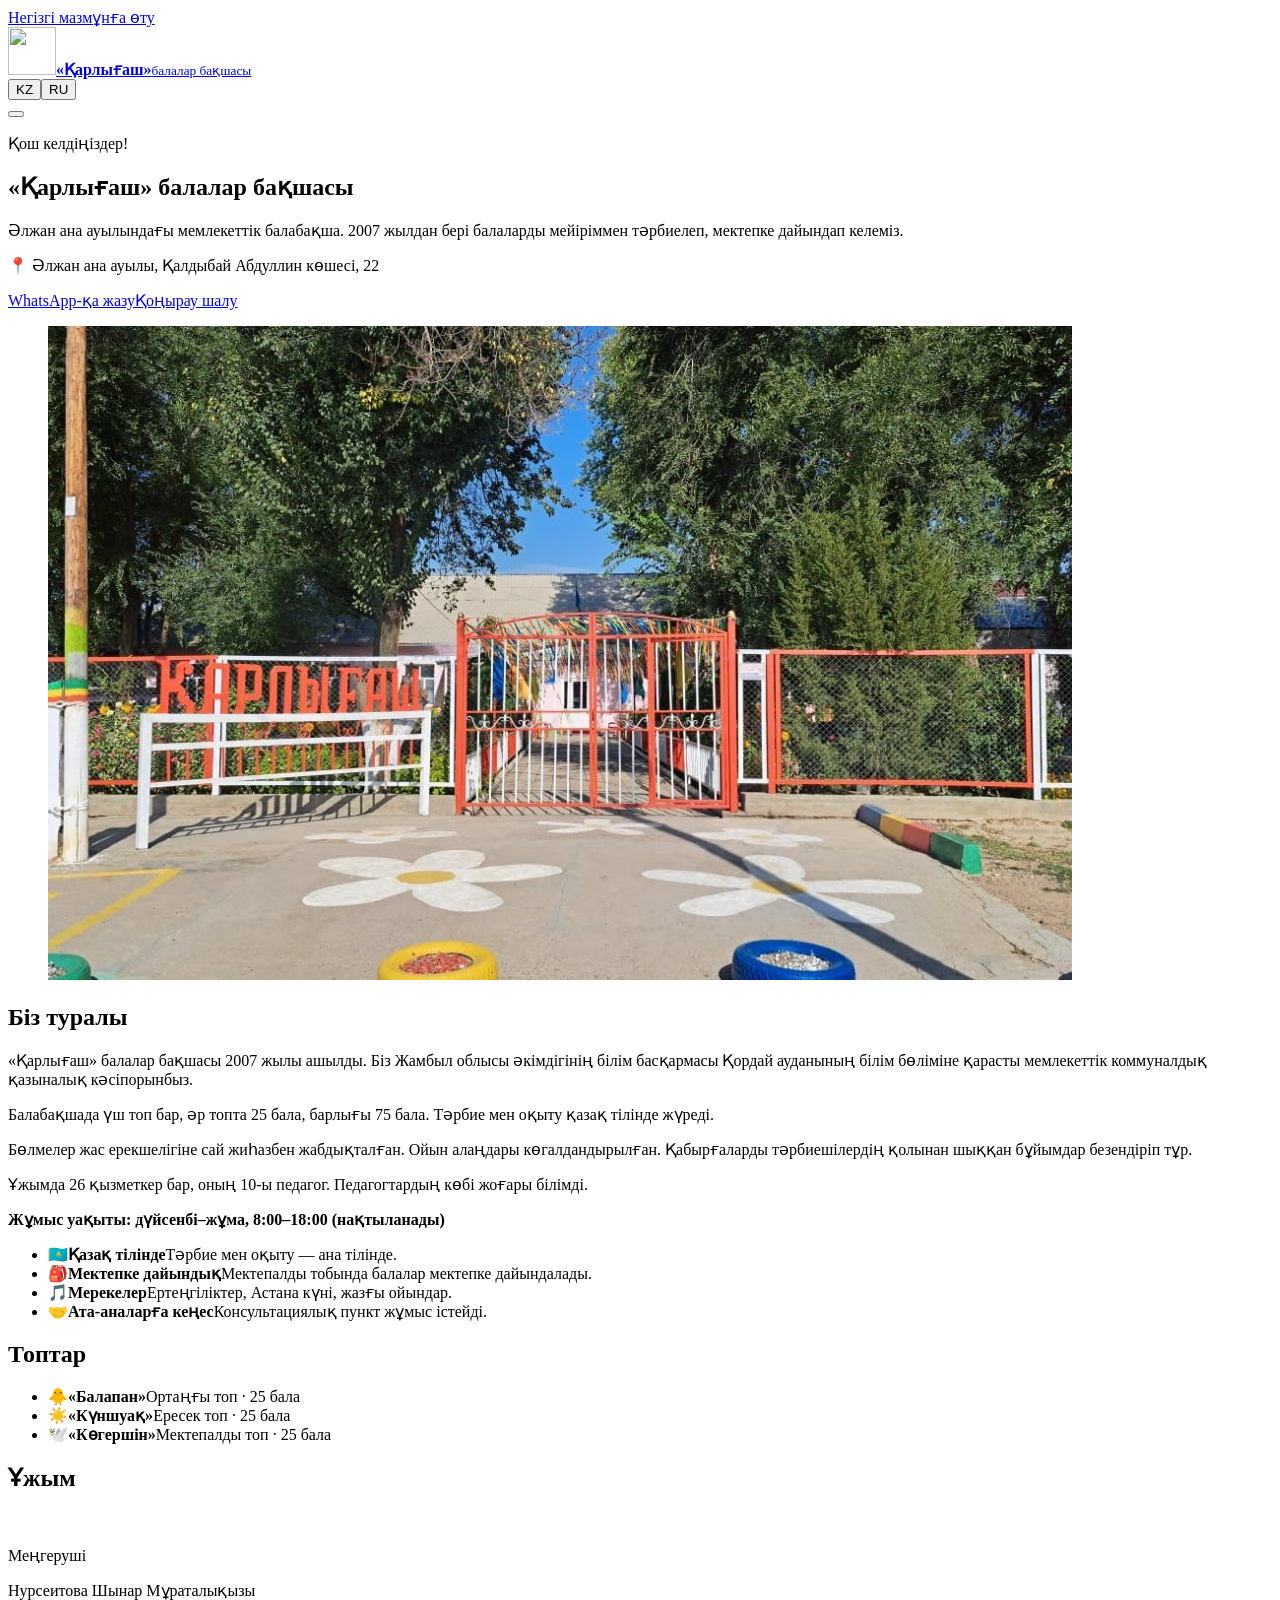
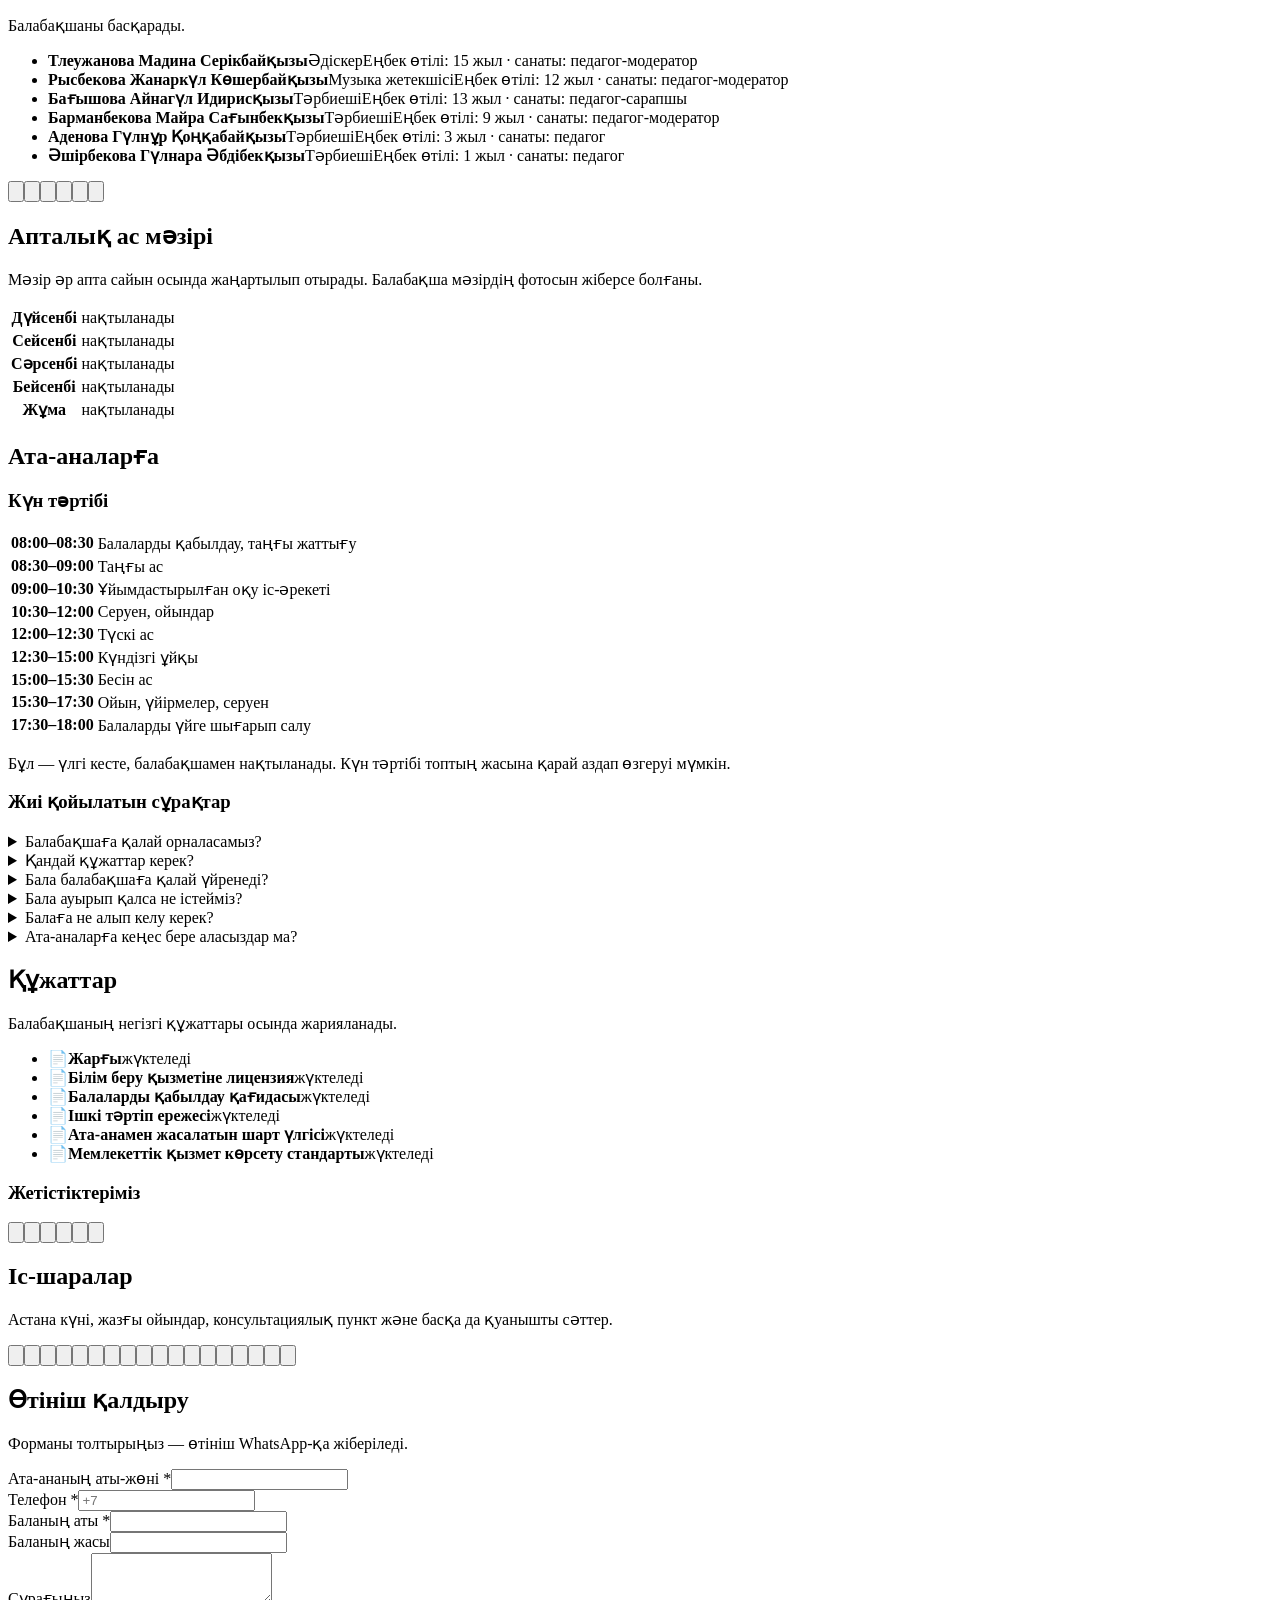
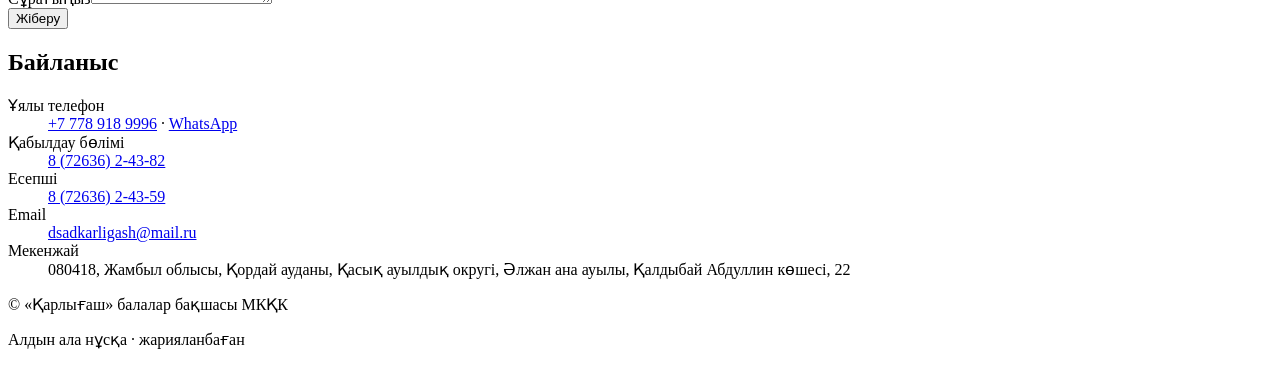
==== index.html @ 1efad69d "Hero: gate photo; old kept as hero-group.jpg" ====
<!DOCTYPE html>
<html lang="kk">
<head>
<meta charset="UTF-8" />
<meta name="viewport" content="width=device-width, initial-scale=1" />
<meta name="robots" content="noindex, nofollow" />
<meta name="description" content="«Қарлығаш» балалар бақшасы — Әлжан ана ауылы, Қордай ауданы. / Детский сад «Карлыгаш», с. Алжан ана, Кордайский район." />
<title>«Қарлығаш» балалар бақшасы</title>
<link rel="stylesheet" href="css/styles.css?v=6" />
<link rel="icon" type="image/png" href="assets/favicon.png?v=6" />
<link rel="apple-touch-icon" href="assets/apple-touch-icon.png?v=6" />
<meta property="og:title" content="«Қарлығаш» балалар бақшасы" />
<meta property="og:image" content="https://sadiksites.github.io/qarlygash-preview/assets/og.jpg?v=6" />
<meta property="og:type" content="website" />
<script type="application/ld+json">{"@context": "https://schema.org", "@type": "Preschool", "name": "«Қарлығаш» балалар бақшасы", "telephone": "+77789189996", "email": "dsadkarligash@mail.ru", "address": {"@type": "PostalAddress", "streetAddress": "Қалдыбай Абдуллин көшесі, 22", "addressLocality": "Әлжан ана ауылы", "addressRegion": "Жамбыл облысы, Қордай ауданы", "postalCode": "080418", "addressCountry": "KZ"}}</script>
</head>
<body>
<a class="skip-link" href="#main" data-i18n="skip">Негізгі мазмұнға өту</a>
<header class="site-header" id="top">
<div class="rainbow-bar" aria-hidden="true"></div>
<div class="container header-inner">
<a class="logo" href="#top"><img class="logo-img" src="assets/logo.png?v=6" alt="" width="48" height="48" /><span class="logo-text"><strong data-i18n="brand">«Қарлығаш»</strong><small data-i18n="brandSub">балалар бақшасы</small></span></a>
<nav class="nav" id="nav" aria-label="Main"></nav>
<div class="header-actions">
<div class="lang-switch" role="group" aria-label="Language"><button type="button" class="lang-btn is-active" data-lang="kk" aria-pressed="true">KZ</button><button type="button" class="lang-btn" data-lang="ru" aria-pressed="false">RU</button></div>
<button type="button" class="nav-toggle" id="navToggle" aria-expanded="false" aria-controls="nav"><span></span><span></span><span></span></button>
</div></div></header>
<main id="main">
<section class="hero" id="hero"><div class="hero-bg" aria-hidden="true"><span class="dot d1"></span><span class="dot d2"></span><span class="dot d3"></span><span class="dot d4"></span><span class="dot d5"></span><span class="dot d6"></span></div>
<div class="container hero-inner">
<p class="eyebrow" data-i18n="heroEyebrow">Қош келдіңіздер!</p>
<h1 data-i18n="heroTitle">«Қарлығаш» балалар бақшасы</h1>
<p class="lead" data-i18n="heroLead">Әлжан ана ауылындағы мемлекеттік балабақша. 2007 жылдан бері балаларды мейіріммен тәрбиелеп, мектепке дайындап келеміз.</p>
<p class="hero-location" data-i18n="heroLocation">📍 Әлжан ана ауылы, Қалдыбай Абдуллин көшесі, 22</p>
<div class="hero-cta"><a class="btn btn-primary" href="https://wa.me/77789189996?text=%D0%A1%D3%99%D0%BB%D0%B5%D0%BC%D0%B5%D1%82%D1%81%D1%96%D0%B7%20%D0%B1%D0%B5%21%20%D0%91%D0%B0%D0%BB%D0%B0%D0%B1%D0%B0%D2%9B%D1%88%D0%B0%20%D0%B1%D0%BE%D0%B9%D1%8B%D0%BD%D1%88%D0%B0" target="_blank" rel="noopener" data-i18n="ctaWa">WhatsApp-қа жазу</a><a class="btn btn-ghost" href="tel:+77789189996" data-i18n="ctaCall">Қоңырау шалу</a></div>
<figure class="hero-photo"><img src="assets/gate.jpg" alt="" data-i18n-alt="heroAlt" width="1024" height="654" fetchpriority="high" /></figure>
</div></section>

<section class="section" id="about"><div class="container narrow">
<h2 data-i18n="aboutTitle">Біз туралы</h2>
<p data-i18n="aboutP1">«Қарлығаш» балалар бақшасы 2007 жылы ашылды. Біз Жамбыл облысы әкімдігінің білім басқармасы Қордай ауданының білім бөліміне қарасты мемлекеттік коммуналдық қазыналық кәсіпорынбыз.</p>
<p data-i18n="aboutP2">Балабақшада үш топ бар, әр топта 25 бала, барлығы 75 бала. Тәрбие мен оқыту қазақ тілінде жүреді.</p>
<p data-i18n="aboutP3">Бөлмелер жас ерекшелігіне сай жиһазбен жабдықталған. Ойын алаңдары көгалдандырылған. Қабырғаларды тәрбиешілердің қолынан шыққан бұйымдар безендіріп тұр.</p>
<p data-i18n="aboutP4">Ұжымда 26 қызметкер бар, оның 10-ы педагог. Педагогтардың көбі жоғары білімді.</p>
<p class="hours-line"><strong data-i18n="hoursLine">Жұмыс уақыты: дүйсенбі–жұма, 8:00–18:00 (нақтыланады)</strong></p>
<ul class="soft-cards soft-cards-wide" role="list">
<li><span class="icon">🇰🇿</span><strong data-i18n="f1t">Қазақ тілінде</strong><span data-i18n="f1">Тәрбие мен оқыту — ана тілінде.</span></li>
<li><span class="icon">🎒</span><strong data-i18n="f2t">Мектепке дайындық</strong><span data-i18n="f2">Мектепалды тобында балалар мектепке дайындалады.</span></li>
<li><span class="icon">🎵</span><strong data-i18n="f3t">Мерекелер</strong><span data-i18n="f3">Ертеңгіліктер, Астана күні, жазғы ойындар.</span></li>
<li><span class="icon">🤝</span><strong data-i18n="f4t">Ата-аналарға кеңес</strong><span data-i18n="f4">Консультациялық пункт жұмыс істейді.</span></li>
</ul></div></section>

<section class="section section-alt" id="groups"><div class="container narrow">
<h2 data-i18n="groupsTitle">Топтар</h2>
<ul class="soft-cards" role="list">
<li><span class="icon">🐥</span><strong data-i18n="g1t">«Балапан»</strong><span data-i18n="g1">Ортаңғы топ · 25 бала</span></li>
<li><span class="icon">☀️</span><strong data-i18n="g2t">«Күншуақ»</strong><span data-i18n="g2">Ересек топ · 25 бала</span></li>
<li><span class="icon">🕊️</span><strong data-i18n="g3t">«Көгершін»</strong><span data-i18n="g3">Мектепалды топ · 25 бала</span></li>
</ul></div></section>

<section class="section" id="team"><div class="container narrow">
<h2 data-i18n="teamTitle">Ұжым</h2>
<div class="head-card"><img src="assets/team/head.jpg?v=6" alt="" data-i18n-alt="headAlt" loading="lazy"><div><p class="eyebrow" data-i18n="headRole">Меңгеруші</p><p class="head-name" data-i18n="headName">Нурсеитова Шынар Мұраталықызы</p><p data-i18n="headNote">Балабақшаны басқарады.</p></div></div>
<ul class="soft-cards team-list" role="list"><li><img class="tm-photo" src="assets/team/metodist.jpg?v=6" alt="" loading="lazy"><strong data-i18n="tm0n">Тлеужанова Мадина Серікбайқызы</strong><span data-i18n="tm0r">Әдіскер</span><span data-i18n="tm0e">Еңбек өтілі: 15 жыл · санаты: педагог-модератор</span></li><li><strong data-i18n="tm1n">Рысбекова Жанаркүл Көшербайқызы</strong><span data-i18n="tm1r">Музыка жетекшісі</span><span data-i18n="tm1e">Еңбек өтілі: 12 жыл · санаты: педагог-модератор</span></li><li><strong data-i18n="tm2n">Бағышова Айнагүл Идирисқызы</strong><span data-i18n="tm2r">Тәрбиеші</span><span data-i18n="tm2e">Еңбек өтілі: 13 жыл · санаты: педагог-сарапшы</span></li><li><strong data-i18n="tm3n">Барманбекова Майра Сағынбекқызы</strong><span data-i18n="tm3r">Тәрбиеші</span><span data-i18n="tm3e">Еңбек өтілі: 9 жыл · санаты: педагог-модератор</span></li><li><strong data-i18n="tm4n">Аденова Гүлнұр Қоңқабайқызы</strong><span data-i18n="tm4r">Тәрбиеші</span><span data-i18n="tm4e">Еңбек өтілі: 3 жыл · санаты: педагог</span></li><li><strong data-i18n="tm5n">Әшірбекова Гүлнара Әбдібекқызы</strong><span data-i18n="tm5r">Тәрбиеші</span><span data-i18n="tm5e">Еңбек өтілі: 1 жыл · санаты: педагог</span></li></ul>
<div class="gallery" data-gallery="team"><button type="button" class="gallery-item portrait" data-full="assets/team/t1.jpg"><img src="assets/team/t1.jpg" loading="lazy" alt="" data-i18n-alt="teamAlt"></button><button type="button" class="gallery-item portrait" data-full="assets/team/t2.jpg"><img src="assets/team/t2.jpg" loading="lazy" alt="" data-i18n-alt="teamAlt"></button><button type="button" class="gallery-item portrait" data-full="assets/team/t3.jpg"><img src="assets/team/t3.jpg" loading="lazy" alt="" data-i18n-alt="teamAlt"></button><button type="button" class="gallery-item portrait" data-full="assets/team/t4.jpg"><img src="assets/team/t4.jpg" loading="lazy" alt="" data-i18n-alt="teamAlt"></button><button type="button" class="gallery-item portrait" data-full="assets/team/t5.jpg"><img src="assets/team/t5.jpg" loading="lazy" alt="" data-i18n-alt="teamAlt"></button><button type="button" class="gallery-item portrait" data-full="assets/team/t6.jpg"><img src="assets/team/t6.jpg" loading="lazy" alt="" data-i18n-alt="teamAlt"></button></div>
</div></section>

<section class="section section-alt" id="menu"><div class="container narrow">
<h2 data-i18n="menuTitle">Апталық ас мәзірі</h2>
<p class="note" data-i18n="menuNote">Мәзір әр апта сайын осында жаңартылып отырады. Балабақша мәзірдің фотосын жіберсе болғаны.</p>
<table class="info-table"><tbody><tr><th data-i18n="d0">Дүйсенбі</th><td class="placeholder" data-i18n="d0m">нақтыланады</td></tr><tr><th data-i18n="d1">Сейсенбі</th><td class="placeholder" data-i18n="d1m">нақтыланады</td></tr><tr><th data-i18n="d2">Сәрсенбі</th><td class="placeholder" data-i18n="d2m">нақтыланады</td></tr><tr><th data-i18n="d3">Бейсенбі</th><td class="placeholder" data-i18n="d3m">нақтыланады</td></tr><tr><th data-i18n="d4">Жұма</th><td class="placeholder" data-i18n="d4m">нақтыланады</td></tr></tbody></table>
</div></section>

<section class="section" id="parents"><div class="container narrow">
<h2 data-i18n="parentsTitle">Ата-аналарға</h2>
<h3 data-i18n="schedTitle">Күн тәртібі</h3>
<table class="info-table"><tbody><tr><th>08:00–08:30</th><td data-i18n="s0">Балаларды қабылдау, таңғы жаттығу</td></tr><tr><th>08:30–09:00</th><td data-i18n="s1">Таңғы ас</td></tr><tr><th>09:00–10:30</th><td data-i18n="s2">Ұйымдастырылған оқу іс-әрекеті</td></tr><tr><th>10:30–12:00</th><td data-i18n="s3">Серуен, ойындар</td></tr><tr><th>12:00–12:30</th><td data-i18n="s4">Түскі ас</td></tr><tr><th>12:30–15:00</th><td data-i18n="s5">Күндізгі ұйқы</td></tr><tr><th>15:00–15:30</th><td data-i18n="s6">Бесін ас</td></tr><tr><th>15:30–17:30</th><td data-i18n="s7">Ойын, үйірмелер, серуен</td></tr><tr><th>17:30–18:00</th><td data-i18n="s8">Балаларды үйге шығарып салу</td></tr></tbody></table>
<p class="note" data-i18n="schedNote">Бұл — үлгі кесте, балабақшамен нақтыланады. Күн тәртібі топтың жасына қарай аздап өзгеруі мүмкін.</p>
<h3 data-i18n="faqTitle">Жиі қойылатын сұрақтар</h3>
<details class="faq"><summary data-i18n="fq0">Балабақшаға қалай орналасамыз?</summary><p data-i18n="fa0">Кезекке egov.kz порталы арқылы тұрасыз. Жолдама келгенде құжаттарды алып, балабақшаға келесіз. Сұрақ болса, бізге қоңырау шалыңыз.</p></details><details class="faq"><summary data-i18n="fq1">Қандай құжаттар керек?</summary><p data-i18n="fa1">Жолдама, баланың туу туралы куәлігі, денсаулық паспорты (026/у-2000 нысаны), ата-ананың жеке куәлігі. Толық тізімді балабақшадан нақтылаңыз.</p></details><details class="faq"><summary data-i18n="fq2">Бала балабақшаға қалай үйренеді?</summary><p data-i18n="fa2">Алғашқы күндері баланы ертерек алып кетіңіз. Үйдегі күн тәртібін балабақшаға жақындатыңыз. Балаңызға «мен сені міндетті түрде алып кетемін» деп айтыңыз.</p></details><details class="faq"><summary data-i18n="fq3">Бала ауырып қалса не істейміз?</summary><p data-i18n="fa3">Балабақшаға тек дені сау баланы әкеліңіз. Бала ауырса, тәрбиешіге хабарлаңыз. Ауырып жазылған соң дәрігердің анықтамасын әкелесіз.</p></details><details class="faq"><summary data-i18n="fq4">Балаға не алып келу керек?</summary><p data-i18n="fa4">Ауыстыратын киім, ауыстыратын аяқ киім, жеке орамал мен тарақ. Барлық затқа баланың атын жазып қойыңыз.</p></details><details class="faq"><summary data-i18n="fq5">Ата-аналарға кеңес бере аласыздар ма?</summary><p data-i18n="fa5">Иә. Балабақшада ата-аналарға арналған консультациялық пункт жұмыс істейді. Балабақшаға бармайтын балалардың ата-аналары да келе алады.</p></details>
</div></section>

<section class="section section-alt" id="docs"><div class="container narrow">
<h2 data-i18n="docsTitle">Құжаттар</h2>
<p class="note" data-i18n="docsNote">Балабақшаның негізгі құжаттары осында жарияланады.</p>
<ul class="doc-list" role="list"><li><span class="doc-ico" aria-hidden="true">📄</span><strong data-i18n="doc0">Жарғы</strong><span class="placeholder" data-i18n="docs0">жүктеледі</span></li><li><span class="doc-ico" aria-hidden="true">📄</span><strong data-i18n="doc1">Білім беру қызметіне лицензия</strong><span class="placeholder" data-i18n="docs1">жүктеледі</span></li><li><span class="doc-ico" aria-hidden="true">📄</span><strong data-i18n="doc2">Балаларды қабылдау қағидасы</strong><span class="placeholder" data-i18n="docs2">жүктеледі</span></li><li><span class="doc-ico" aria-hidden="true">📄</span><strong data-i18n="doc3">Ішкі тәртіп ережесі</strong><span class="placeholder" data-i18n="docs3">жүктеледі</span></li><li><span class="doc-ico" aria-hidden="true">📄</span><strong data-i18n="doc4">Ата-анамен жасалатын шарт үлгісі</strong><span class="placeholder" data-i18n="docs4">жүктеледі</span></li><li><span class="doc-ico" aria-hidden="true">📄</span><strong data-i18n="doc5">Мемлекеттік қызмет көрсету стандарты</strong><span class="placeholder" data-i18n="docs5">жүктеледі</span></li></ul>
<h3 data-i18n="awardsTitle">Жетістіктеріміз</h3>
<div class="gallery" data-gallery="awards"><button type="button" class="gallery-item portrait" data-full="assets/awards/a1.png"><img src="assets/awards/a1.png" loading="lazy" alt="" data-i18n-alt="awardAlt"></button><button type="button" class="gallery-item portrait" data-full="assets/awards/a2.png"><img src="assets/awards/a2.png" loading="lazy" alt="" data-i18n-alt="awardAlt"></button><button type="button" class="gallery-item portrait" data-full="assets/awards/a3.png"><img src="assets/awards/a3.png" loading="lazy" alt="" data-i18n-alt="awardAlt"></button><button type="button" class="gallery-item portrait" data-full="assets/awards/a4.png"><img src="assets/awards/a4.png" loading="lazy" alt="" data-i18n-alt="awardAlt"></button><button type="button" class="gallery-item portrait" data-full="assets/awards/a5.png"><img src="assets/awards/a5.png" loading="lazy" alt="" data-i18n-alt="awardAlt"></button><button type="button" class="gallery-item portrait" data-full="assets/awards/a6.png"><img src="assets/awards/a6.png" loading="lazy" alt="" data-i18n-alt="awardAlt"></button></div>
</div></section>

<section class="section" id="events"><div class="container">
<h2 data-i18n="eventsTitle">Іс-шаралар</h2>
<p class="note" data-i18n="eventsNote">Астана күні, жазғы ойындар, консультациялық пункт және басқа да қуанышты сәттер.</p>
<div class="gallery gallery-dense" data-gallery="events"><button type="button" class="gallery-item" data-full="assets/events/01.jpg"><img src="assets/events/01.jpg" loading="lazy" alt=""></button><button type="button" class="gallery-item" data-full="assets/events/02.jpg"><img src="assets/events/02.jpg" loading="lazy" alt=""></button><button type="button" class="gallery-item" data-full="assets/events/03.jpg"><img src="assets/events/03.jpg" loading="lazy" alt=""></button><button type="button" class="gallery-item" data-full="assets/events/04.jpg"><img src="assets/events/04.jpg" loading="lazy" alt=""></button><button type="button" class="gallery-item" data-full="assets/events/05.jpg"><img src="assets/events/05.jpg" loading="lazy" alt=""></button><button type="button" class="gallery-item" data-full="assets/events/06.jpg"><img src="assets/events/06.jpg" loading="lazy" alt=""></button><button type="button" class="gallery-item portrait" data-full="assets/events/07.jpg"><img src="assets/events/07.jpg" loading="lazy" alt=""></button><button type="button" class="gallery-item portrait" data-full="assets/events/08.jpg"><img src="assets/events/08.jpg" loading="lazy" alt=""></button><button type="button" class="gallery-item portrait" data-full="assets/events/09.jpg"><img src="assets/events/09.jpg" loading="lazy" alt=""></button><button type="button" class="gallery-item" data-full="assets/events/10.jpg"><img src="assets/events/10.jpg" loading="lazy" alt=""></button><button type="button" class="gallery-item" data-full="assets/events/11.jpg"><img src="assets/events/11.jpg" loading="lazy" alt=""></button><button type="button" class="gallery-item" data-full="assets/events/12.jpg"><img src="assets/events/12.jpg" loading="lazy" alt=""></button><button type="button" class="gallery-item" data-full="assets/events/13.jpg"><img src="assets/events/13.jpg" loading="lazy" alt=""></button><button type="button" class="gallery-item" data-full="assets/events/14.jpg"><img src="assets/events/14.jpg" loading="lazy" alt=""></button><button type="button" class="gallery-item" data-full="assets/events/15.jpg"><img src="assets/events/15.jpg" loading="lazy" alt=""></button><button type="button" class="gallery-item portrait" data-full="assets/events/16.jpg"><img src="assets/events/16.jpg" loading="lazy" alt=""></button><button type="button" class="gallery-item" data-full="assets/events/17.jpg"><img src="assets/events/17.jpg" loading="lazy" alt=""></button><button type="button" class="gallery-item" data-full="assets/events/18.jpg"><img src="assets/events/18.jpg" loading="lazy" alt=""></button></div>
</div></section>

<section class="section section-apply" id="apply"><div class="container narrow">
<div class="section-head"><h2 data-i18n="applyTitle">Өтініш қалдыру</h2><p data-i18n="applyLead">Форманы толтырыңыз — өтініш WhatsApp-қа жіберіледі.</p></div>
<div class="apply-card"><form id="applyForm" class="apply-form" novalidate>
<div class="form-row"><label for="parentName"><span data-i18n="labelParent">Ата-ананың аты-жөні</span> *</label><input type="text" id="parentName" name="parentName" required autocomplete="name" /></div>
<div class="form-row"><label for="phone"><span data-i18n="labelPhoneForm">Телефон</span> *</label><input type="tel" id="phone" name="phone" required placeholder="+7" /></div>
<div class="form-row"><label for="childName"><span data-i18n="labelChild">Баланың аты</span> *</label><input type="text" id="childName" name="childName" required /></div>
<div class="form-row"><label for="childAge" data-i18n="labelAge">Баланың жасы</label><input type="text" id="childAge" name="childAge" /></div>
<div class="form-row"><label for="comment" data-i18n="labelComment">Сұрағыңыз</label><textarea id="comment" name="comment" rows="3"></textarea></div>
<button type="submit" class="btn btn-primary btn-block" data-i18n="applySubmit">Жіберу</button>
<p class="form-msg" id="applyMsg" hidden role="status"></p>
</form></div></div></section>

<section class="section section-contacts" id="contacts"><div class="container narrow">
<h2 data-i18n="contactsTitle">Байланыс</h2>
<dl class="contacts-list">
<div><dt data-i18n="labelPhone">Ұялы телефон</dt><dd><a href="tel:+77789189996">+7 778 918 9996</a> · <a href="https://wa.me/77789189996?text=%D0%A1%D3%99%D0%BB%D0%B5%D0%BC%D0%B5%D1%82%D1%81%D1%96%D0%B7%20%D0%B1%D0%B5%21%20%D0%91%D0%B0%D0%BB%D0%B0%D0%B1%D0%B0%D2%9B%D1%88%D0%B0%20%D0%B1%D0%BE%D0%B9%D1%8B%D0%BD%D1%88%D0%B0" target="_blank" rel="noopener">WhatsApp</a></dd></div>
<div><dt data-i18n="labelRecept">Қабылдау бөлімі</dt><dd><a href="tel:+77263624382">8 (72636) 2-43-82</a></dd></div>
<div><dt data-i18n="labelAcc">Есепші</dt><dd><a href="tel:+77263624359">8 (72636) 2-43-59</a></dd></div>
<div><dt>Email</dt><dd><a href="mailto:dsadkarligash@mail.ru">dsadkarligash@mail.ru</a></dd></div>
<div><dt data-i18n="labelAddress">Мекенжай</dt><dd data-i18n="address">080418, Жамбыл облысы, Қордай ауданы, Қасық ауылдық округі, Әлжан ана ауылы, Қалдыбай Абдуллин көшесі, 22</dd></div>
</dl></div></section>
</main>
<footer class="site-footer"><div class="rainbow-bar" aria-hidden="true"></div><div class="container footer-inner">
<p>© <span id="year"></span> <span data-i18n="brandFull">«Қарлығаш» балалар бақшасы МКҚК</span></p>
<p class="muted" data-i18n="footerDraft">Алдын ала нұсқа · жарияланбаған</p></div></footer>
<div class="lightbox" id="lightbox" hidden role="dialog" aria-modal="true"><button type="button" class="lightbox-close" id="lightboxClose">×</button><p class="lightbox-count" id="lightboxCount">1/1</p><button type="button" class="lightbox-nav prev" id="lightboxPrev">‹</button><div class="lightbox-viewport" id="lightboxViewport"><div class="lightbox-track" id="lightboxTrack"><div class="lightbox-slide"><img alt="" draggable="false" /></div><div class="lightbox-slide"><img alt="" draggable="false" /></div><div class="lightbox-slide"><img alt="" draggable="false" /></div></div></div><button type="button" class="lightbox-nav next" id="lightboxNext">›</button></div>
<script src="js/i18n.js?v=6"></script>
<script src="js/nav.js?v=6"></script>
<script src="js/main.js?v=6"></script>
</body></html>
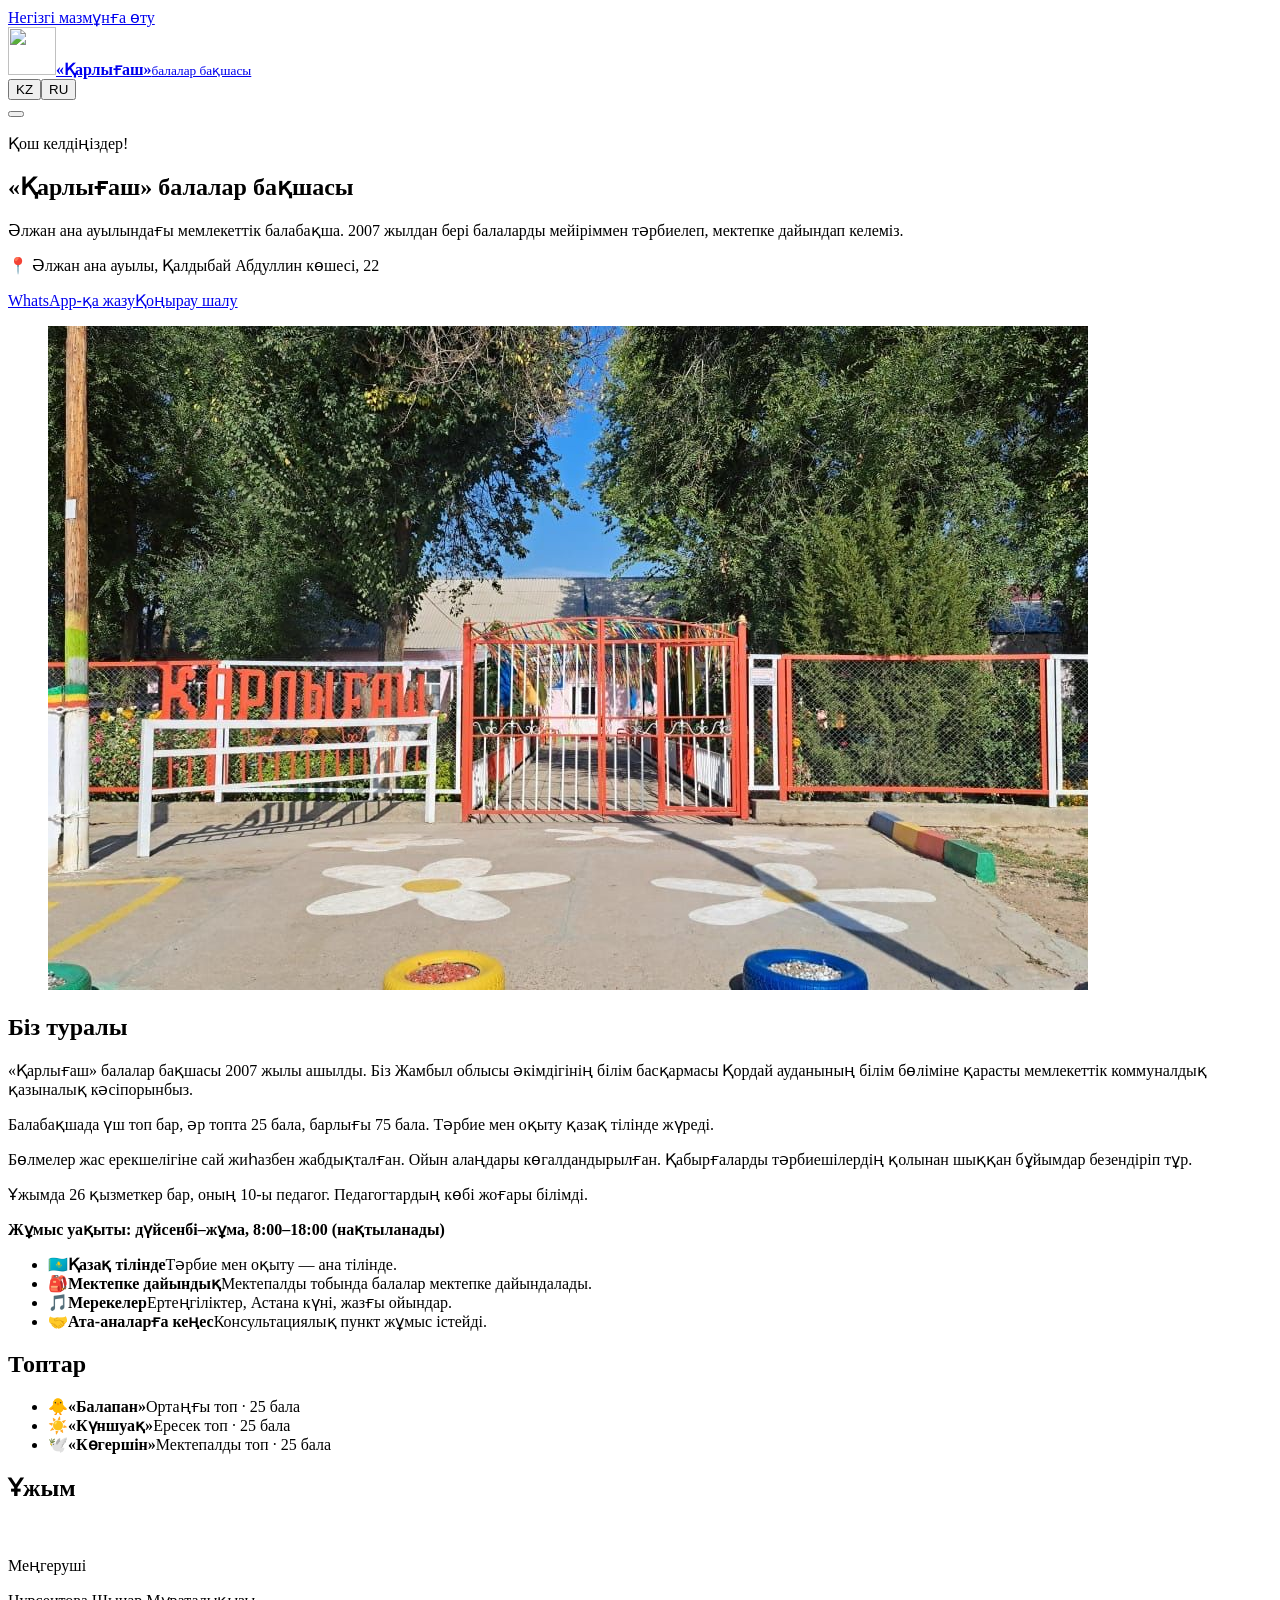
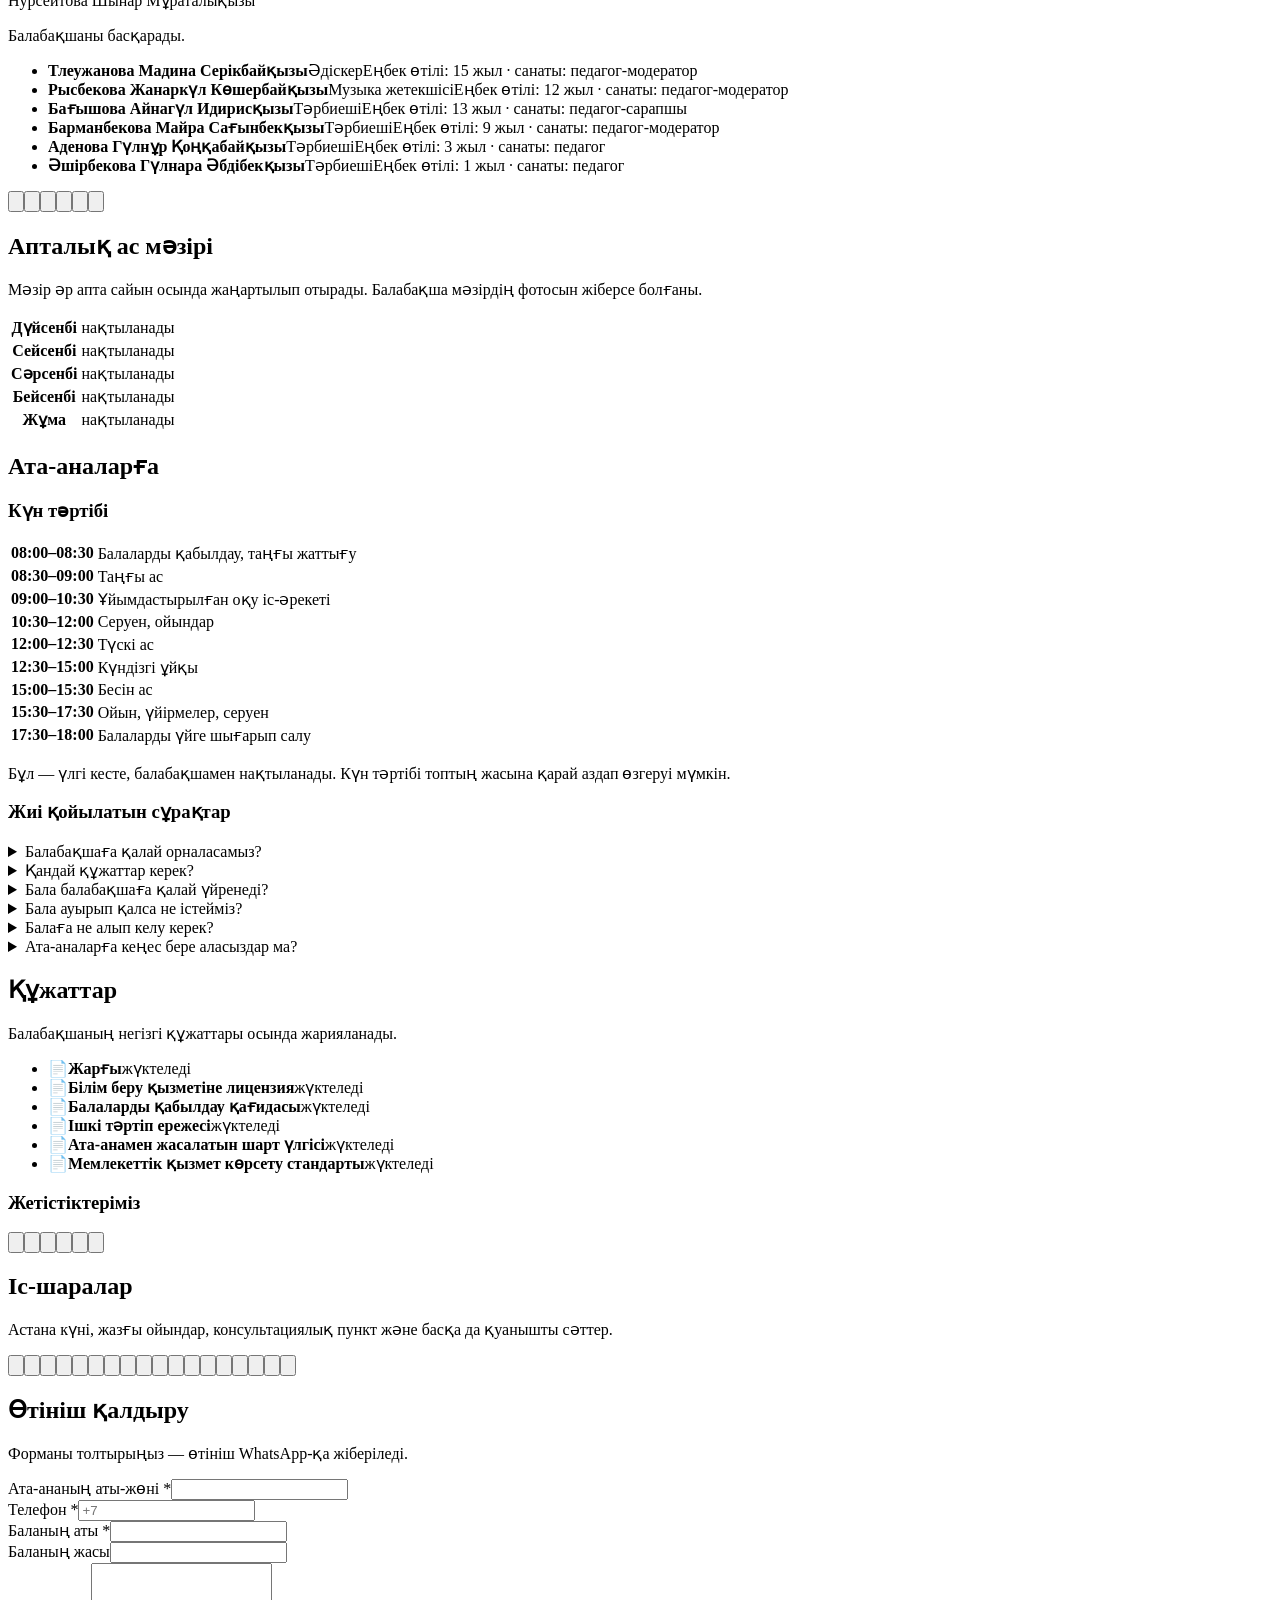
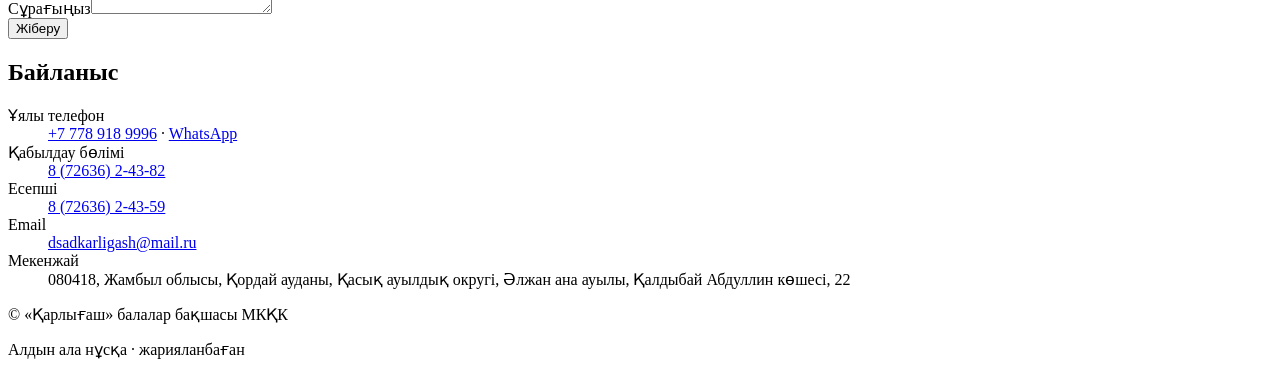
==== commit aff94df4: "Hero size attrs" ====
--- a/index.html
+++ b/index.html
@@ -33,7 +33,7 @@
 <p class="lead" data-i18n="heroLead">Әлжан ана ауылындағы мемлекеттік балабақша. 2007 жылдан бері балаларды мейіріммен тәрбиелеп, мектепке дайындап келеміз.</p>
 <p class="hero-location" data-i18n="heroLocation">📍 Әлжан ана ауылы, Қалдыбай Абдуллин көшесі, 22</p>
 <div class="hero-cta"><a class="btn btn-primary" href="https://wa.me/77789189996?text=%D0%A1%D3%99%D0%BB%D0%B5%D0%BC%D0%B5%D1%82%D1%81%D1%96%D0%B7%20%D0%B1%D0%B5%21%20%D0%91%D0%B0%D0%BB%D0%B0%D0%B1%D0%B0%D2%9B%D1%88%D0%B0%20%D0%B1%D0%BE%D0%B9%D1%8B%D0%BD%D1%88%D0%B0" target="_blank" rel="noopener" data-i18n="ctaWa">WhatsApp-қа жазу</a><a class="btn btn-ghost" href="tel:+77789189996" data-i18n="ctaCall">Қоңырау шалу</a></div>
-<figure class="hero-photo"><img src="assets/gate.jpg" alt="" data-i18n-alt="heroAlt" width="1024" height="654" fetchpriority="high" /></figure>
+<figure class="hero-photo"><img src="assets/gate.jpg" alt="" data-i18n-alt="heroAlt" width="1040" height="664" fetchpriority="high" /></figure>
 </div></section>
 
 <section class="section" id="about"><div class="container narrow">
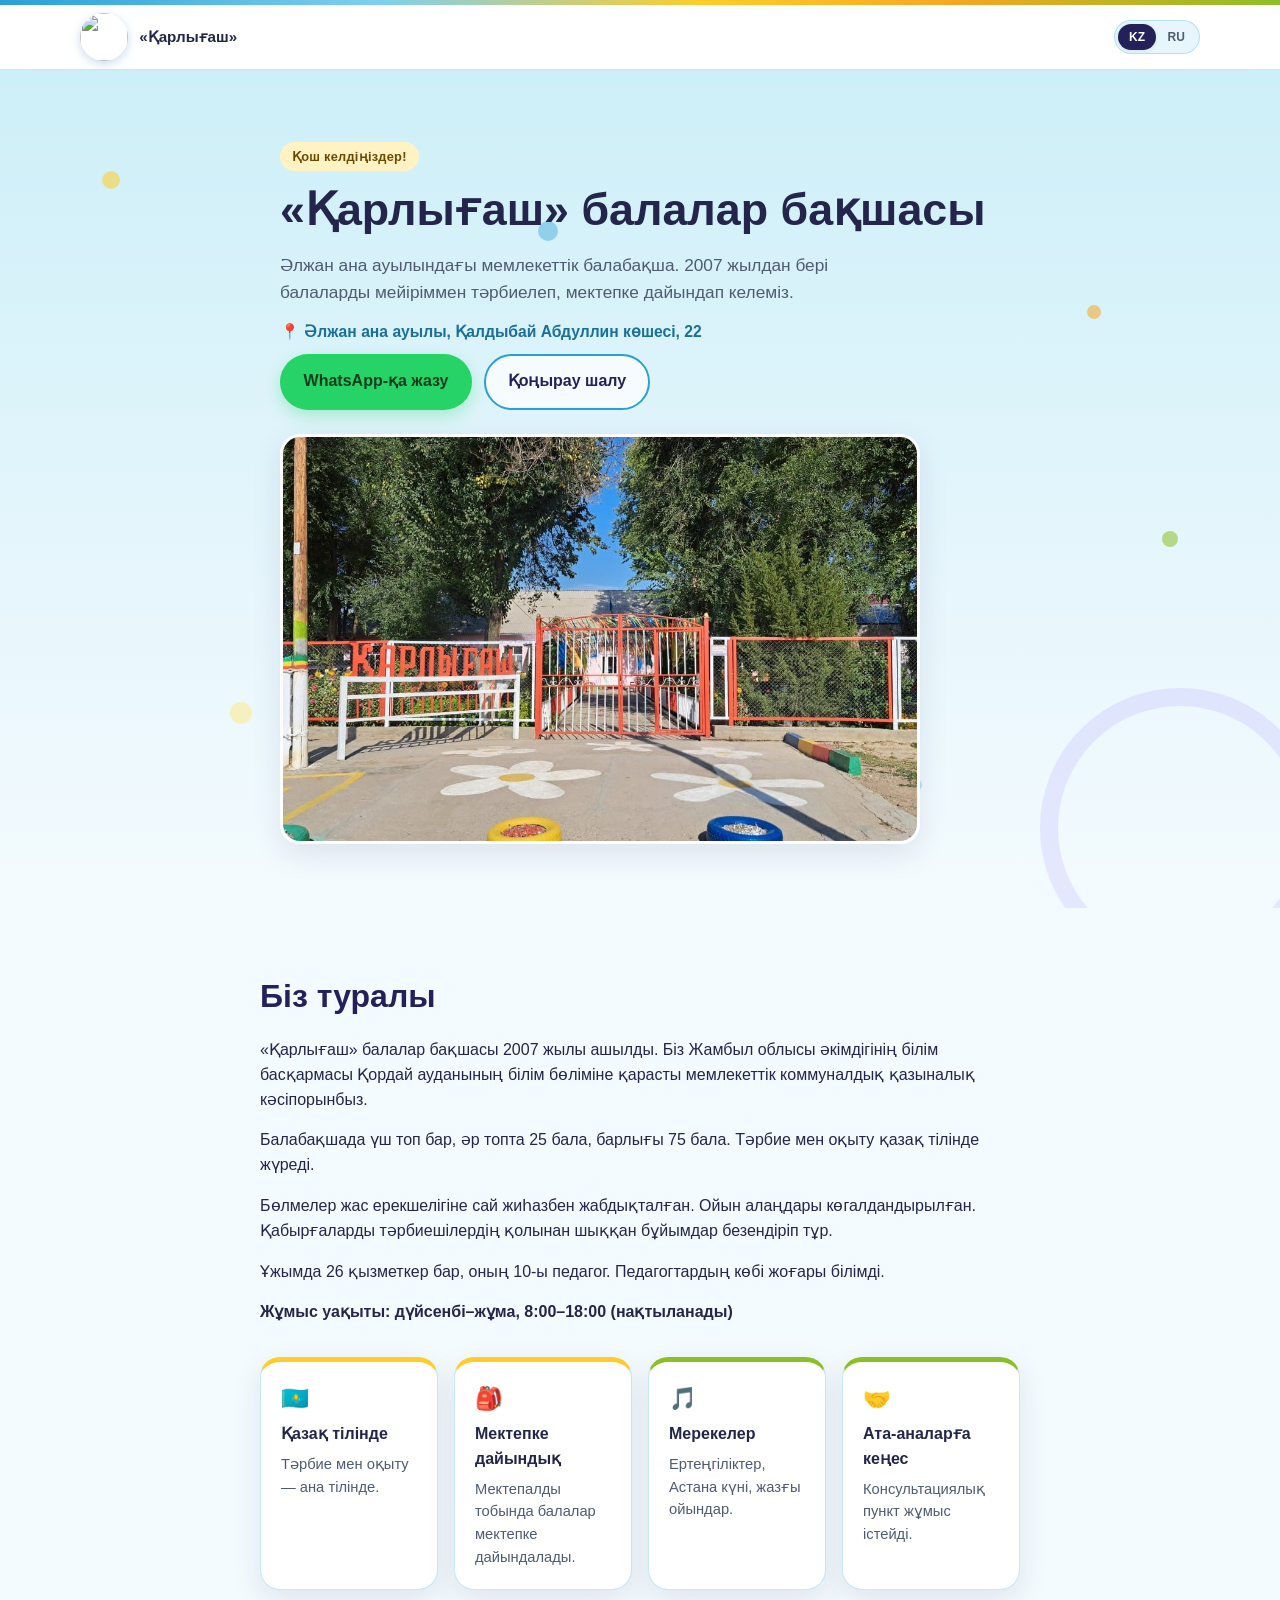
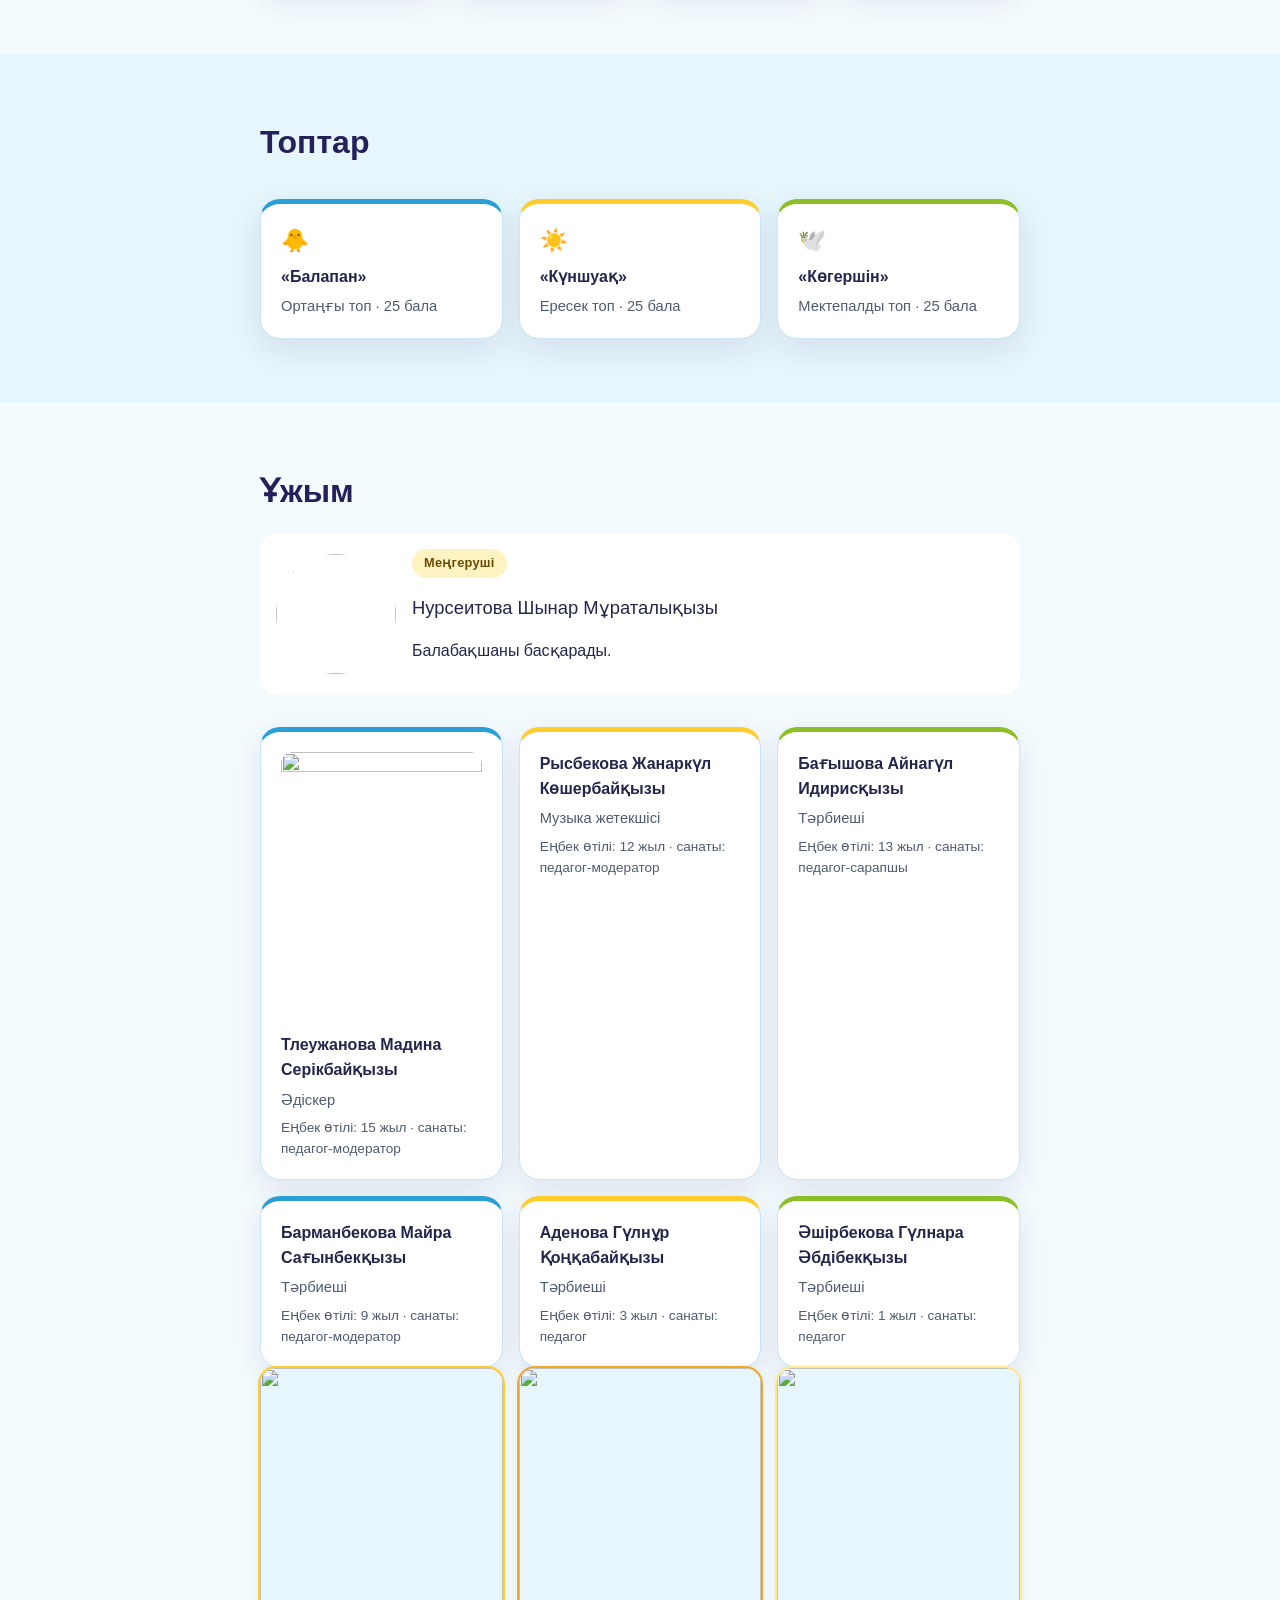
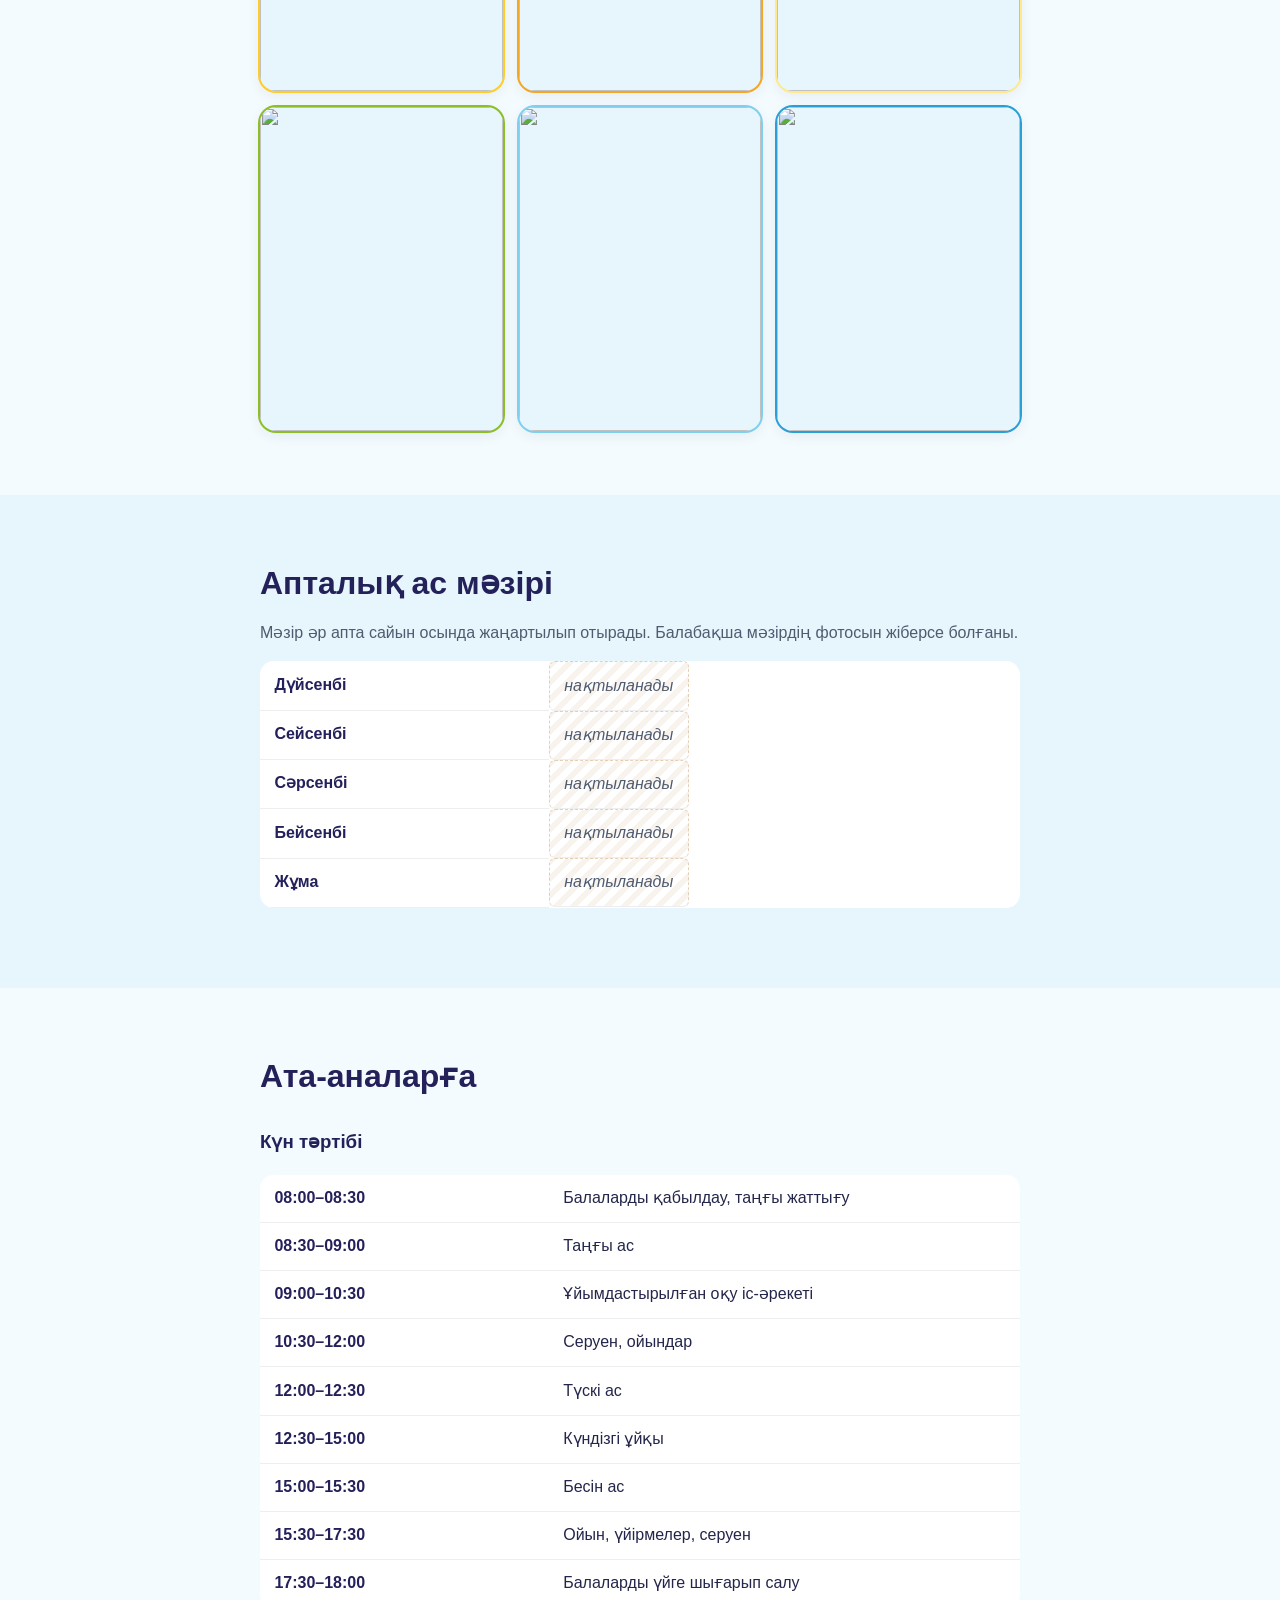
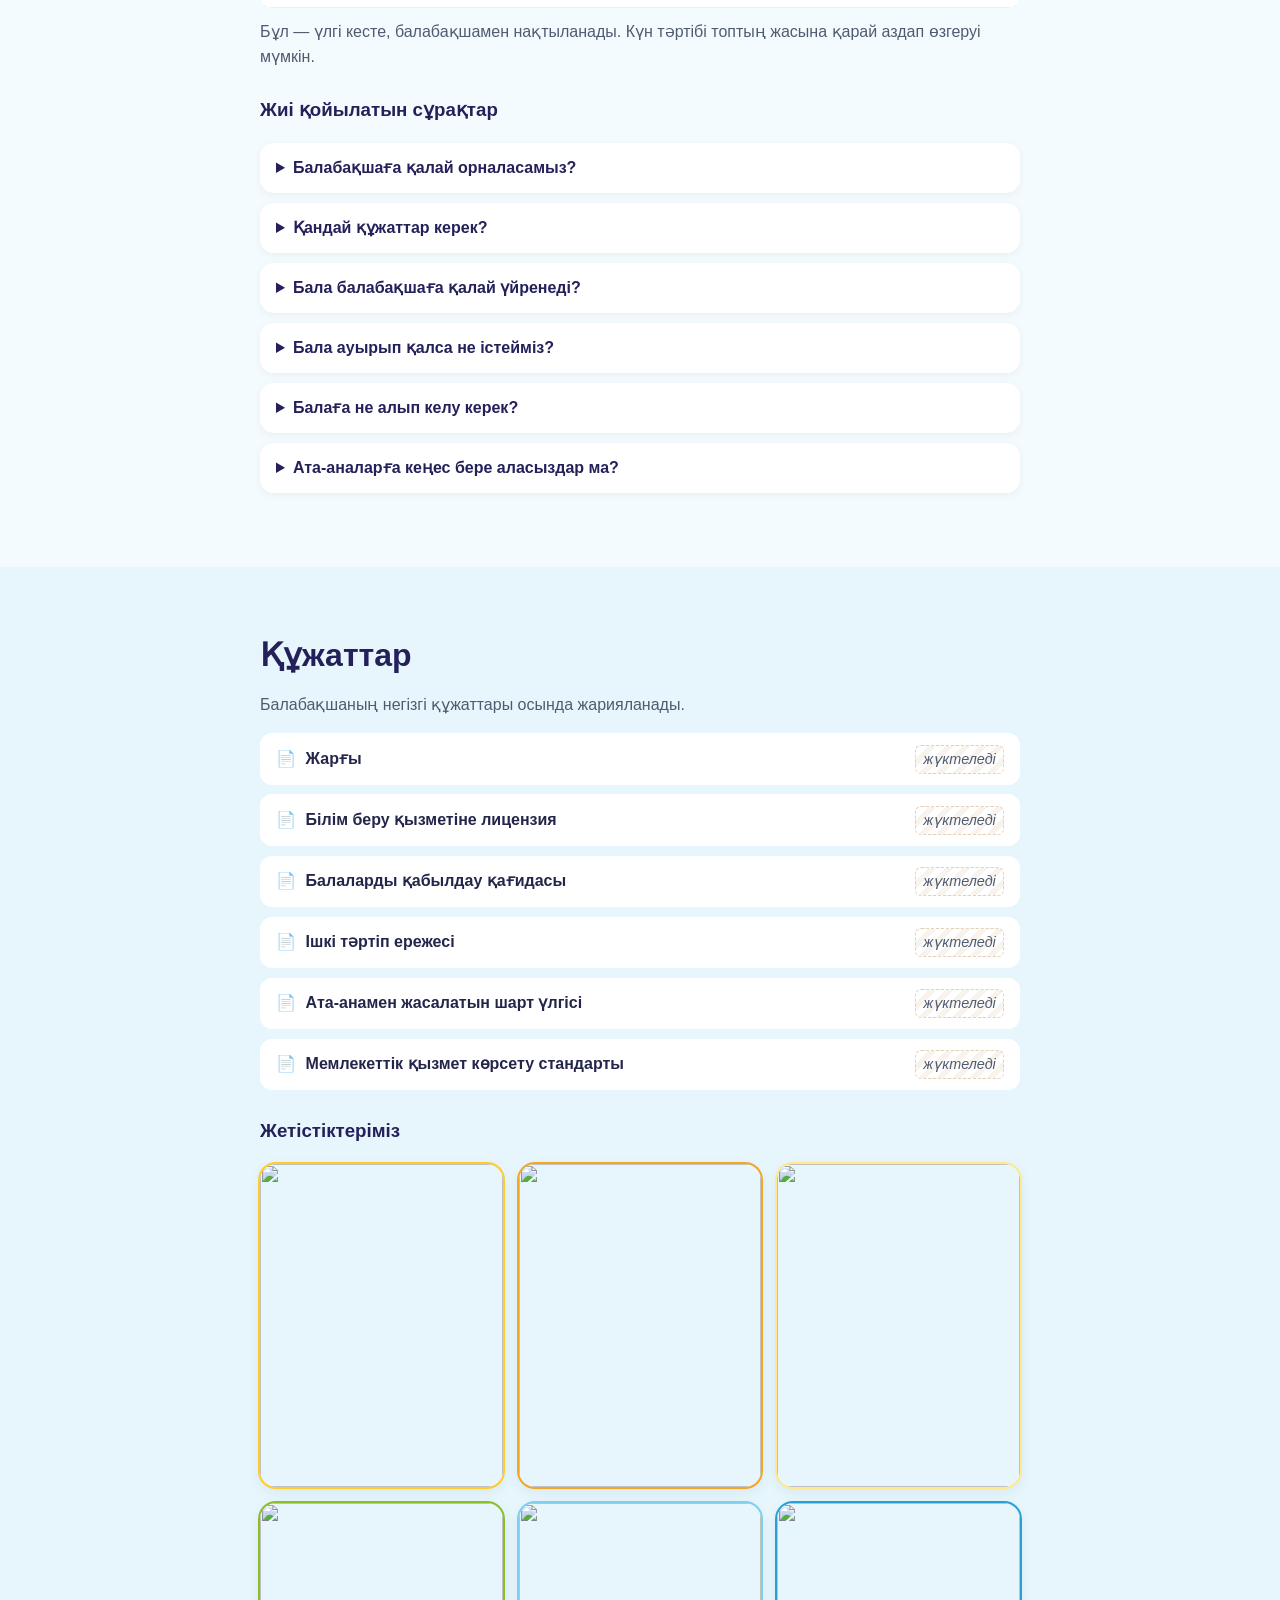
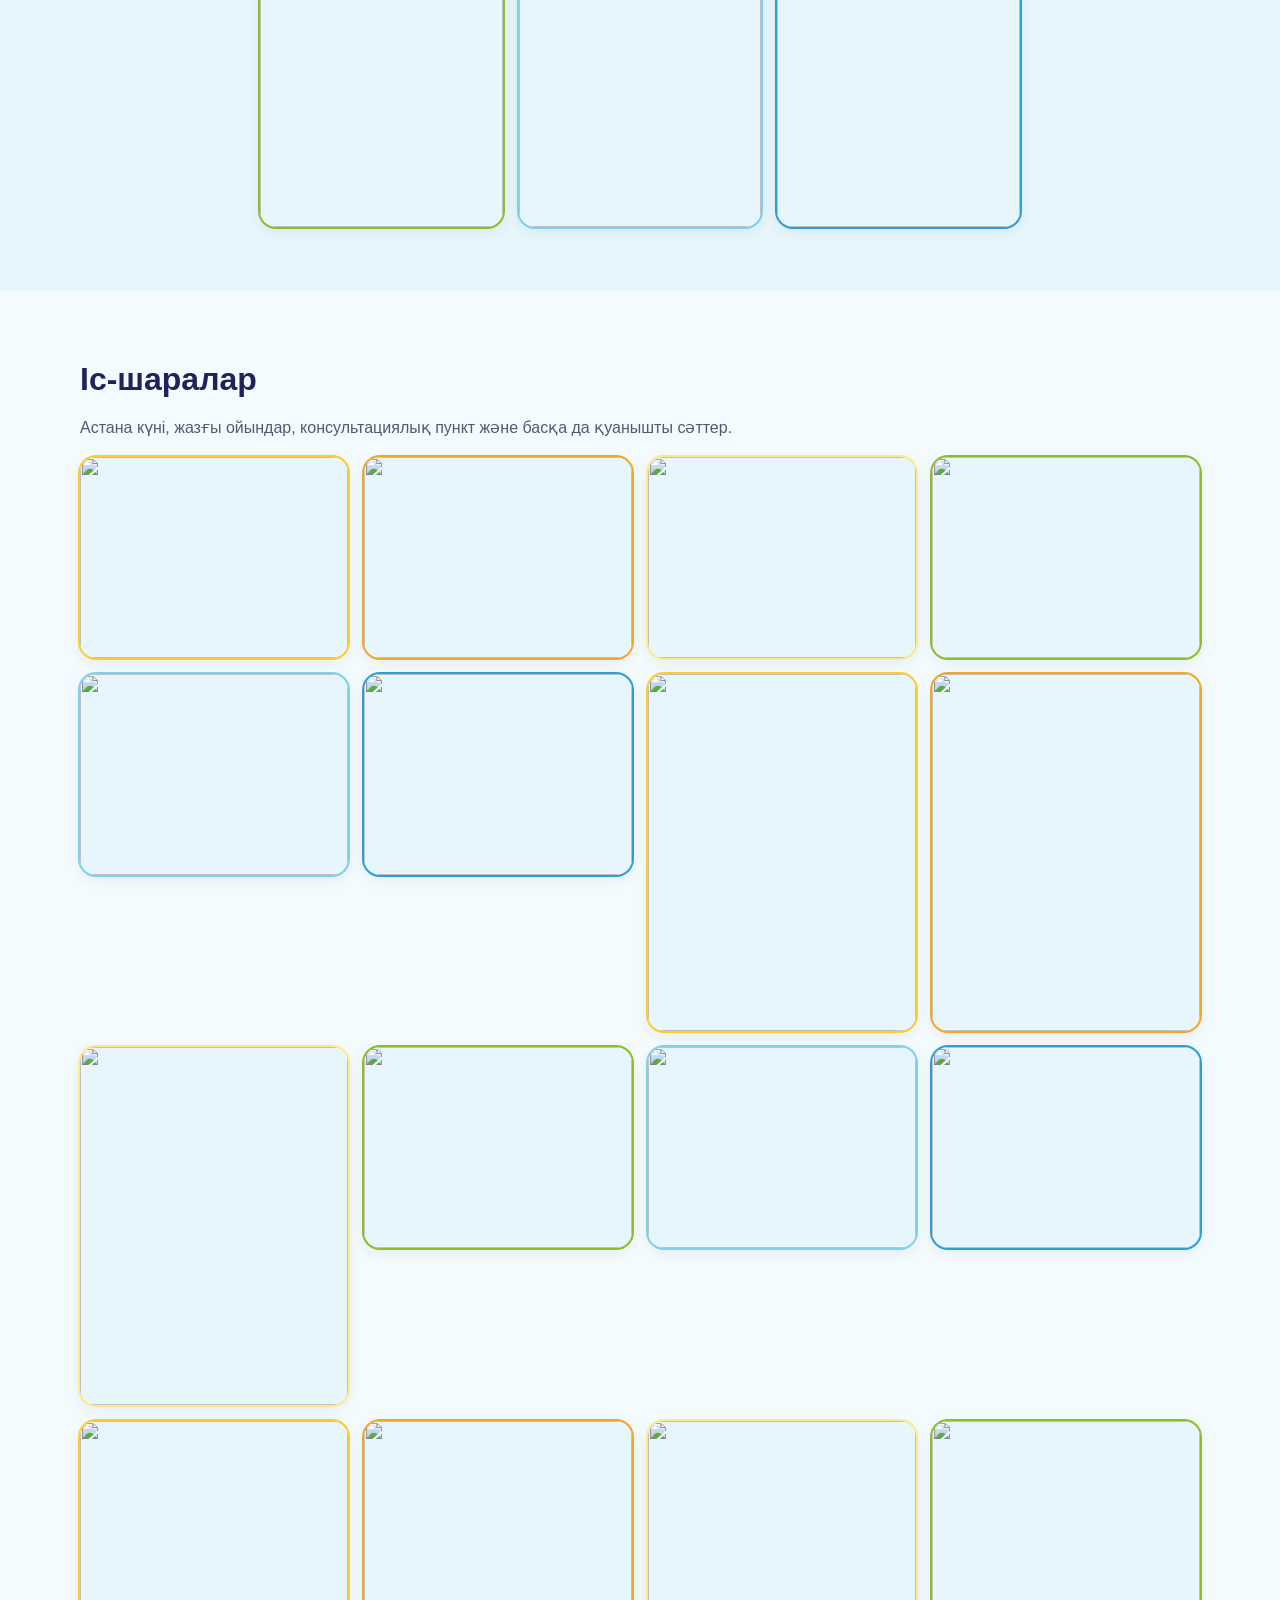
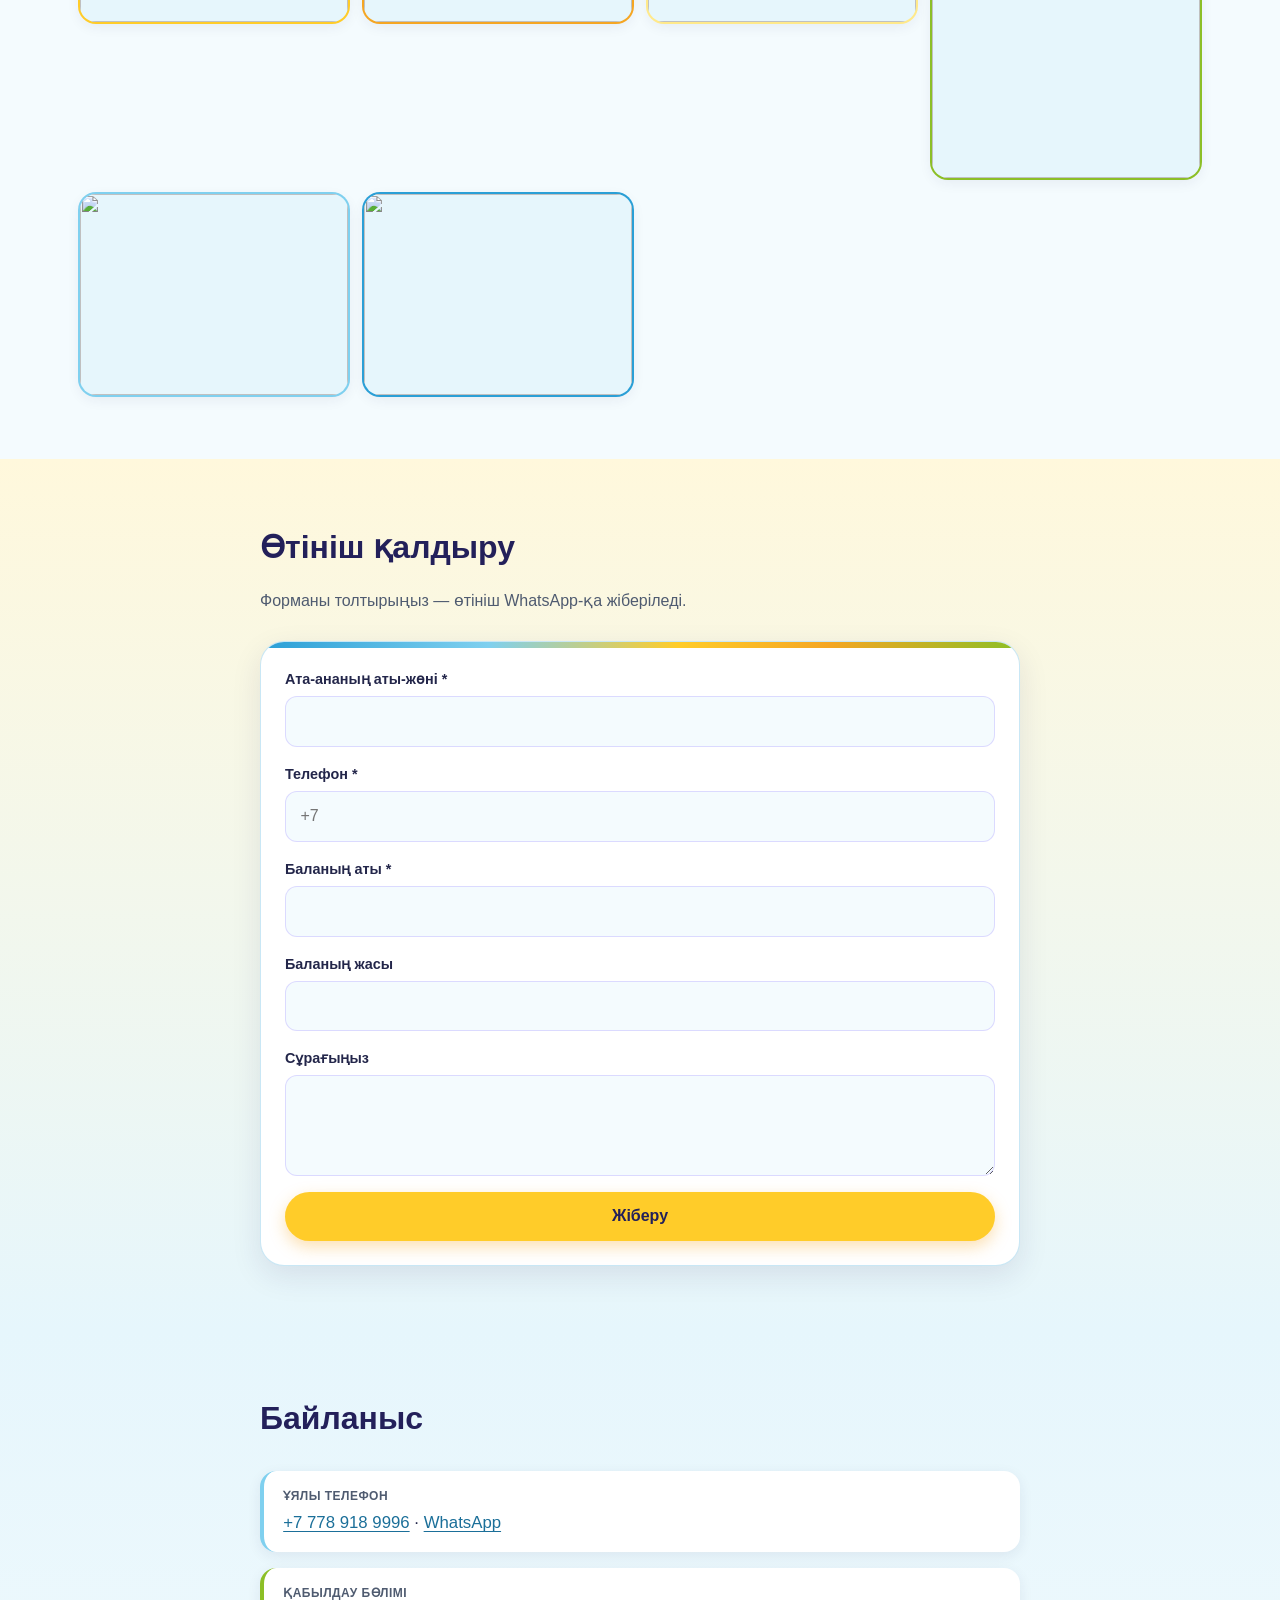
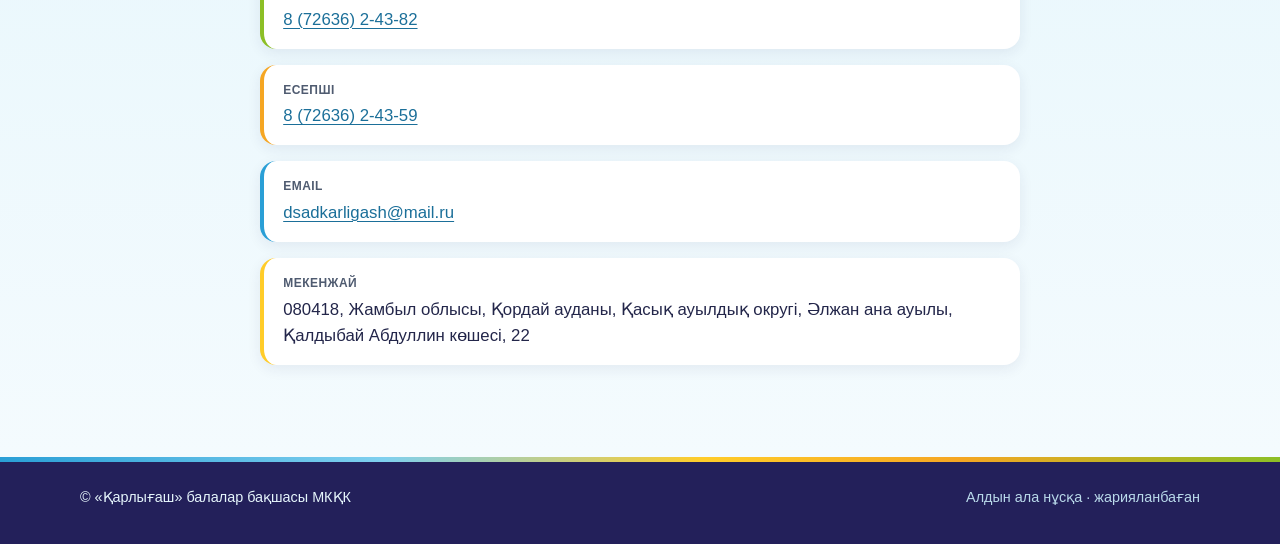
==== commit 6fb2baa1: "Header: brand never overlapped; burger below 1280px; compact nav 1280-1440" ====
--- a/index.html
+++ b/index.html
@@ -6,7 +6,7 @@
 <meta name="robots" content="noindex, nofollow" />
 <meta name="description" content="«Қарлығаш» балалар бақшасы — Әлжан ана ауылы, Қордай ауданы. / Детский сад «Карлыгаш», с. Алжан ана, Кордайский район." />
 <title>«Қарлығаш» балалар бақшасы</title>
-<link rel="stylesheet" href="css/styles.css?v=6" />
+<link rel="stylesheet" href="css/styles.css?v=7" />
 <link rel="icon" type="image/png" href="assets/favicon.png?v=6" />
 <link rel="apple-touch-icon" href="assets/apple-touch-icon.png?v=6" />
 <meta property="og:title" content="«Қарлығаш» балалар бақшасы" />
--- a/css/styles.css
+++ b/css/styles.css
@@ -0,0 +1,821 @@
+:root {
+  /* Soft rainbow pastels */
+  --r-red: #ffb3c1;
+  --r-orange: #ffd6a5;
+  --r-yellow: #fdffb6;
+  --r-green: #caffbf;
+  --r-blue: #9bf6ff;
+  --r-violet: #bdb2ff;
+  --r-red-ink: #c45c74;
+  --r-orange-ink: #c47a3a;
+  --r-green-ink: #2f8562;
+  --r-blue-ink: #3b7ea8;
+  --r-violet-ink: #6b5bb8;
+
+  --sky: #9bf6ff;
+  --sky-deep: #5ec8d8;
+  --sky-ink: #3b7ea8;
+  --sky-soft: #e8f9fc;
+  --mint: #caffbf;
+  --mint-deep: #2f8562;
+  --mint-soft: #eaf8e8;
+  --coral: #ffb3c1;
+  --pink: #ffb3c1;
+  --pink-deep: #c45c74;
+  --peach-soft: #fff3e8;
+  --wood: #d6b48e;
+  --wood-soft: #f2e5d4;
+  --cream: #fffaf5;
+  --cream-2: #f8f0e8;
+  --ink: #3a4250;
+  --muted: #6b7380;
+  --white: #ffffff;
+  --radius: 20px;
+  --shadow: 0 10px 30px rgba(90, 120, 150, 0.12);
+  --shadow-sm: 0 4px 14px rgba(90, 120, 150, 0.10);
+  --line: rgba(155, 246, 255, 0.35);
+  --font: "Segoe UI", "Helvetica Neue", Arial, "Noto Sans", "Noto Sans Kazakh", sans-serif;
+  --max: 1120px;
+  --rainbow: linear-gradient(90deg,
+    var(--r-red) 0%, var(--r-orange) 18%, var(--r-yellow) 36%,
+    var(--r-green) 54%, var(--r-blue) 72%, var(--r-violet) 100%);
+}
+
+*, *::before, *::after { box-sizing: border-box; }
+html { scroll-behavior: smooth; scroll-padding-top: 76px; }
+section[id] { scroll-margin-top: 76px; }
+body {
+  margin: 0;
+  font-family: var(--font);
+  color: var(--ink);
+  background: var(--cream);
+  line-height: 1.55;
+  -webkit-font-smoothing: antialiased;
+}
+img { max-width: 100%; height: auto; display: block; }
+a { color: var(--sky-ink); text-decoration-thickness: 1px; text-underline-offset: 3px; }
+a:hover { color: var(--r-violet-ink); }
+
+.skip-link {
+  position: absolute; left: -999px; top: 0; background: var(--sky-ink); color: #fff; padding: .6rem 1rem; z-index: 1000;
+}
+.skip-link:focus { left: 0; }
+
+.container { width: min(100% - 2rem, var(--max)); margin-inline: auto; }
+.container.narrow { width: min(100% - 2rem, 760px); }
+
+.rainbow-bar {
+  height: 5px;
+  background: var(--rainbow);
+  width: 100%;
+}
+
+.site-header {
+  position: sticky; top: 0; z-index: 50;
+  background: rgba(255, 250, 245, 0.94);
+  backdrop-filter: blur(10px);
+  border-bottom: 1px solid var(--line);
+}
+.header-inner {
+  display: flex; align-items: center; gap: 1rem;
+  min-height: 64px;
+}
+.logo {
+  display: flex; align-items: center; gap: .7rem;
+  text-decoration: none; color: inherit; margin-right: auto;
+}
+.logo-mark {
+  width: 42px; height: 42px; border-radius: 50%;
+  background: var(--rainbow);
+  color: #fff; display: grid; place-items: center;
+  font-weight: 800; font-size: 1.2rem;
+  text-shadow: 0 1px 2px rgba(80, 60, 100, 0.35);
+  box-shadow: 0 4px 14px rgba(189, 178, 255, 0.40), inset 0 -3px 0 rgba(255, 255, 255, 0.28);
+}
+.logo-text { display: flex; flex-direction: column; line-height: 1.15; }
+.logo-text strong { font-size: .95rem; }
+.logo-text small { font-size: .72rem; color: var(--muted); font-weight: 500; }
+
+.nav {
+  display: none; gap: .85rem; align-items: center;
+}
+.nav a {
+  text-decoration: none; color: var(--ink); font-size: .86rem; font-weight: 500;
+  padding: .35rem 0;
+}
+.nav a:hover { color: var(--r-violet-ink); }
+.header-actions { display: flex; align-items: center; gap: .6rem; }
+
+.lang-switch {
+  display: inline-flex; background: var(--cream-2); border-radius: 999px; padding: 3px;
+  border: 1px solid var(--line);
+}
+.lang-btn {
+  border: 0; background: transparent; cursor: pointer;
+  padding: .35rem .7rem; border-radius: 999px;
+  font-weight: 700; font-size: .75rem; color: var(--muted);
+}
+.lang-btn.is-active {
+  background: var(--white); color: var(--sky-ink); box-shadow: 0 1px 4px rgba(90, 120, 150, .14);
+}
+
+.nav-toggle {
+  width: 42px; height: 42px; border: 0; background: transparent; cursor: pointer;
+  display: grid; place-items: center; gap: 5px; padding: 0;
+}
+.nav-toggle span {
+  display: block; width: 22px; height: 2px; background: var(--ink); border-radius: 2px;
+  transition: .2s;
+}
+.nav-toggle[aria-expanded="true"] span:nth-child(1) { transform: translateY(7px) rotate(45deg); }
+.nav-toggle[aria-expanded="true"] span:nth-child(2) { opacity: 0; }
+.nav-toggle[aria-expanded="true"] span:nth-child(3) { transform: translateY(-7px) rotate(-45deg); }
+
+@media (max-width: 979px) {
+  .nav.is-open {
+    display: flex; flex-direction: column; align-items: stretch;
+    position: absolute; left: 0; right: 0; top: 69px;
+    background: var(--cream); padding: 1rem 1.25rem 1.25rem;
+    border-bottom: 1px solid var(--line);
+    box-shadow: var(--shadow);
+  }
+  .nav.is-open a { padding: .7rem 0; border-bottom: 1px solid rgba(0,0,0,.05); }
+}
+
+@media (min-width: 980px) {
+  .nav { display: flex; }
+  .nav-toggle { display: none; }
+}
+
+.hero {
+  position: relative; overflow: hidden;
+  padding: 4.5rem 0 4rem;
+  color: var(--ink);
+  background: linear-gradient(165deg,
+    #fff0f3 0%, #fff6ea 22%, #fffceb 44%, #f3fbf0 66%, #eef9fc 84%, #f5f2ff 100%);
+}
+.hero-bg {
+  position: absolute; inset: 0; pointer-events: none;
+}
+.hero-bg .dot {
+  position: absolute; border-radius: 50%; opacity: 0.55;
+}
+.hero-bg .d1 { width: 18px; height: 18px; background: var(--r-red); top: 12%; left: 8%; }
+.hero-bg .d2 { width: 14px; height: 14px; background: var(--r-orange); top: 28%; right: 14%; }
+.hero-bg .d3 { width: 22px; height: 22px; background: var(--r-yellow); bottom: 22%; left: 18%; }
+.hero-bg .d4 { width: 16px; height: 16px; background: var(--r-green); top: 55%; right: 8%; }
+.hero-bg .d5 { width: 12px; height: 12px; background: var(--r-blue); bottom: 14%; right: 28%; }
+.hero-bg .d6 { width: 20px; height: 20px; background: var(--r-violet); top: 18%; left: 42%; opacity: 0.4; }
+.hero-bg::after {
+  content: "";
+  position: absolute; right: -40px; bottom: -60px; width: 280px; height: 280px;
+  border: 18px solid rgba(189, 178, 255, 0.28); border-radius: 50%;
+}
+.hero-inner { position: relative; max-width: 720px; }
+.eyebrow {
+  display: inline-block; margin: 0 0 .8rem;
+  padding: .3rem .75rem; border-radius: 999px;
+  background: linear-gradient(90deg, rgba(255,179,193,.35), rgba(189,178,255,.35));
+  color: var(--r-violet-ink);
+  font-size: .8rem; font-weight: 600; letter-spacing: .02em;
+}
+.hero h1 {
+  margin: 0 0 1rem; font-size: clamp(1.8rem, 5vw, 2.8rem);
+  line-height: 1.15; font-weight: 800; color: var(--ink);
+}
+.lead { margin: 0 0 .9rem; font-size: 1.08rem; color: var(--muted); max-width: 36em; }
+.hero-location {
+  margin: 0 0 .6rem; font-size: .98rem; font-weight: 600; color: var(--sky-ink);
+}
+.hero-note {
+  margin: 0 0 1.5rem; font-size: .95rem; color: var(--r-violet-ink);
+  background: rgba(189, 178, 255, 0.18);
+  display: inline-block; padding: .45rem .85rem; border-radius: 12px;
+}
+.hero-cta { display: flex; flex-wrap: wrap; gap: .75rem; }
+
+.btn {
+  display: inline-flex; align-items: center; justify-content: center;
+  padding: .85rem 1.35rem; border-radius: 999px; font-weight: 700;
+  text-decoration: none; border: 2px solid transparent; cursor: pointer;
+  transition: transform .15s, background .15s, color .15s, border-color .15s, box-shadow .15s;
+  font-family: inherit; font-size: 1rem;
+}
+.btn:hover { transform: translateY(-1px); }
+.btn-primary {
+  background: linear-gradient(135deg, var(--r-blue), var(--r-violet));
+  color: #2a2a4a;
+  box-shadow: 0 6px 16px rgba(189, 178, 255, 0.35);
+}
+.btn-primary:hover {
+  background: linear-gradient(135deg, var(--r-violet), var(--r-red));
+  color: #fff;
+}
+.btn-ghost {
+  background: rgba(255, 255, 255, .75); color: var(--r-violet-ink);
+  border-color: var(--r-violet);
+}
+.btn-ghost:hover { background: var(--white); border-color: var(--r-red); color: var(--r-red-ink); }
+.btn-block { width: 100%; }
+
+.section { padding: 4rem 0; }
+.section-alt { background: var(--white); }
+.section h2 {
+  margin: 0 0 1rem; font-size: clamp(1.5rem, 3.5vw, 2rem);
+  color: var(--r-violet-ink);
+}
+.section-head { margin-bottom: 1.75rem; max-width: 40rem; }
+.section-head p { margin: 0; color: var(--muted); }
+
+.soft-cards {
+  list-style: none; padding: 0; margin: 2rem 0 0;
+  display: grid; gap: 1rem;
+  grid-template-columns: 1fr;
+}
+@media (min-width: 700px) {
+  .soft-cards { grid-template-columns: repeat(3, 1fr); }
+}
+.soft-cards li {
+  background: var(--white); border-radius: var(--radius); padding: 1.25rem;
+  box-shadow: var(--shadow); border: 1px solid var(--line);
+  border-top: 5px solid var(--r-red);
+  display: flex; flex-direction: column; gap: .35rem;
+}
+.soft-cards li:nth-child(3n+2) { border-top-color: var(--r-green); }
+.soft-cards li:nth-child(3n) { border-top-color: var(--r-blue); }
+.soft-cards .icon { font-size: 1.4rem; }
+.soft-cards strong { color: var(--ink); }
+.soft-cards span { color: var(--muted); font-size: .92rem; }
+
+.nursila-grid {
+  display: grid; gap: 2rem; align-items: start;
+}
+@media (min-width: 860px) {
+  .nursila-grid { grid-template-columns: minmax(260px, 380px) 1fr; gap: 2.5rem; }
+}
+.nursila-photo {
+  margin: 0; background: var(--cream); border-radius: 22px; overflow: hidden;
+  box-shadow: var(--shadow); border: 1px solid var(--wood-soft);
+  border-top: 5px solid transparent;
+  border-image: var(--rainbow) 1;
+  border-image-slice: 1;
+  border-bottom: 0; border-left: 0; border-right: 0;
+}
+.nursila-photo {
+  border: 1px solid var(--wood-soft);
+  position: relative;
+}
+.nursila-photo::before {
+  content: ""; display: block; height: 5px;
+  background: var(--rainbow);
+}
+.nursila-photo img { width: 100%; height: auto; aspect-ratio: auto; object-fit: contain; display: block; }
+.nursila-photo figcaption {
+  padding: .7rem 1rem; font-size: .78rem; color: var(--muted); text-align: center;
+  background: var(--cream-2);
+}
+.nursila-name {
+  font-weight: 700; color: var(--pink-deep); margin: 0 0 1rem; font-size: 1.05rem;
+}
+.nursila-copy .eyebrow {
+  background: linear-gradient(90deg, rgba(255,214,165,.5), rgba(255,179,193,.45));
+  color: var(--r-orange-ink);
+}
+.merits {
+  margin: 1.25rem 0 0; padding: 0; list-style: none; counter-reset: merit;
+  display: grid; gap: .7rem;
+}
+.merits li {
+  counter-increment: merit;
+  position: relative;
+  padding: .9rem 1rem .9rem 3.1rem;
+  background: var(--cream); border-radius: 16px;
+  border: 1px solid var(--wood-soft);
+  font-size: .95rem;
+}
+.merits li::before {
+  content: counter(merit);
+  position: absolute; left: .85rem; top: 50%; transform: translateY(-50%);
+  width: 1.7rem; height: 1.7rem; border-radius: 50%;
+  background: var(--rainbow); color: #fff;
+  text-shadow: 0 1px 2px rgba(80, 60, 100, 0.35);
+  display: grid; place-items: center; font-weight: 700; font-size: .85rem;
+}
+.merits li:nth-child(6n+1)::before { background: var(--r-red); }
+.merits li:nth-child(6n+2)::before { background: var(--r-orange); color: #6a4010; text-shadow: none; }
+.merits li:nth-child(6n+3)::before { background: var(--r-yellow); color: #5a5010; text-shadow: none; }
+.merits li:nth-child(6n+4)::before { background: var(--r-green); color: #1e4a30; text-shadow: none; }
+.merits li:nth-child(6n+5)::before { background: var(--r-blue); color: #1e4a5a; text-shadow: none; }
+.merits li:nth-child(6n)::before { background: var(--r-violet); }
+
+.gallery {
+  display: grid; gap: .75rem;
+  grid-template-columns: repeat(2, 1fr);
+}
+@media (min-width: 700px) {
+  .gallery { grid-template-columns: repeat(3, 1fr); gap: 1rem; }
+}
+.gallery-dense {
+  grid-template-columns: repeat(2, 1fr);
+}
+@media (min-width: 600px) {
+  .gallery-dense { grid-template-columns: repeat(3, 1fr); }
+}
+@media (min-width: 960px) {
+  .gallery-dense { grid-template-columns: repeat(4, 1fr); }
+}
+.gallery-item {
+  margin: 0; padding: 0; border: 0; background: var(--cream-2);
+  border-radius: 16px; overflow: hidden; cursor: zoom-in;
+  aspect-ratio: 4/3; box-shadow: var(--shadow-sm);
+  transition: transform .2s, box-shadow .2s;
+}
+.gallery-item:nth-child(6n+1) { box-shadow: 0 0 0 2px var(--r-red), var(--shadow-sm); }
+.gallery-item:nth-child(6n+2) { box-shadow: 0 0 0 2px var(--r-orange), var(--shadow-sm); }
+.gallery-item:nth-child(6n+3) { box-shadow: 0 0 0 2px var(--r-yellow), var(--shadow-sm); }
+.gallery-item:nth-child(6n+4) { box-shadow: 0 0 0 2px var(--r-green), var(--shadow-sm); }
+.gallery-item:nth-child(6n+5) { box-shadow: 0 0 0 2px var(--r-blue), var(--shadow-sm); }
+.gallery-item:nth-child(6n) { box-shadow: 0 0 0 2px var(--r-violet), var(--shadow-sm); }
+.gallery-item:hover, .gallery-item:focus-visible {
+  transform: translateY(-2px);
+  box-shadow: 0 10px 28px rgba(90, 120, 150, 0.18);
+  outline: 2px solid var(--r-violet);
+  outline-offset: 2px;
+}
+.gallery-item img {
+  width: 100%; height: 100%; object-fit: cover;
+}
+.gallery-item.tall { aspect-ratio: 3/4; }
+.gallery-item.portrait { aspect-ratio: 3/4; }
+.gallery-item.wide { aspect-ratio: 16/9; }
+
+/* Application form */
+.section-apply {
+  background: linear-gradient(180deg, #fff5f7 0%, #f5f2ff 50%, var(--cream) 100%);
+}
+.apply-card {
+  background: var(--white);
+  border-radius: 24px;
+  padding: 1.75rem 1.5rem 1.5rem;
+  box-shadow: var(--shadow);
+  border: 1px solid var(--line);
+  position: relative;
+  overflow: hidden;
+}
+.apply-card::before {
+  content: ""; display: block; height: 6px; margin: -1.75rem -1.5rem 1.25rem;
+  background: var(--rainbow);
+}
+.coming-soon-badge {
+  display: inline-block; margin: 0 0 1.25rem;
+  padding: .4rem .85rem; border-radius: 999px;
+  background: rgba(253, 255, 182, 0.65); color: #6a5a10;
+  font-size: .85rem; font-weight: 600;
+}
+.apply-form { display: grid; gap: 1rem; }
+.form-row { display: flex; flex-direction: column; gap: .35rem; }
+.form-row label { font-weight: 600; font-size: .9rem; color: var(--ink); }
+.form-row input,
+.form-row textarea {
+  font: inherit; padding: .75rem .9rem; border-radius: 12px;
+  border: 1.5px solid rgba(189, 178, 255, 0.45);
+  background: var(--cream); color: var(--ink);
+  transition: border-color .15s, box-shadow .15s;
+}
+.form-row input:focus,
+.form-row textarea:focus {
+  outline: none;
+  border-color: var(--r-violet);
+  box-shadow: 0 0 0 3px rgba(189, 178, 255, 0.35);
+  background: var(--white);
+}
+.form-msg {
+  margin: .25rem 0 0; padding: .85rem 1rem; border-radius: 12px;
+  background: rgba(202, 255, 191, 0.45); color: var(--mint-deep);
+  font-weight: 600; font-size: .95rem;
+}
+.form-msg.is-error {
+  background: rgba(255, 179, 193, 0.4); color: var(--r-red-ink);
+}
+
+/* Instagram Reels embeds */
+.ig-head { text-align: center; margin-inline: auto; }
+.ig-icon { color: var(--pink-deep); margin-bottom: .35rem; }
+.ig-reels {
+  display: grid;
+  gap: 1.25rem;
+  grid-template-columns: 1fr;
+  max-width: 920px;
+  margin: 0 auto 1.5rem;
+}
+@media (min-width: 768px) {
+  .ig-reels { grid-template-columns: repeat(2, 1fr); }
+  /* Three cards: pair on the first row, last card centered at the same width. */
+  .ig-reel:last-child:nth-child(odd) {
+    grid-column: 1 / -1;
+    width: calc((100% - 1.25rem) / 2);
+    justify-self: center;
+  }
+}
+.ig-reel {
+  position: relative;
+  background: var(--white);
+  border-radius: 16px;
+  overflow: hidden;
+  box-shadow: var(--shadow-sm);
+  border: 2px solid transparent;
+  background-clip: padding-box;
+  outline: 2px solid var(--r-red);
+  outline-offset: -2px;
+}
+.ig-reel:nth-child(4n+1) { outline-color: var(--r-red); }
+.ig-reel:nth-child(4n+2) { outline-color: var(--r-orange); }
+.ig-reel:nth-child(4n+3) { outline-color: var(--r-green); }
+.ig-reel:nth-child(4n) { outline-color: var(--r-violet); }
+.ig-reel iframe {
+  display: block;
+  width: 100%;
+  height: 720px;
+  max-width: 100%;
+  border: 0;
+  background: #fafafa;
+}
+.ig-reel-fallback {
+  display: block;
+  text-align: center;
+  padding: .65rem .75rem 1rem;
+  font-size: .9rem;
+  font-weight: 600;
+  color: var(--r-violet-ink);
+  text-decoration: none;
+}
+.ig-reel-fallback:hover { text-decoration: underline; }
+.ig-cta { text-align: center; }
+
+.section-contacts {
+  background: linear-gradient(180deg, var(--sky-soft), #f0eefc 55%, var(--cream));
+}
+.note { color: var(--muted); margin-top: -.25rem; }
+.contacts-list {
+  margin: 1.75rem 0; padding: 0; display: grid; gap: 1rem;
+}
+.contacts-list > div {
+  background: var(--white); border-radius: 16px; padding: 1rem 1.2rem;
+  box-shadow: var(--shadow-sm);
+  border-left: 4px solid var(--r-blue);
+}
+.contacts-list > div:nth-child(2) { border-left-color: var(--r-green); }
+.contacts-list > div:nth-child(3) { border-left-color: var(--r-orange); }
+.contacts-list > div:nth-child(4) { border-left-color: var(--r-violet); }
+.contacts-list > div:nth-child(5) { border-left-color: var(--r-red); }
+.contacts-list dt {
+  font-size: .75rem; text-transform: uppercase; letter-spacing: .04em;
+  color: var(--muted); margin: 0 0 .25rem; font-weight: 700;
+}
+.contacts-list dd { margin: 0; font-size: 1.05rem; }
+.placeholder {
+  display: inline-block; color: var(--muted);
+  background: repeating-linear-gradient(-45deg, transparent, transparent 6px, rgba(214,180,142,.16) 6px, rgba(214,180,142,.16) 12px);
+  padding: .15rem .45rem; border-radius: 6px; border: 1px dashed rgba(214,180,142,.6);
+}
+.domain-note { font-size: .9rem; color: var(--muted); }
+
+.site-footer {
+  padding: 0 0 2.25rem; border-top: none;
+  background: var(--cream-2);
+}
+.site-footer .footer-inner {
+  display: flex; flex-wrap: wrap; gap: .5rem 1.5rem;
+  justify-content: space-between; padding-top: 1.5rem;
+}
+.site-footer p { margin: 0; font-size: .9rem; }
+.muted { color: var(--muted); }
+
+/* Phone: swipe the photo row like a filmstrip. Wider screens keep the grid. */
+@media (max-width: 599px) {
+  .gallery {
+    display: flex;
+    align-items: flex-start;
+    overflow-x: auto;
+    scroll-snap-type: x mandatory;
+    scroll-padding-inline: .15rem;
+    overscroll-behavior-x: contain;
+    -webkit-overflow-scrolling: touch;
+    gap: .75rem;
+    padding-bottom: .45rem;
+    scrollbar-width: thin;
+    scrollbar-color: var(--r-violet) transparent;
+  }
+  .gallery::-webkit-scrollbar { height: 6px; }
+  .gallery::-webkit-scrollbar-thumb {
+    background: var(--r-violet);
+    border-radius: 99px;
+  }
+  .gallery-item {
+    flex: 0 0 82%;
+    scroll-snap-align: start;
+    height: auto;
+  }
+}
+
+.lightbox {
+  position: fixed; inset: 0; z-index: 120;
+  height: 100dvh; max-height: 100dvh;
+  display: flex; flex-direction: column;
+  padding:
+    calc(.65rem + env(safe-area-inset-top, 0px))
+    calc(.4rem + env(safe-area-inset-right, 0px))
+    calc(.65rem + env(safe-area-inset-bottom, 0px))
+    calc(.4rem + env(safe-area-inset-left, 0px));
+  background:
+    radial-gradient(120% 70% at 50% 0%, rgba(189, 178, 255, .45), transparent 58%),
+    radial-gradient(90% 55% at 0% 100%, rgba(255, 179, 193, .38), transparent 52%),
+    radial-gradient(70% 45% at 100% 80%, rgba(155, 246, 255, .28), transparent 50%),
+    rgba(58, 48, 72, .86);
+  -webkit-backdrop-filter: blur(8px);
+  backdrop-filter: blur(8px);
+  -webkit-tap-highlight-color: transparent;
+  touch-action: none;
+}
+.lightbox[hidden] { display: none !important; }
+.lightbox-viewport {
+  flex: 1; min-height: 0; width: 100%;
+  overflow: hidden;
+  touch-action: none;
+  z-index: 1;
+}
+.lightbox-track {
+  display: flex; height: 100%; width: 100%;
+  transform: translate3d(-100%, 0, 0);
+  will-change: transform;
+}
+.lightbox-slide {
+  flex: 0 0 100%; height: 100%;
+  display: flex; align-items: center; justify-content: center;
+  padding: .25rem .35rem;
+  min-width: 0;
+}
+.lightbox-slide img {
+  max-width: min(100%, 1100px);
+  max-height: 100%;
+  width: auto; height: auto;
+  object-fit: contain;
+  border-radius: 18px;
+  background: var(--cream);
+  box-shadow: 0 18px 50px rgba(58, 48, 72, .35);
+  -webkit-user-drag: none;
+  user-select: none;
+}
+.lightbox-count {
+  position: absolute;
+  top: calc(.75rem + env(safe-area-inset-top, 0px));
+  left: 50%; transform: translateX(-50%);
+  z-index: 2; margin: 0;
+  padding: .35rem .85rem;
+  border-radius: 999px;
+  background: rgba(255, 250, 245, .94);
+  color: var(--r-violet-ink);
+  font-weight: 700;
+  font-variant-numeric: tabular-nums;
+  letter-spacing: .02em;
+  box-shadow: var(--shadow-sm);
+  pointer-events: none;
+}
+.lightbox-close, .lightbox-nav {
+  position: absolute; z-index: 2;
+  border: 0; cursor: pointer; border-radius: 50%;
+  width: 48px; height: 48px;
+  display: grid; place-items: center;
+  padding: 0;
+  background: rgba(255, 250, 245, .94);
+  color: var(--r-violet-ink);
+  box-shadow: var(--shadow-sm);
+  font-size: 1.7rem; line-height: 1;
+  -webkit-tap-highlight-color: transparent;
+}
+.lightbox-close {
+  top: calc(.7rem + env(safe-area-inset-top, 0px));
+  right: calc(.7rem + env(safe-area-inset-right, 0px));
+  font-size: 2rem;
+}
+.lightbox-nav.prev {
+  left: calc(.45rem + env(safe-area-inset-left, 0px));
+  top: 50%; transform: translateY(-50%);
+}
+.lightbox-nav.next {
+  right: calc(.45rem + env(safe-area-inset-right, 0px));
+  top: 50%; transform: translateY(-50%);
+}
+.lightbox-close:hover, .lightbox-nav:hover,
+.lightbox-close:focus-visible, .lightbox-nav:focus-visible {
+  background: #fff;
+  outline: 3px solid var(--r-violet);
+  outline-offset: 2px;
+}
+.lightbox-nav[hidden] { display: none !important; }
+
+@media (prefers-reduced-motion: reduce) {
+  html { scroll-behavior: auto; }
+  .btn, .gallery-item, .lightbox-track { transition: none; }
+}
+
+.features-intro {
+  margin: 1.5rem 0 0; font-weight: 700; color: var(--r-violet-ink); font-size: 1.05rem;
+}
+.soft-cards-wide {
+  grid-template-columns: 1fr;
+}
+@media (min-width: 600px) {
+  .soft-cards-wide { grid-template-columns: repeat(2, 1fr); }
+}
+@media (min-width: 960px) {
+  .soft-cards-wide { grid-template-columns: repeat(4, 1fr); }
+}
+.soft-cards-wide li:nth-child(6n+1) { border-top-color: var(--r-red); }
+.soft-cards-wide li:nth-child(6n+2) { border-top-color: var(--r-orange); }
+.soft-cards-wide li:nth-child(6n+3) { border-top-color: var(--r-yellow); }
+.soft-cards-wide li:nth-child(6n+4) { border-top-color: var(--r-green); }
+.soft-cards-wide li:nth-child(6n+5) { border-top-color: var(--r-blue); }
+.soft-cards-wide li:nth-child(6n) { border-top-color: var(--r-violet); }
+
+/* ---------- background music toggle ---------- */
+.music {
+  position: fixed;
+  right: calc(16px + env(safe-area-inset-right, 0px));
+  bottom: calc(16px + env(safe-area-inset-bottom, 0px));
+  z-index: 90;
+}
+.music-btn {
+  position: relative;
+  width: 52px; height: 52px;
+  border-radius: 50%;
+  border: 3px solid transparent;
+  background:
+    linear-gradient(#fff, #fff) padding-box,
+    conic-gradient(var(--r-red), var(--r-orange), var(--r-yellow), var(--r-green), var(--r-blue), var(--r-violet), var(--r-red)) border-box;
+  color: var(--r-violet-ink);
+  box-shadow: var(--shadow-sm);
+  cursor: pointer;
+  display: grid; place-items: center;
+  padding: 0;
+  transition: transform .2s ease, box-shadow .2s ease;
+}
+.music-btn:hover { transform: translateY(-2px); box-shadow: var(--shadow); }
+.music-btn:focus-visible { outline: 3px solid var(--r-blue-ink); outline-offset: 3px; }
+.music-ico { width: 24px; height: 24px; }
+.music-btn .ico-on { display: none; }
+.music-btn.is-playing .ico-on { display: block; }
+.music-btn.is-playing .ico-off { display: none; }
+.music-btn.is-playing .ico-on { animation: music-bob 1.6s ease-in-out infinite; }
+.music-btn.is-waiting::after {
+  content: ""; position: absolute; inset: -6px; border-radius: 50%;
+  border: 2px solid var(--r-violet);
+  animation: music-pulse 1.8s ease-out infinite;
+  pointer-events: none;
+}
+@keyframes music-bob { 0%, 100% { transform: translateY(0); } 50% { transform: translateY(-2px) rotate(-6deg); } }
+@keyframes music-pulse { 0% { transform: scale(.9); opacity: .9; } 100% { transform: scale(1.35); opacity: 0; } }
+/* YouTube stays mounted so audio can play, but must never be seen.
+   Android Chrome still paints opacity:0 iframes (thumbnail + controls
+   below the footer). Park the box off-screen. Do not use display:none. */
+.music-player,
+.music-player iframe {
+  position: fixed !important;
+  left: -9999px !important;
+  top: 0 !important;
+  width: 220px;
+  height: 124px;
+  margin: 0 !important;
+  padding: 0 !important;
+  border: 0 !important;
+  border-radius: 0 !important;
+  background: transparent !important;
+  box-shadow: none !important;
+  overflow: hidden !important;
+  opacity: 0 !important;
+  pointer-events: none !important;
+  transform: none !important;
+}
+@media (prefers-reduced-motion: reduce) {
+  .music-btn.is-playing .ico-on, .music-btn.is-waiting::after { animation: none; }
+}
+
+/* 2026-10-28 texts */
+.hero-slogan{font-style:italic;max-width:42rem;margin:.75rem auto 0;opacity:.9}
+.photo-ph{margin:1.25rem auto;max-width:640px;aspect-ratio:4/3;border:2px dashed #c9b8f0;border-radius:18px;display:flex;align-items:center;justify-content:center;text-align:center;padding:1rem;background:rgba(255,255,255,.6);color:#7a6aa6;font-weight:600}
+.hero .photo-ph{max-width:520px;aspect-ratio:16/9}
+.hours-line{margin-top:1rem}
+#process .merits,#values .merits,#about .merits{margin:.5rem 0 1rem 1.25rem}
+#values .merits li,#process .merits li,#about .merits li{margin:.35rem 0}
+.groups-gallery { grid-template-columns: 1fr; }
+@media (min-width: 600px) { .groups-gallery { grid-template-columns: repeat(2, 1fr); } }
+.group-card { margin: 0; }
+.group-card .gallery-item { width: 100%; display: block; }
+.group-card .gallery-item img { width: 100%; height: 100%; object-fit: cover; display: block; }
+.group-card figcaption { text-align: center; font-weight: 600; margin-top: .5rem; }
+.hero-photo{margin:1.5rem 0 0;max-width:640px;border-radius:20px;overflow:hidden;box-shadow:var(--shadow);border:3px solid #fff}
+.hero-photo img{display:block;width:100%;height:auto}
+
+/* qarlygash additions */
+.info-table{width:100%;border-collapse:collapse;background:#fff;border-radius:14px;overflow:hidden;margin:1rem 0}
+.info-table th,.info-table td{padding:.7rem .9rem;border-bottom:1px solid #eee;text-align:left;vertical-align:top}
+.info-table th{width:38%;color:var(--ink);white-space:nowrap}
+.placeholder{color:var(--muted);font-style:italic}
+details.faq{background:#fff;border-radius:14px;padding:.8rem 1rem;margin:.6rem 0;box-shadow:0 2px 8px rgba(0,0,0,.05)}
+details.faq summary{cursor:pointer;font-weight:600}
+details.faq p{margin:.6rem 0 0}
+.doc-list{list-style:none;padding:0;display:grid;gap:.6rem}
+.doc-list li{display:flex;gap:.6rem;align-items:center;background:#fff;border-radius:12px;padding:.7rem 1rem;flex-wrap:wrap}
+.doc-list li .placeholder{margin-left:auto;font-size:.9rem}
+.head-card{display:flex;gap:1rem;align-items:center;background:#fff;border-radius:18px;padding:1rem;margin:1rem 0}
+.head-card img{width:120px;height:120px;object-fit:cover;border-radius:50%}
+.head-name{font-size:1.15rem;margin:.2rem 0}
+.team-list li span+span{font-size:.85rem}
+h3{margin-top:1.6rem}
+.logo-img{width:48px;height:48px;border-radius:50%;box-shadow:0 3px 10px rgba(80,140,200,.3)}
+
+/* ===== Қарлығаш logo palette ===== */
+:root{
+  --q-sky:#2a9fd6; --q-sky-light:#7fd0ef; --q-sky-soft:#e6f6fc; --q-sky-bg:#cdeff8;
+  --q-navy:#23205a; --q-sun:#ffcc29; --q-sun-deep:#f5a623; --q-leaf:#8cbf26; --q-leaf-ink:#3f6e0f; --q-gold:#c9a24a;
+  --r-red:var(--q-sun); --r-orange:var(--q-sun-deep); --r-yellow:#ffe98a; --r-green:var(--q-leaf); --r-blue:var(--q-sky-light); --r-violet:var(--q-sky);
+  --r-red-ink:#8a5a00; --r-orange-ink:#8a5a00; --r-green-ink:var(--q-leaf-ink); --r-blue-ink:#1b6f99; --r-violet-ink:var(--q-navy);
+  --sky:var(--q-sky-light); --sky-deep:var(--q-sky); --sky-ink:#1b6f99; --sky-soft:var(--q-sky-soft);
+  --mint:var(--q-leaf); --mint-deep:var(--q-leaf-ink); --mint-soft:#eef7dc;
+  --cream:#f4fbfe; --cream-2:#e6f6fc; --ink:#23264a; --muted:#4f5b70;
+  --line:rgba(42,159,214,.25); --shadow:0 10px 30px rgba(35,32,90,.10); --shadow-sm:0 4px 14px rgba(35,32,90,.08);
+  --rainbow:linear-gradient(90deg,var(--q-sky) 0%,var(--q-sky-light) 30%,var(--q-sun) 55%,var(--q-sun-deep) 75%,var(--q-leaf) 100%);
+}
+h1,h2,h3{color:var(--q-navy)}
+.site-header{background:rgba(255,255,255,.92)}
+.hero{background:linear-gradient(180deg,var(--q-sky-bg) 0%,var(--q-sky-soft) 60%,var(--cream) 100%)}
+.section-alt{background:var(--q-sky-soft)}
+.btn-primary{background:var(--q-sun);color:var(--q-navy);box-shadow:0 6px 16px rgba(245,166,35,.35)}
+.btn-primary:hover{background:var(--q-sun-deep);color:var(--q-navy)}
+.hero-cta .btn-primary[href*="wa.me"]{background:#25d366;color:#0b3d1e;box-shadow:0 6px 16px rgba(37,211,102,.3)}
+.hero-cta .btn-primary[href*="wa.me"]:hover{background:#1fb457}
+.btn-ghost{color:var(--q-navy);border-color:var(--q-sky)}
+.btn-ghost:hover{border-color:var(--q-navy);color:var(--q-navy)}
+.eyebrow{background:#fff3c4;color:#6b4a00}
+.section-apply{background:linear-gradient(180deg,#fff8dc 0%,var(--q-sky-soft) 100%)}
+.section-contacts{background:linear-gradient(180deg,var(--q-sky-soft),var(--cream))}
+.soft-cards li{border-top-color:var(--q-sky)}
+.soft-cards li:nth-child(3n+2){border-top-color:var(--q-sun)}
+.soft-cards li:nth-child(3n){border-top-color:var(--q-leaf)}
+.info-table th,details.faq summary{color:var(--q-navy)}
+.lang-btn.is-active{background:var(--q-navy);color:#fff}
+.site-footer{background:var(--q-navy);color:#e6f6fc}
+.site-footer .muted{color:#b9d9ea}
+/* nav dropdowns + pages */
+.nav{gap:.15rem}
+.nav .dd{position:relative}
+.nav .dd-btn{background:none;border:0;font:inherit;color:var(--ink);padding:.5rem .55rem;cursor:pointer;border-radius:10px;font-size:.92rem}
+.nav>a{font-size:.92rem;padding:.5rem .55rem}
+.nav .dd-btn:hover,.nav .dd.is-active>.dd-btn,.nav a[aria-current]{color:var(--q-navy);background:var(--q-sky-soft)}
+.nav .caret{font-size:.7em;margin-left:.25rem}
+.nav .dd-menu{display:none;position:absolute;top:100%;left:0;min-width:260px;background:#fff;border-radius:14px;box-shadow:var(--shadow);padding:.4rem;z-index:50;border-top:3px solid var(--q-sun)}
+.nav .dd.open .dd-menu{display:block}
+@media(min-width:1280px){.nav .dd:hover .dd-menu{display:block}}
+.nav .dd-menu a{display:block;padding:.5rem .7rem;border-radius:9px;color:var(--ink);text-decoration:none;font-size:.92rem}
+.nav .dd-menu a:hover{background:var(--q-sky-soft)}
+@media(max-width:1279px){
+ .nav-toggle{display:flex!important}
+ .nav{display:none!important;position:absolute;top:100%;left:0;right:0;background:#fff;flex-direction:column;align-items:stretch;padding:.5rem 1rem 1rem;box-shadow:var(--shadow);max-height:80vh;overflow:auto}
+ .nav.is-open{display:flex!important}
+ .nav .dd-menu{position:static;box-shadow:none;border-top:0;padding:0 0 .3rem 1rem;min-width:0}
+ .nav .dd-btn,.nav>a{text-align:left;width:100%;padding:.7rem .5rem;font-size:1rem;border-bottom:1px solid #eef3f7;border-radius:0}
+}
+.site-header{position:sticky;top:0;z-index:40}
+.page-section h1{font-size:clamp(1.6rem,4vw,2.3rem);margin-top:0}
+.post{background:#fff;border-radius:18px;padding:1.2rem 1.3rem;margin:1rem 0;box-shadow:var(--shadow-sm);border-left:5px solid var(--q-sky)}
+.post:nth-of-type(3n+2){border-left-color:var(--q-sun)}.post:nth-of-type(3n){border-left-color:var(--q-leaf)}
+.post h3{margin:.2rem 0 .6rem}
+.post-date{color:var(--sky-ink);font-weight:600;margin:0;font-size:.9rem}
+.post-text p{margin:.35rem 0}
+.post-text.clamp{max-height:14em;overflow:hidden;-webkit-mask-image:linear-gradient(#000 70%,transparent)}
+.more{margin:.5rem 0}
+.file-list{list-style:none;padding:0;margin:.8rem 0;display:grid;gap:.4rem}
+.file-list a{display:block;background:var(--q-sky-soft);padding:.6rem .8rem;border-radius:10px;color:var(--q-navy);text-decoration:none;font-weight:600}
+.file-list a:hover{background:#d4eef9}
+.placeholder-box{background:#fff;border:2px dashed var(--q-sky-light);border-radius:18px;padding:2.5rem 1rem;text-align:center;color:var(--muted);font-size:1.1rem}
+.placeholder-box span{font-size:2rem}
+.rich img{max-width:100%;height:auto;border-radius:12px}
+.rich .symbols{display:grid;grid-template-columns:repeat(auto-fit,minmax(220px,1fr));gap:1rem}
+.rich .symbols figure{background:#fff;border-radius:16px;padding:1rem;margin:0;text-align:center}
+.rich .symbols img{max-height:180px}
+.rich .anthem{background:#fff;border-radius:16px;padding:1rem 1.3rem;white-space:pre-line}
+.tm-photo{width:100%;aspect-ratio:3/4;object-fit:cover;border-radius:12px;margin-bottom:.5rem}
+.head-card img{object-position:top}
+.admin-grid{display:grid;grid-template-columns:repeat(auto-fit,minmax(240px,1fr));gap:1rem}
+.admin-card{background:#fff;border-radius:18px;overflow:hidden;margin:0;box-shadow:var(--shadow-sm)}
+.admin-card img{width:100%;aspect-ratio:3/4;object-fit:cover;object-position:top}
+.admin-card figcaption{padding:1rem;display:grid;gap:.25rem}
+.admin-card figcaption span{color:var(--muted);font-size:.92rem}
+.menu-table thead th{background:var(--q-sky-soft)}
+.nav .dd-btn,.nav>a{white-space:nowrap}
+@media(min-width:1280px) and (max-width:1440px){.nav .dd-btn,.nav>a{font-size:.82rem;padding:.4rem .3rem}.logo-text small{display:none}}
+/* header: brand never overlapped */
+.header-inner{display:flex;align-items:center;gap:1rem;min-width:0}
+.logo{flex-shrink:0;position:relative;z-index:1}
+.logo-text strong,.logo-text small{white-space:nowrap}
+@media(min-width:1280px){.nav{flex:1 1 auto;min-width:0;flex-wrap:wrap;justify-content:flex-end}}
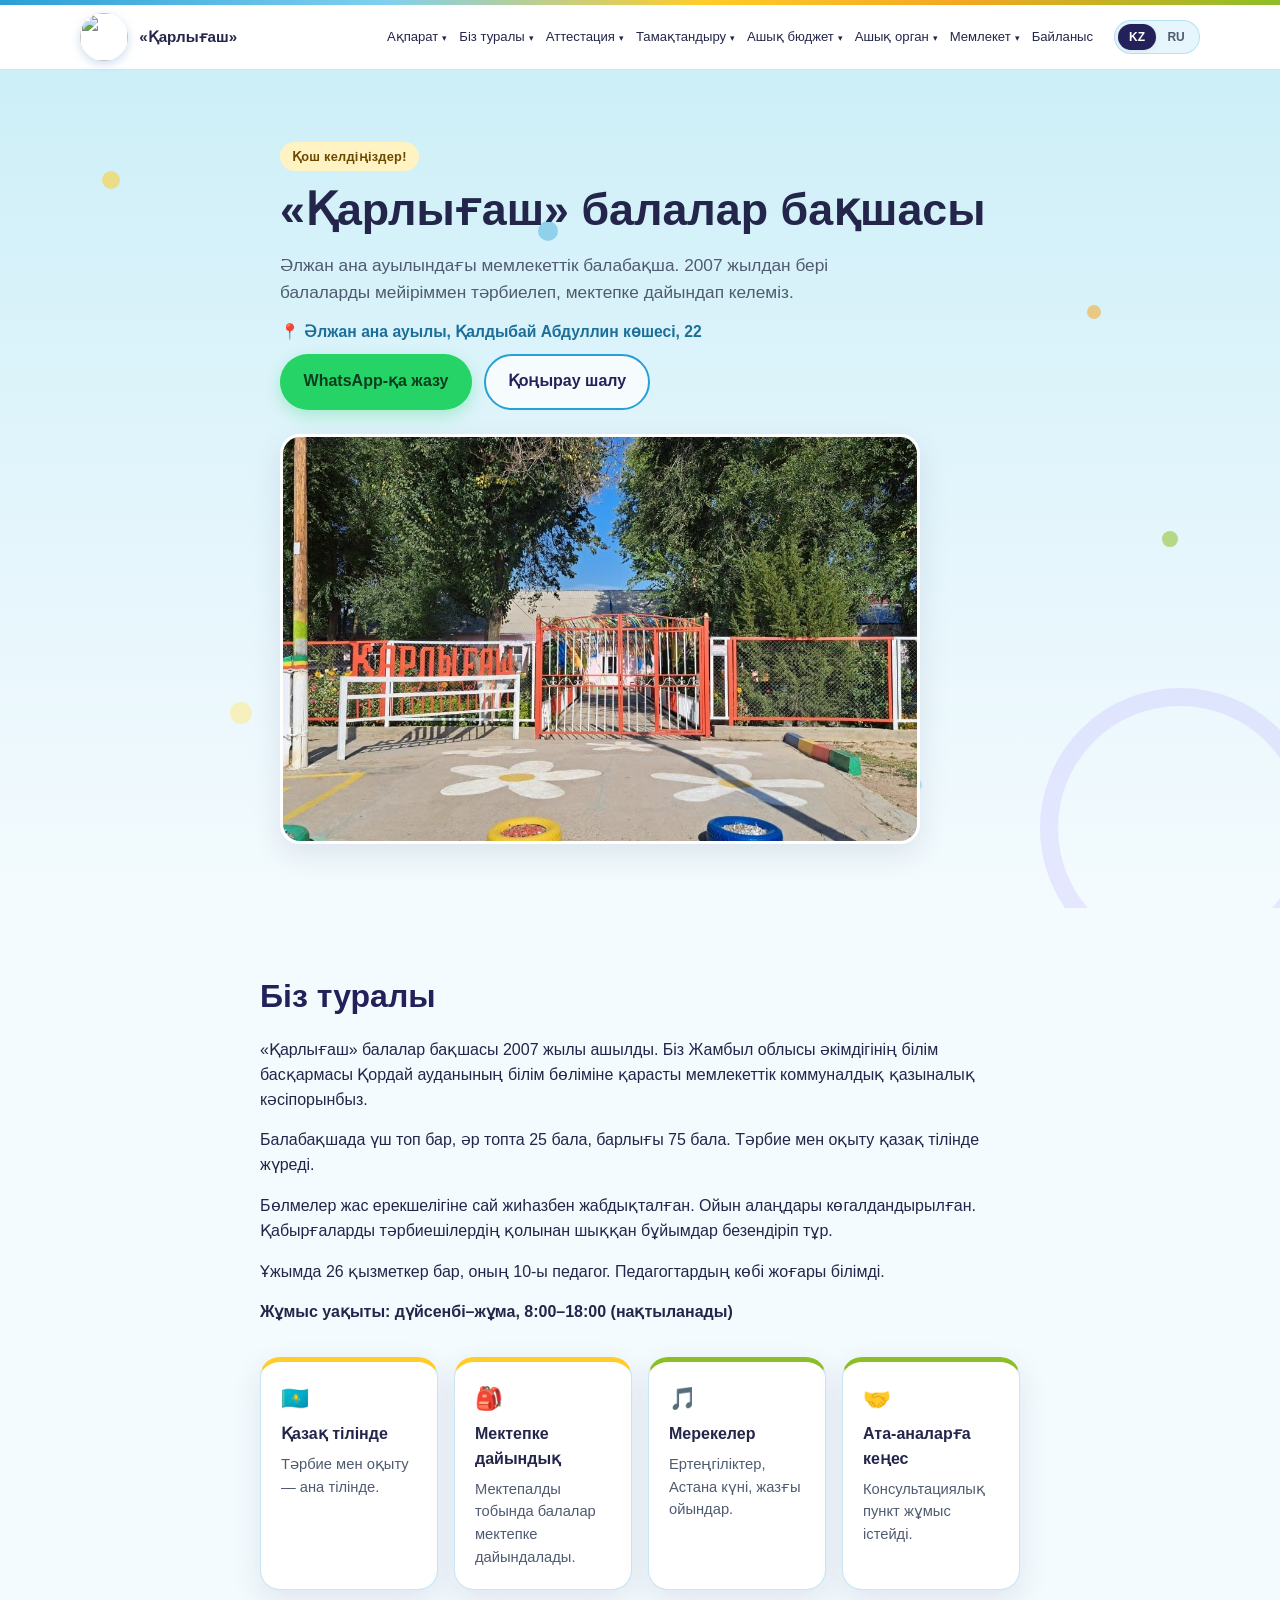
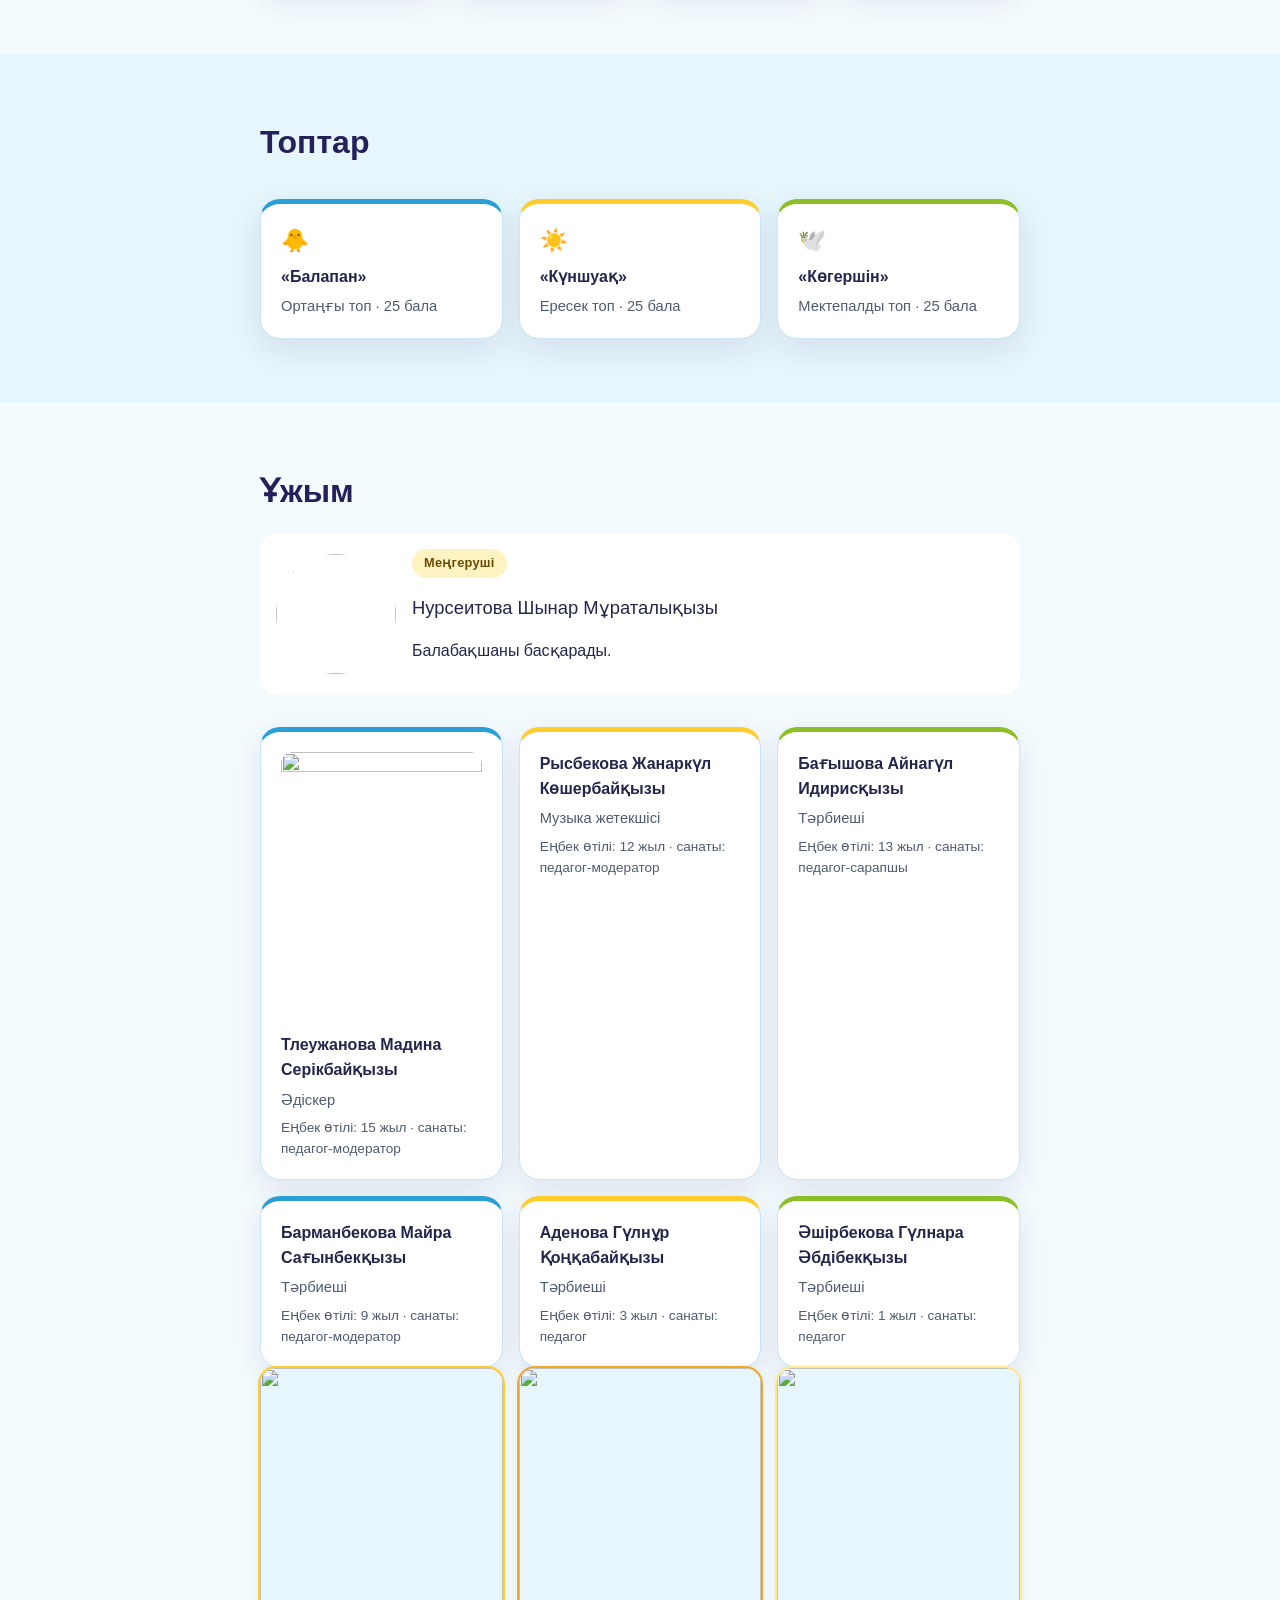
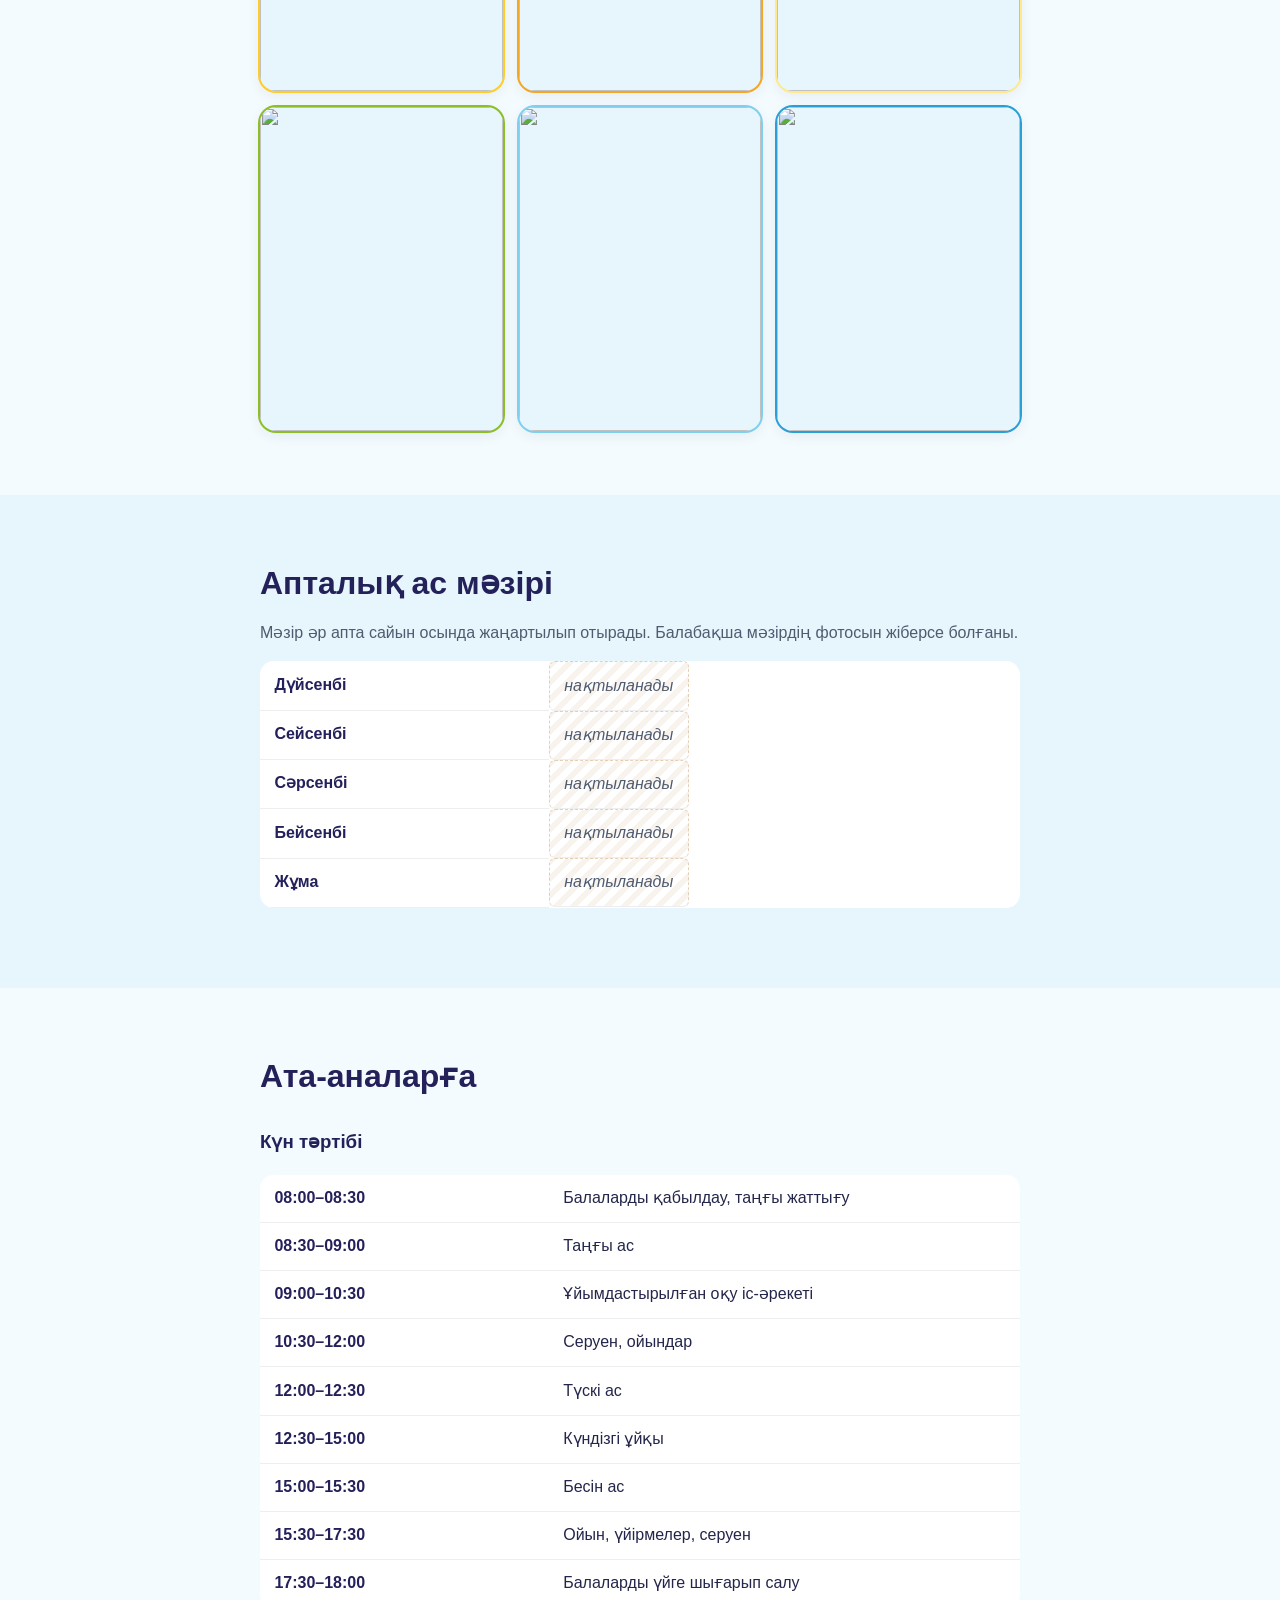
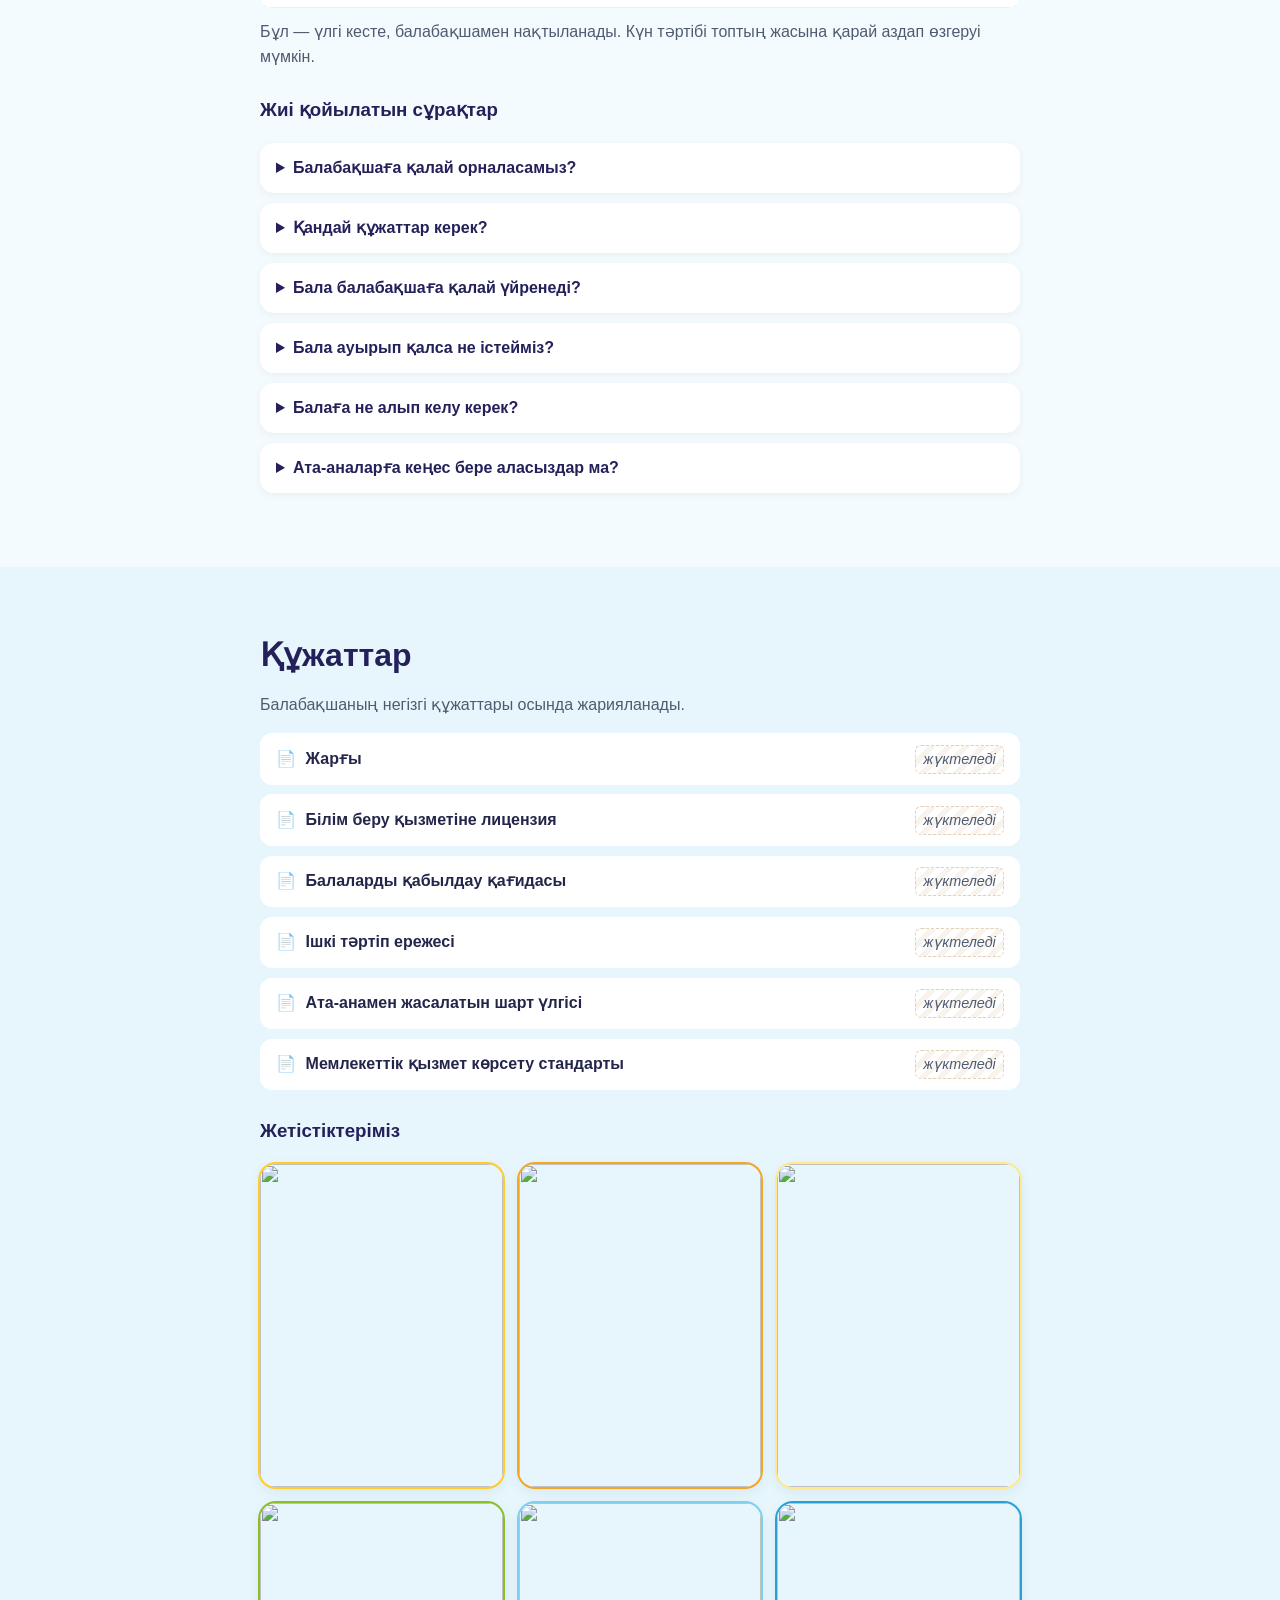
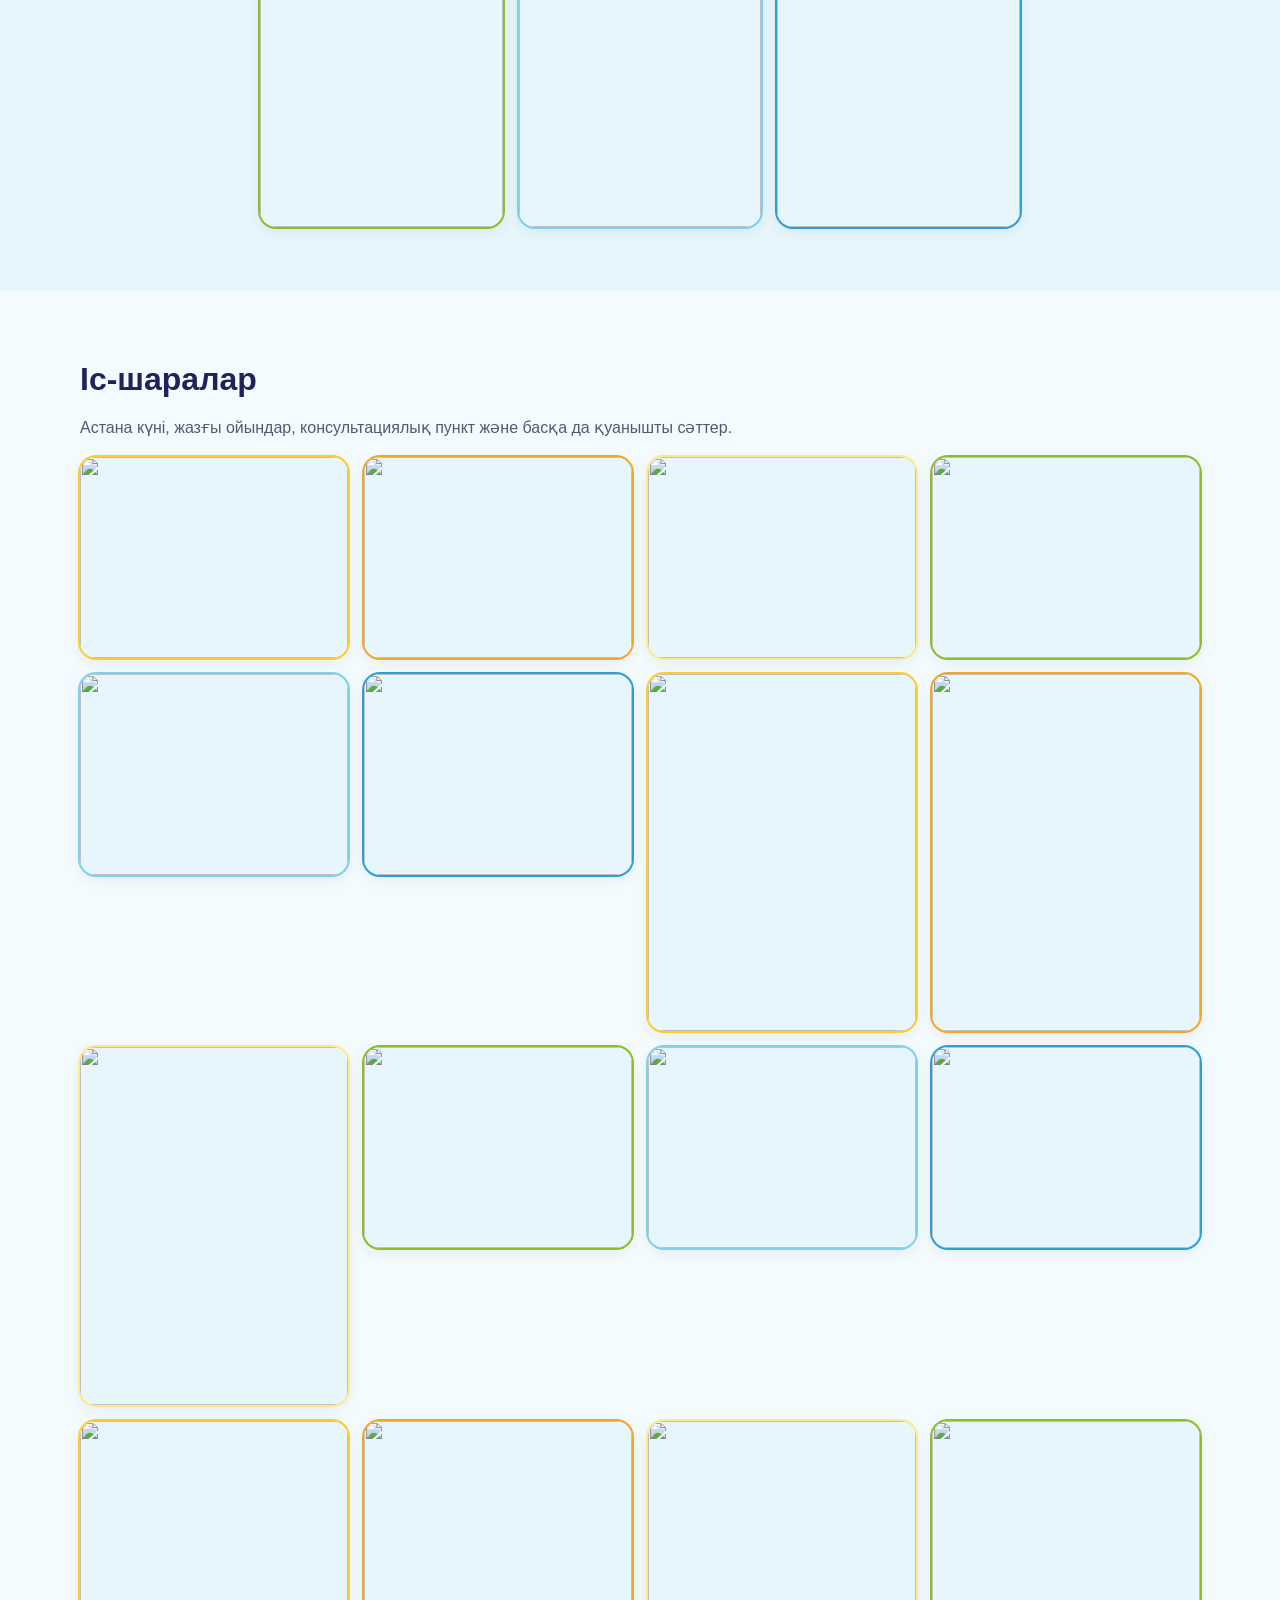
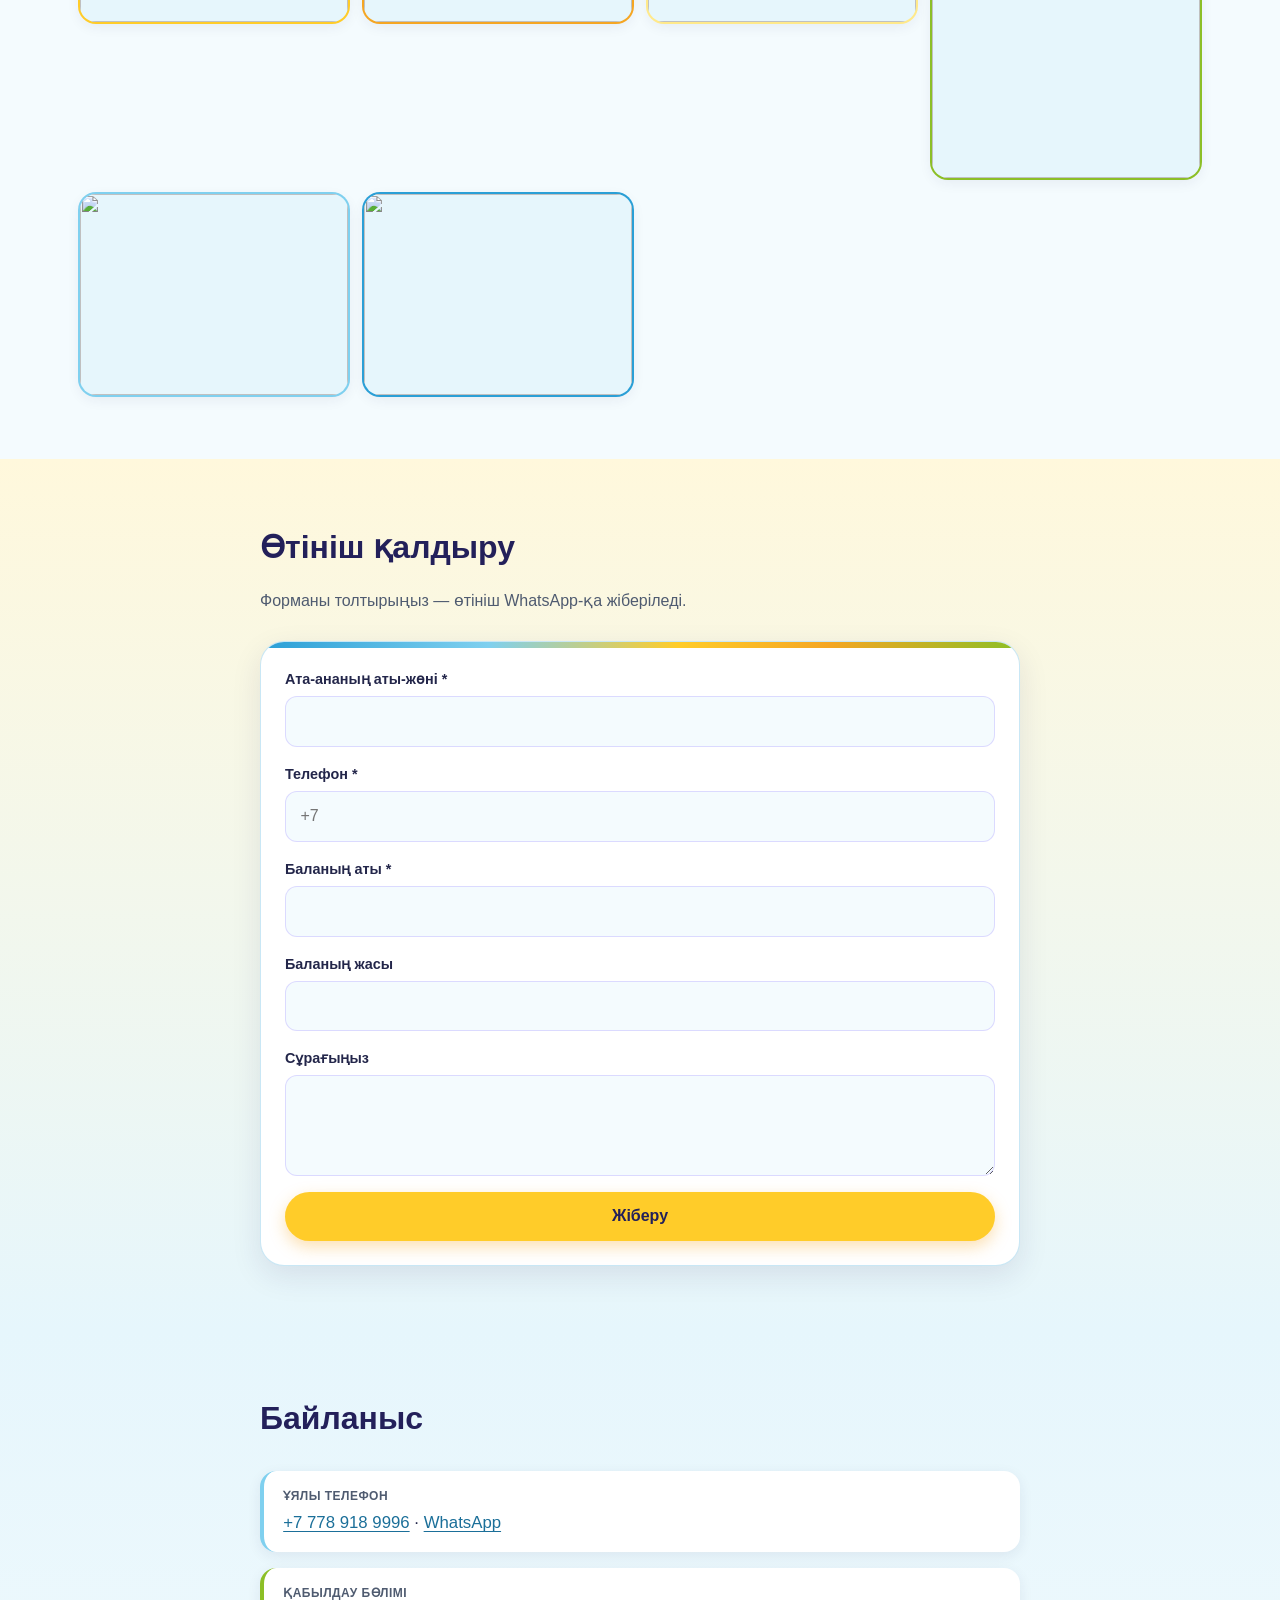
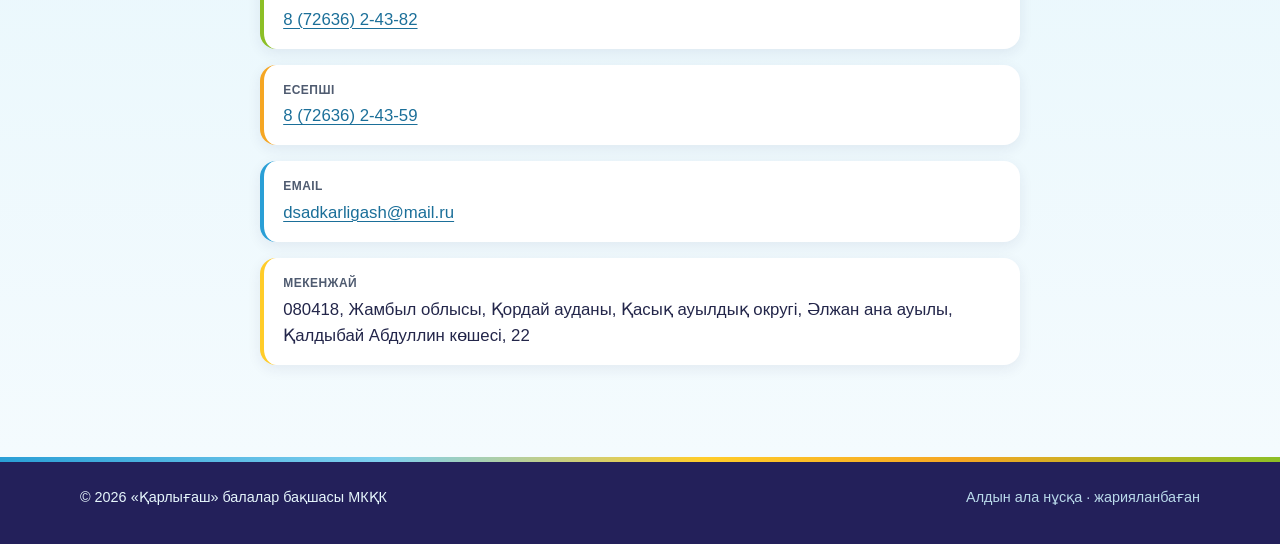
==== commit 18d207fb: "Full RU translation of all page content; RU dates, meta, titles; anthem labels; v=10" ====
--- a/index.html
+++ b/index.html
@@ -6,7 +6,7 @@
 <meta name="robots" content="noindex, nofollow" />
 <meta name="description" content="«Қарлығаш» балалар бақшасы — Әлжан ана ауылы, Қордай ауданы. / Детский сад «Карлыгаш», с. Алжан ана, Кордайский район." />
 <title>«Қарлығаш» балалар бақшасы</title>
-<link rel="stylesheet" href="css/styles.css?v=7" />
+<link rel="stylesheet" href="css/styles.css?v=10" />
 <link rel="icon" type="image/png" href="assets/favicon.png?v=6" />
 <link rel="apple-touch-icon" href="assets/apple-touch-icon.png?v=6" />
 <meta property="og:title" content="«Қарлығаш» балалар бақшасы" />
@@ -120,7 +120,7 @@
 <p>© <span id="year"></span> <span data-i18n="brandFull">«Қарлығаш» балалар бақшасы МКҚК</span></p>
 <p class="muted" data-i18n="footerDraft">Алдын ала нұсқа · жарияланбаған</p></div></footer>
 <div class="lightbox" id="lightbox" hidden role="dialog" aria-modal="true"><button type="button" class="lightbox-close" id="lightboxClose">×</button><p class="lightbox-count" id="lightboxCount">1/1</p><button type="button" class="lightbox-nav prev" id="lightboxPrev">‹</button><div class="lightbox-viewport" id="lightboxViewport"><div class="lightbox-track" id="lightboxTrack"><div class="lightbox-slide"><img alt="" draggable="false" /></div><div class="lightbox-slide"><img alt="" draggable="false" /></div><div class="lightbox-slide"><img alt="" draggable="false" /></div></div></div><button type="button" class="lightbox-nav next" id="lightboxNext">›</button></div>
-<script src="js/i18n.js?v=6"></script>
-<script src="js/nav.js?v=6"></script>
-<script src="js/main.js?v=6"></script>
+<script src="js/i18n.js?v=10"></script>
+<script src="js/nav.js?v=10"></script>
+<script src="js/main.js?v=10"></script>
 </body></html>
--- a/css/styles.css
+++ b/css/styles.css
@@ -813,9 +813,23 @@
 .admin-card figcaption span{color:var(--muted);font-size:.92rem}
 .menu-table thead th{background:var(--q-sky-soft)}
 .nav .dd-btn,.nav>a{white-space:nowrap}
-@media(min-width:1280px) and (max-width:1440px){.nav .dd-btn,.nav>a{font-size:.82rem;padding:.4rem .3rem}.logo-text small{display:none}}
+@media(min-width:1280px){.nav .dd-btn,.nav>a{font-size:.82rem;padding:.4rem .3rem}.logo-text small{display:none}}
 /* header: brand never overlapped */
 .header-inner{display:flex;align-items:center;gap:1rem;min-width:0}
 .logo{flex-shrink:0;position:relative;z-index:1}
 .logo-text strong,.logo-text small{white-space:nowrap}
-@media(min-width:1280px){.nav{flex:1 1 auto;min-width:0;flex-wrap:wrap;justify-content:flex-end}}
+
+.nav-toggle{flex-direction:column;align-items:center;justify-content:center;flex-shrink:0}
+
+/* nav: never wrap; JS adds html.nav-burger when it doesn't fit */
+@media(min-width:1280px){.nav{flex:0 1 auto;min-width:0;flex-wrap:nowrap!important;white-space:nowrap;margin-left:auto}}
+.nav>*{flex-shrink:0;white-space:nowrap}
+.nav>a.nav-home{display:none}
+html.nav-burger .nav-toggle{display:flex!important}
+html.nav-burger .nav{display:none!important;position:absolute;top:100%;left:0;right:0;background:#fff;flex-direction:column;align-items:stretch;padding:.5rem 1rem 1rem;box-shadow:var(--shadow);max-height:80vh;overflow:auto;white-space:normal}
+html.nav-burger .nav.is-open{display:flex!important}
+html.nav-burger .nav .dd-menu{position:static;box-shadow:none;border-top:0;padding:0 0 .3rem 1rem;min-width:0}
+html.nav-burger .nav .dd:not(.open):hover .dd-menu{display:none}
+html.nav-burger .nav .dd-btn,html.nav-burger .nav>a{text-align:left;width:100%;padding:.7rem .5rem;font-size:1rem;border-bottom:1px solid #eef3f7;border-radius:0}
+html.nav-burger .nav>a.nav-home{display:block}
+@media(max-width:1279px){.nav>a.nav-home{display:block}}
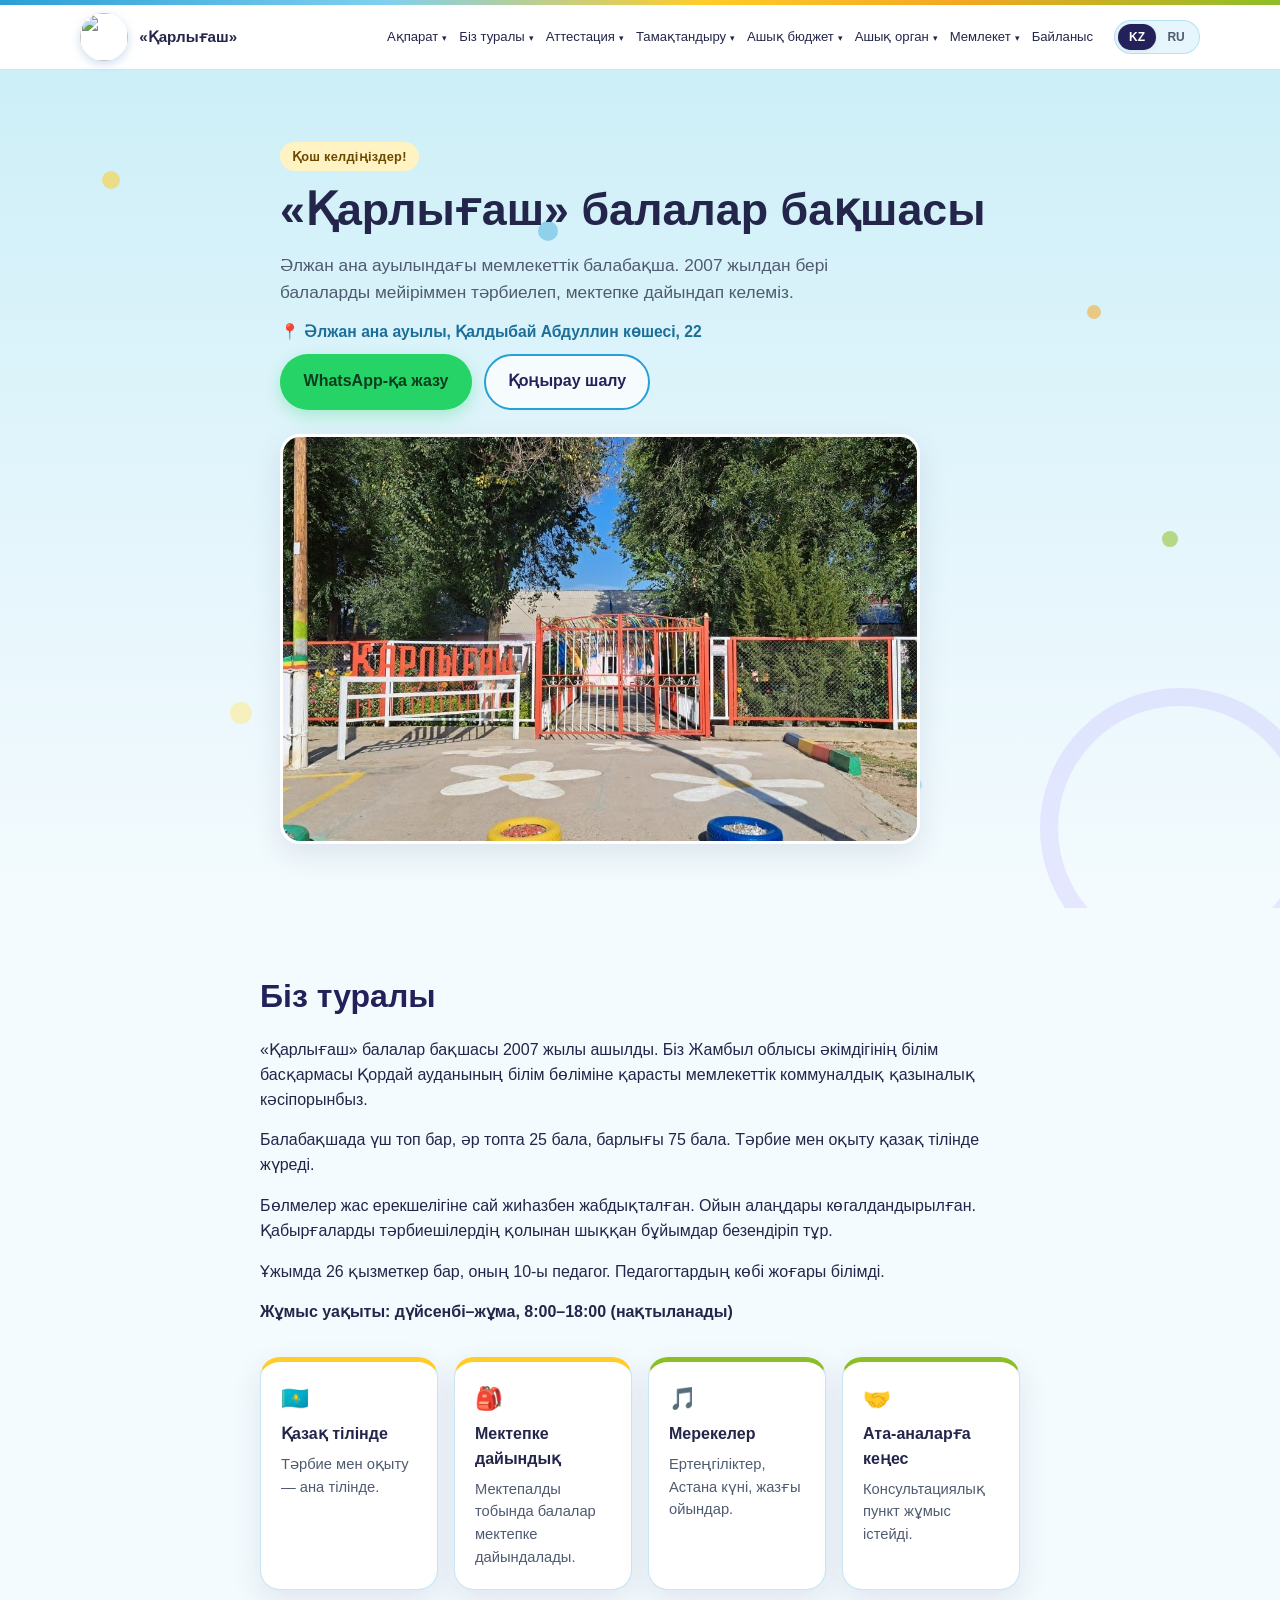
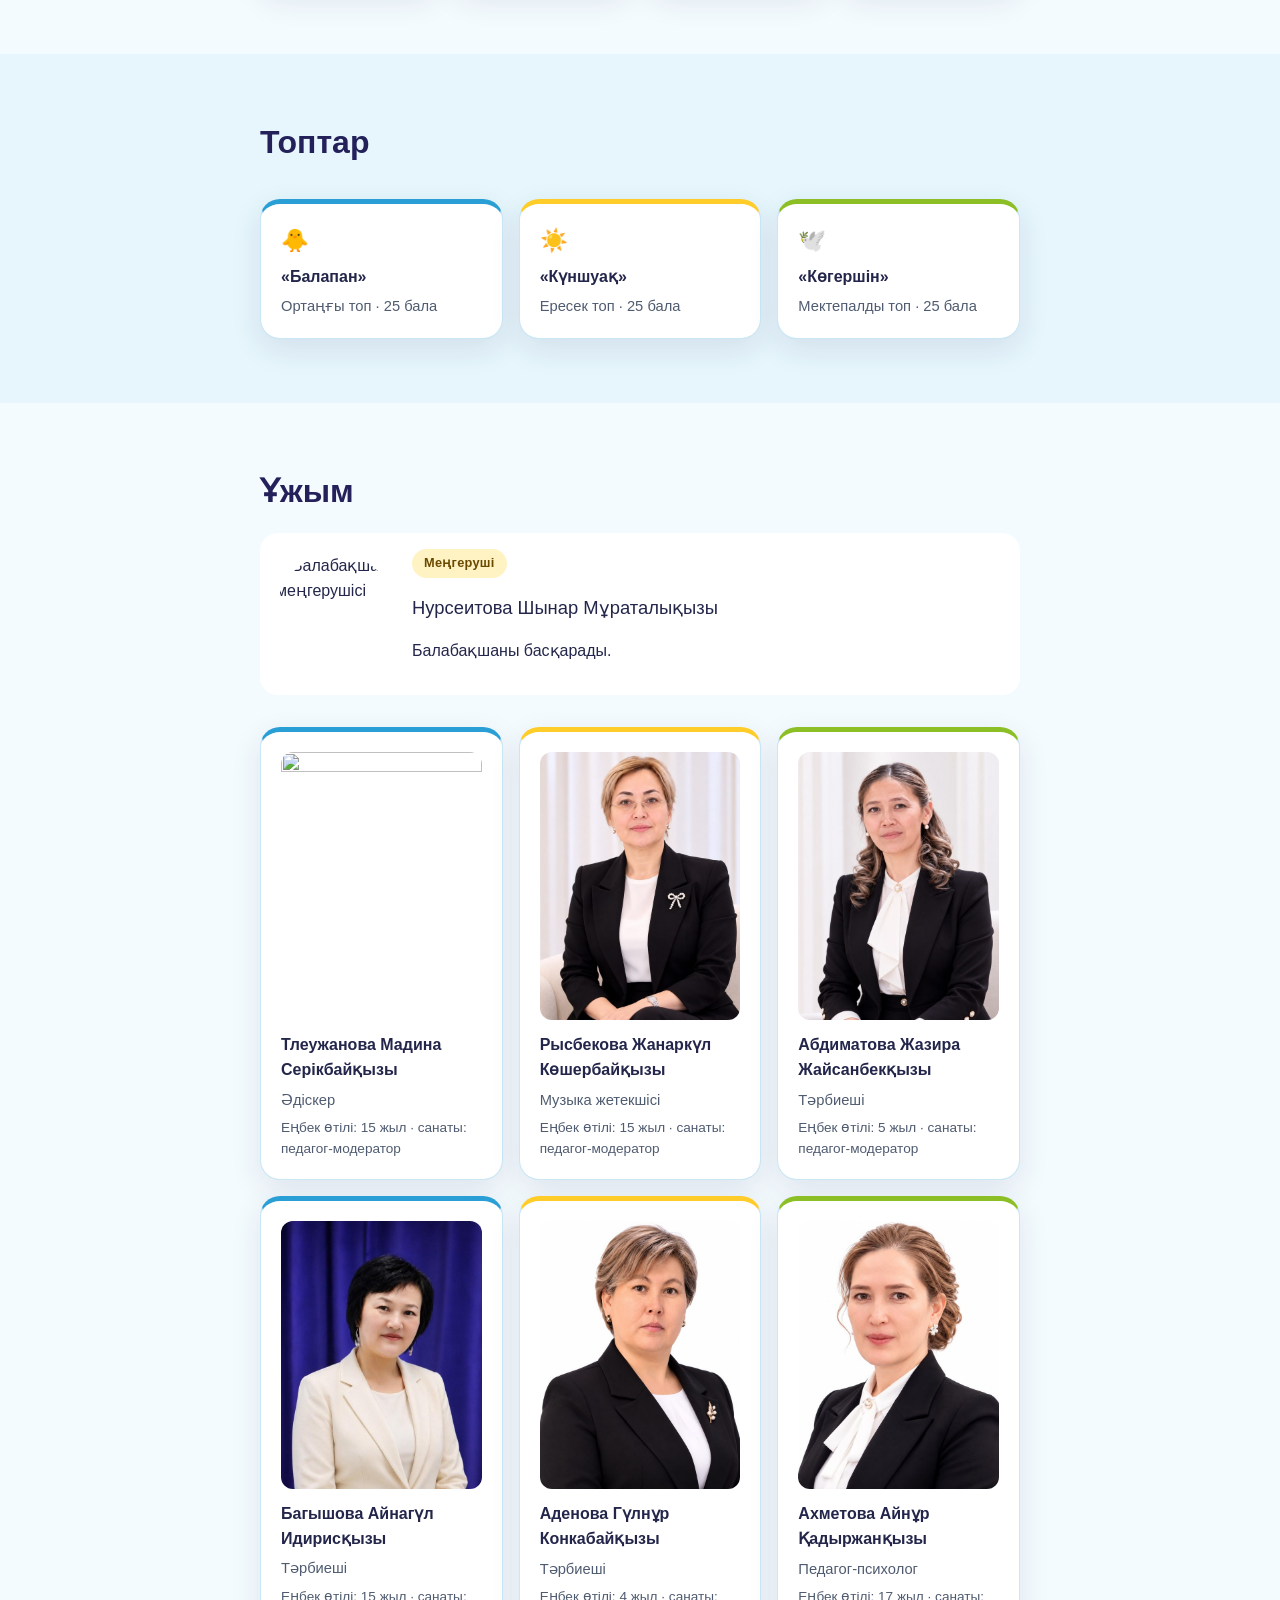
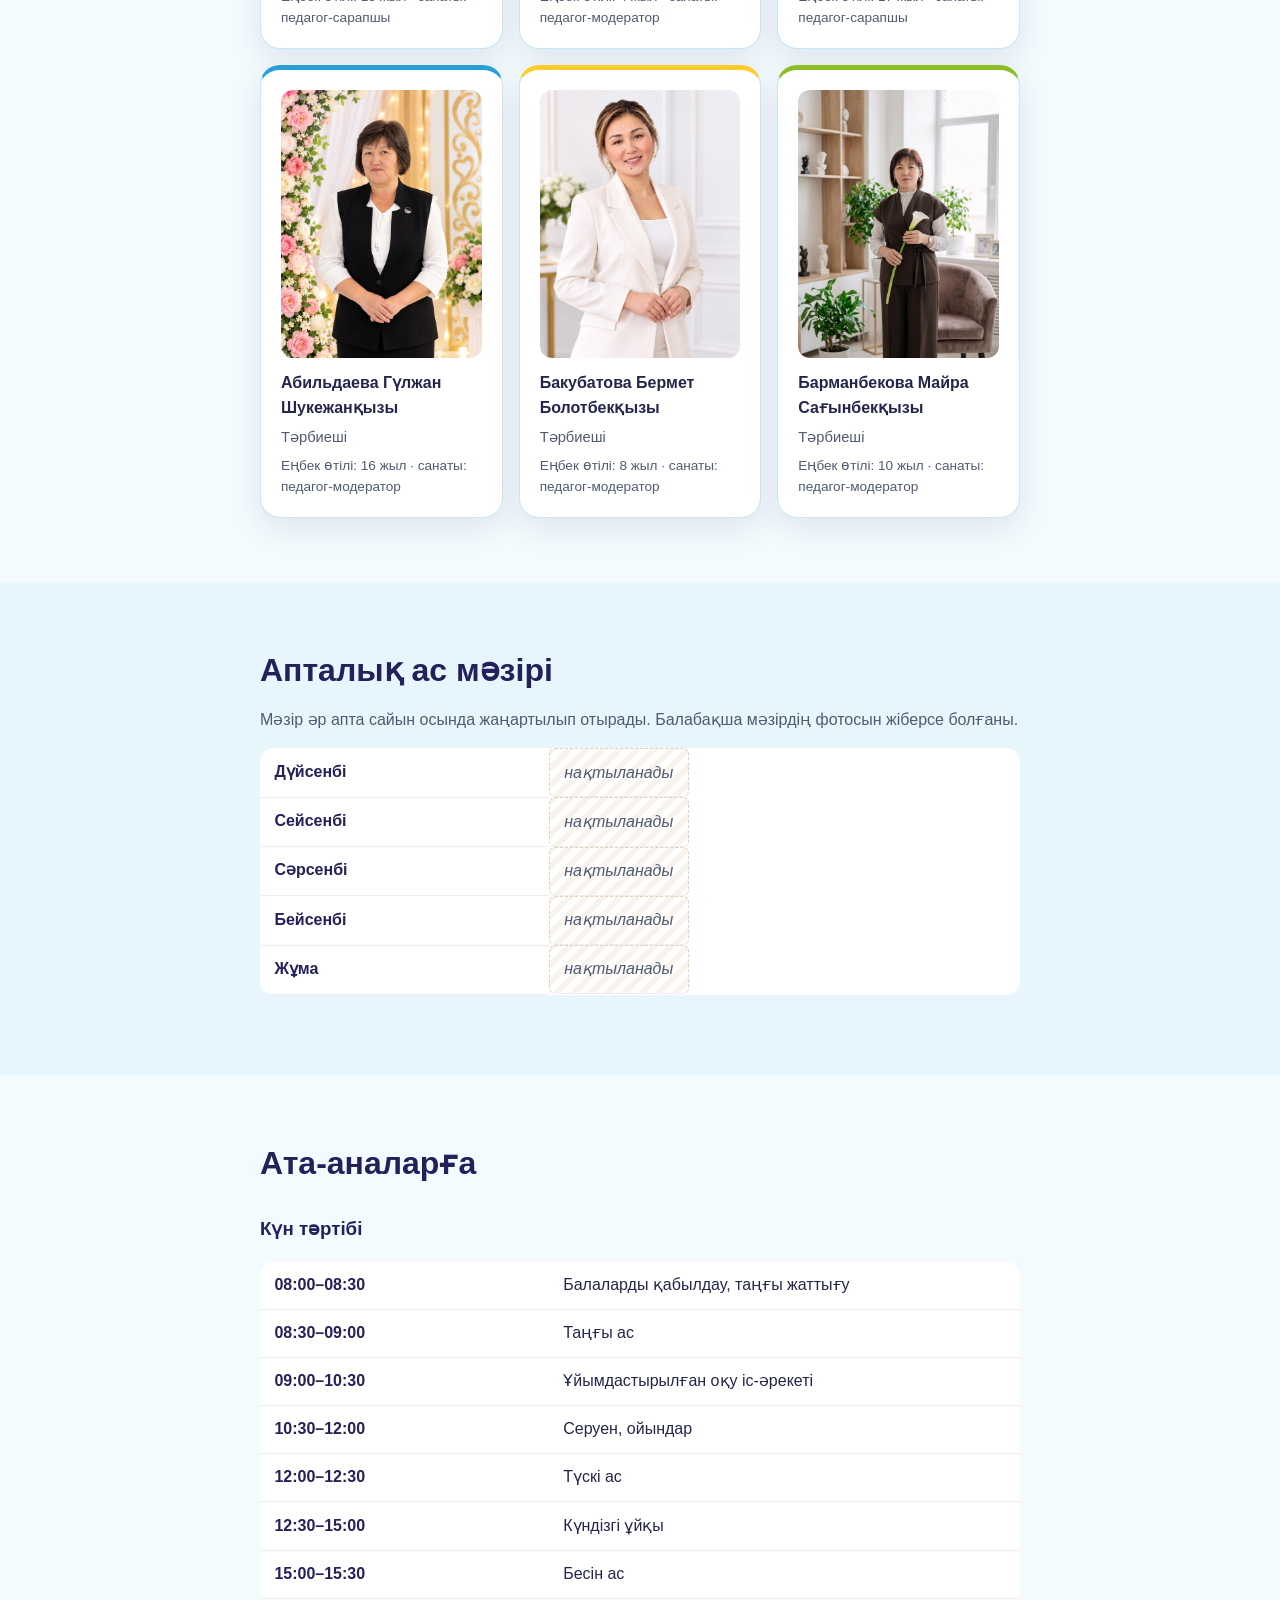
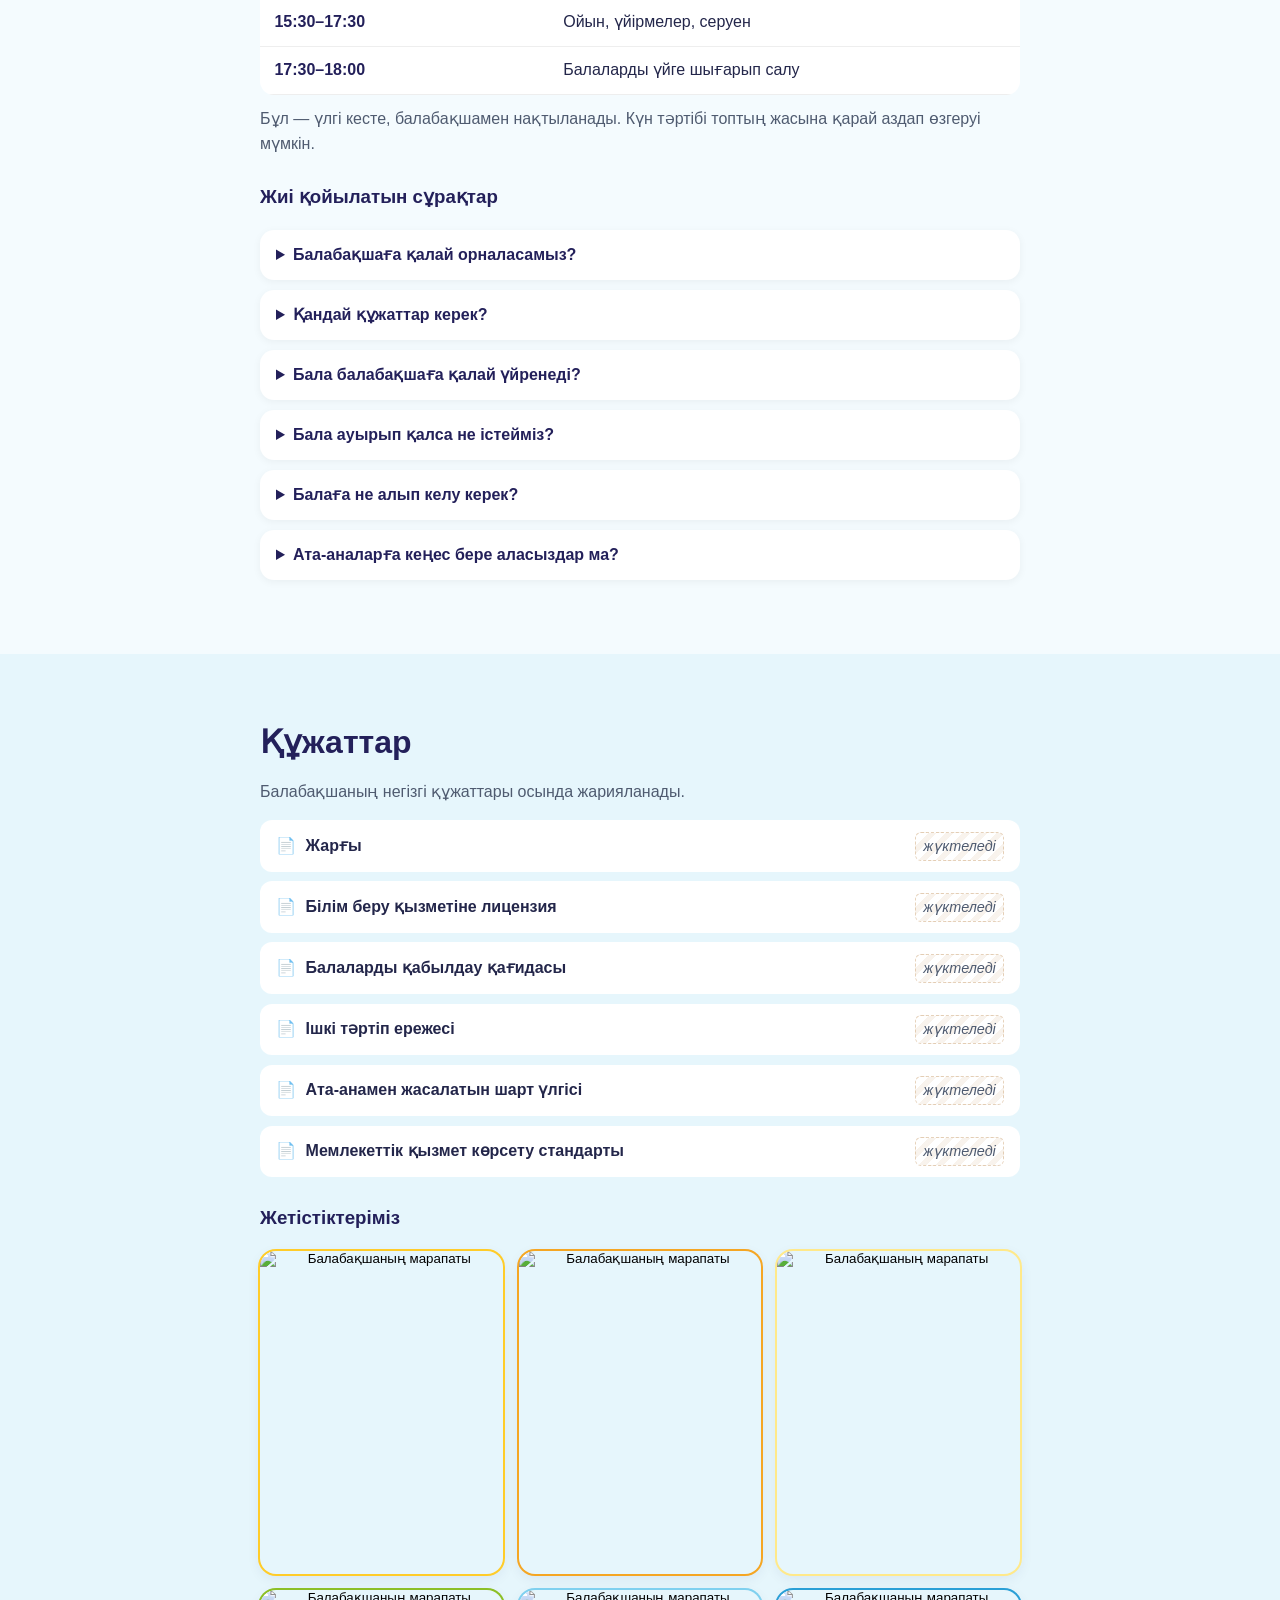
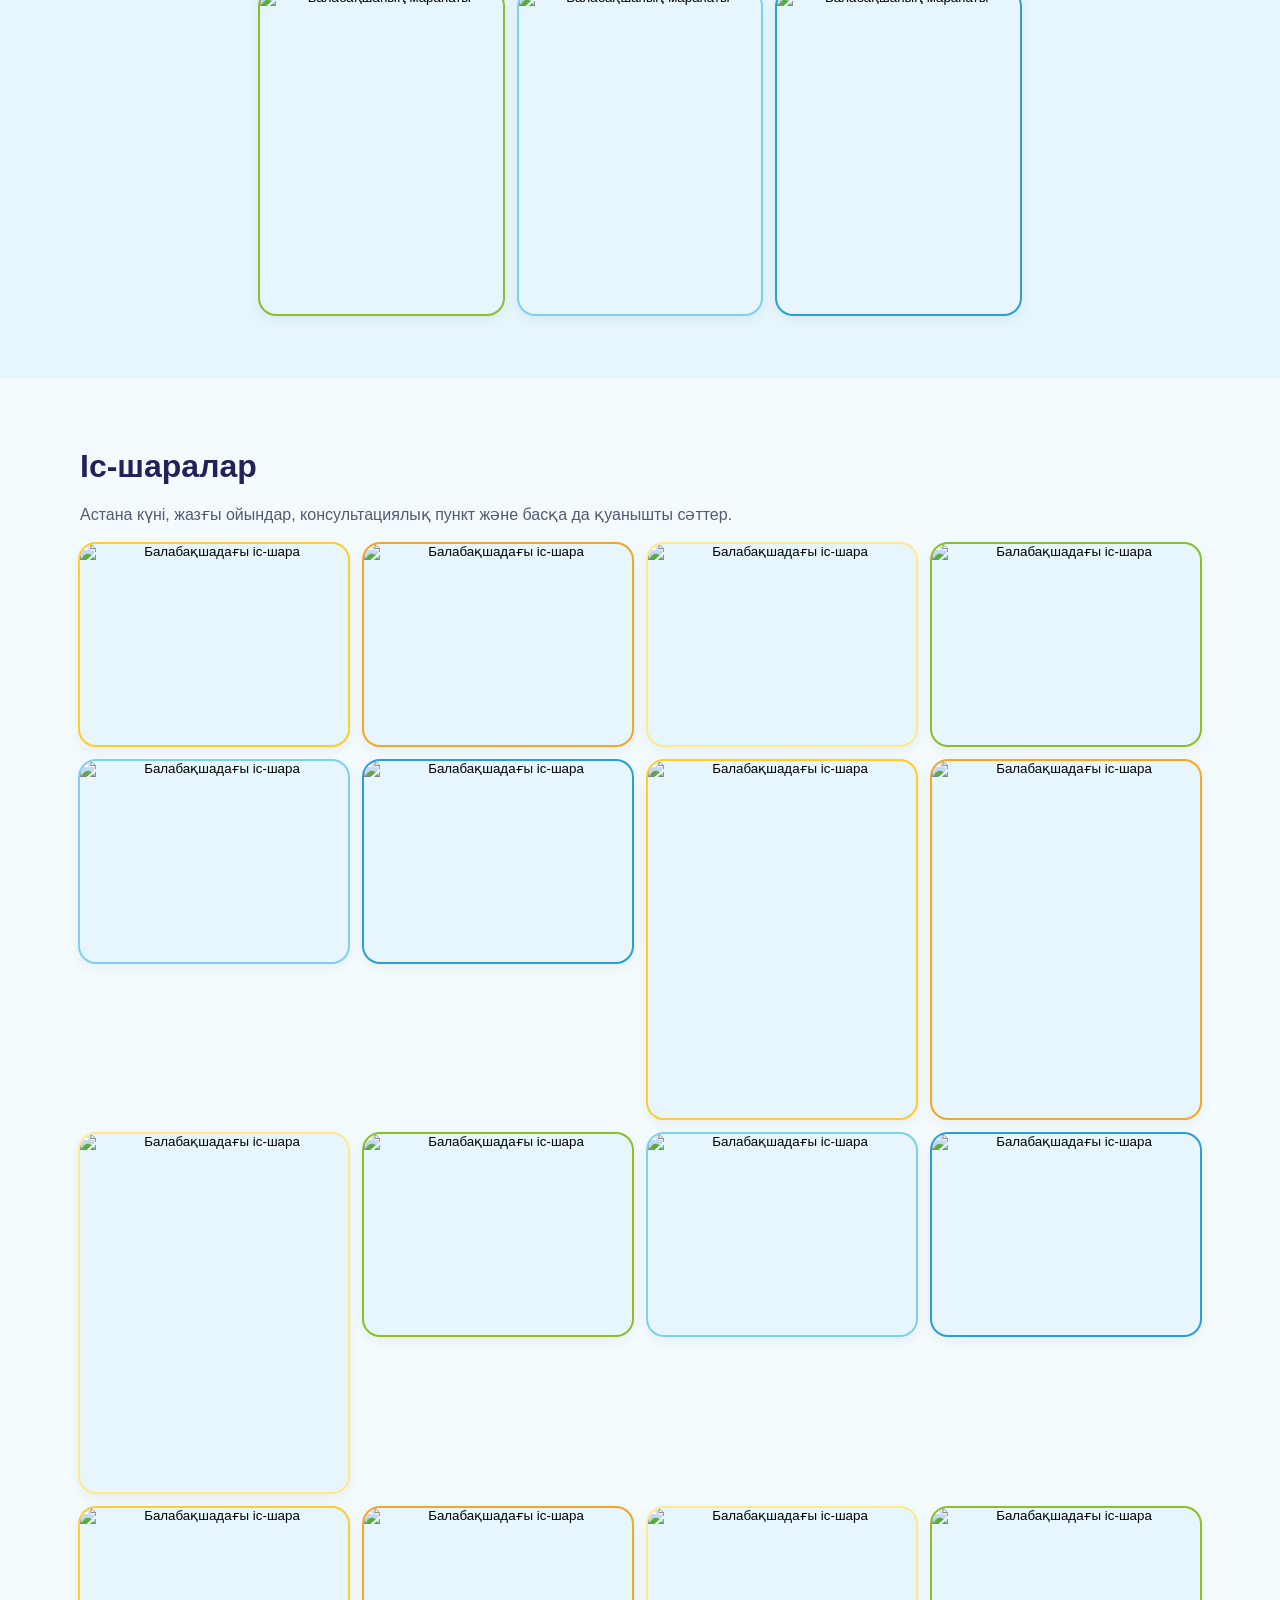
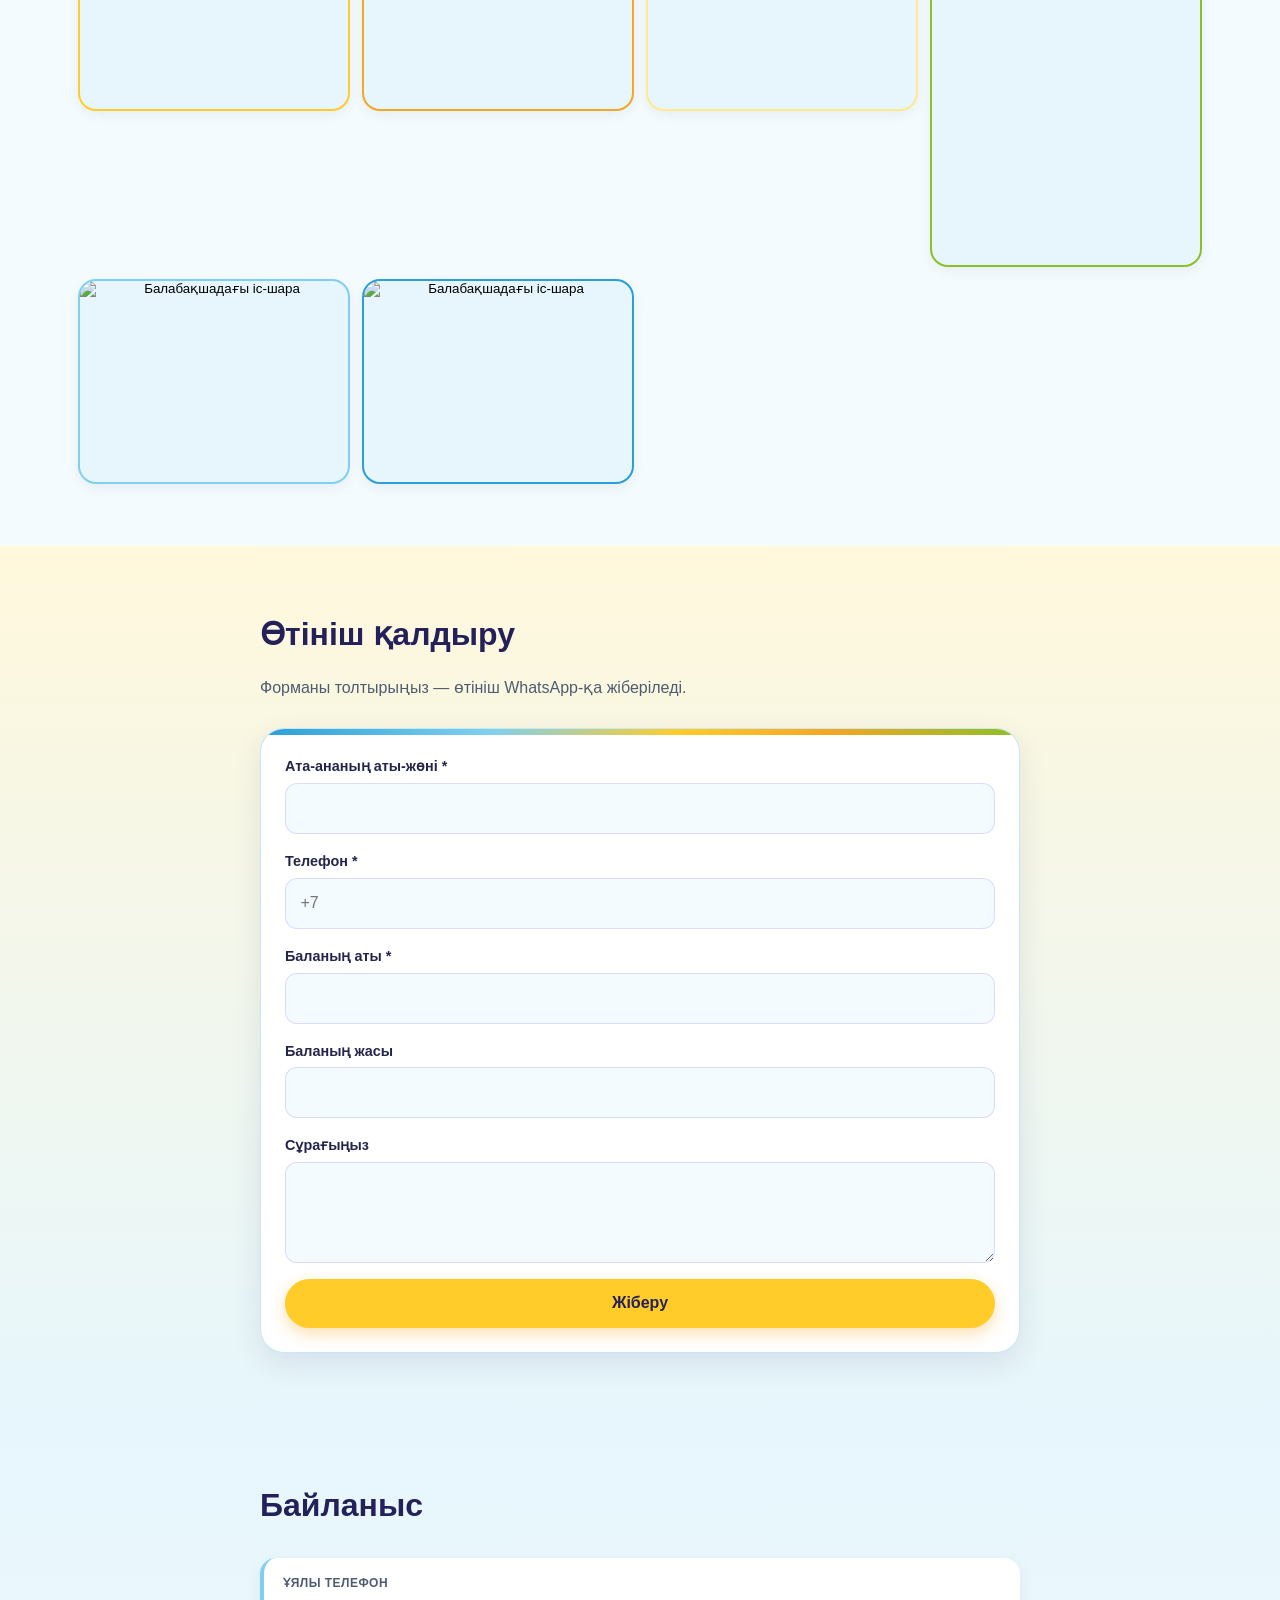
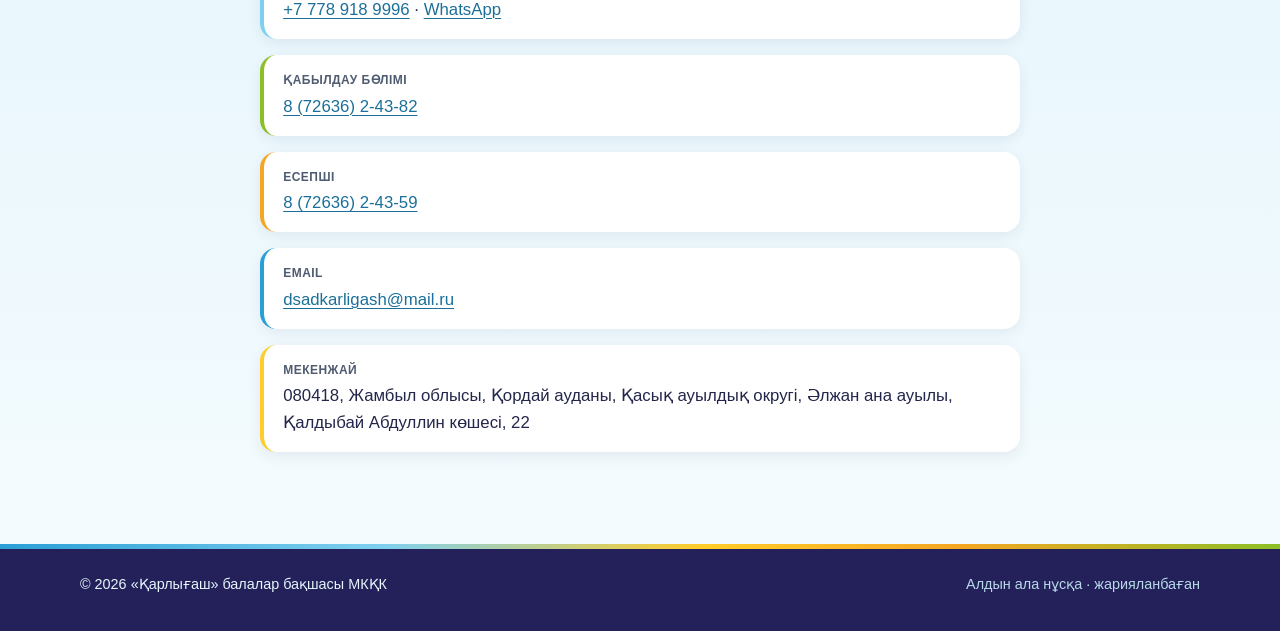
==== commit 3301f760: "Staff: 8 teachers with photos and KZ/RU captions; v=11" ====
--- a/index.html
+++ b/index.html
@@ -6,7 +6,7 @@
 <meta name="robots" content="noindex, nofollow" />
 <meta name="description" content="«Қарлығаш» балалар бақшасы — Әлжан ана ауылы, Қордай ауданы. / Детский сад «Карлыгаш», с. Алжан ана, Кордайский район." />
 <title>«Қарлығаш» балалар бақшасы</title>
-<link rel="stylesheet" href="css/styles.css?v=10" />
+<link rel="stylesheet" href="css/styles.css?v=11" />
 <link rel="icon" type="image/png" href="assets/favicon.png?v=6" />
 <link rel="apple-touch-icon" href="assets/apple-touch-icon.png?v=6" />
 <meta property="og:title" content="«Қарлығаш» балалар бақшасы" />
@@ -61,8 +61,7 @@
 <section class="section" id="team"><div class="container narrow">
 <h2 data-i18n="teamTitle">Ұжым</h2>
 <div class="head-card"><img src="assets/team/head.jpg?v=6" alt="" data-i18n-alt="headAlt" loading="lazy"><div><p class="eyebrow" data-i18n="headRole">Меңгеруші</p><p class="head-name" data-i18n="headName">Нурсеитова Шынар Мұраталықызы</p><p data-i18n="headNote">Балабақшаны басқарады.</p></div></div>
-<ul class="soft-cards team-list" role="list"><li><img class="tm-photo" src="assets/team/metodist.jpg?v=6" alt="" loading="lazy"><strong data-i18n="tm0n">Тлеужанова Мадина Серікбайқызы</strong><span data-i18n="tm0r">Әдіскер</span><span data-i18n="tm0e">Еңбек өтілі: 15 жыл · санаты: педагог-модератор</span></li><li><strong data-i18n="tm1n">Рысбекова Жанаркүл Көшербайқызы</strong><span data-i18n="tm1r">Музыка жетекшісі</span><span data-i18n="tm1e">Еңбек өтілі: 12 жыл · санаты: педагог-модератор</span></li><li><strong data-i18n="tm2n">Бағышова Айнагүл Идирисқызы</strong><span data-i18n="tm2r">Тәрбиеші</span><span data-i18n="tm2e">Еңбек өтілі: 13 жыл · санаты: педагог-сарапшы</span></li><li><strong data-i18n="tm3n">Барманбекова Майра Сағынбекқызы</strong><span data-i18n="tm3r">Тәрбиеші</span><span data-i18n="tm3e">Еңбек өтілі: 9 жыл · санаты: педагог-модератор</span></li><li><strong data-i18n="tm4n">Аденова Гүлнұр Қоңқабайқызы</strong><span data-i18n="tm4r">Тәрбиеші</span><span data-i18n="tm4e">Еңбек өтілі: 3 жыл · санаты: педагог</span></li><li><strong data-i18n="tm5n">Әшірбекова Гүлнара Әбдібекқызы</strong><span data-i18n="tm5r">Тәрбиеші</span><span data-i18n="tm5e">Еңбек өтілі: 1 жыл · санаты: педагог</span></li></ul>
-<div class="gallery" data-gallery="team"><button type="button" class="gallery-item portrait" data-full="assets/team/t1.jpg"><img src="assets/team/t1.jpg" loading="lazy" alt="" data-i18n-alt="teamAlt"></button><button type="button" class="gallery-item portrait" data-full="assets/team/t2.jpg"><img src="assets/team/t2.jpg" loading="lazy" alt="" data-i18n-alt="teamAlt"></button><button type="button" class="gallery-item portrait" data-full="assets/team/t3.jpg"><img src="assets/team/t3.jpg" loading="lazy" alt="" data-i18n-alt="teamAlt"></button><button type="button" class="gallery-item portrait" data-full="assets/team/t4.jpg"><img src="assets/team/t4.jpg" loading="lazy" alt="" data-i18n-alt="teamAlt"></button><button type="button" class="gallery-item portrait" data-full="assets/team/t5.jpg"><img src="assets/team/t5.jpg" loading="lazy" alt="" data-i18n-alt="teamAlt"></button><button type="button" class="gallery-item portrait" data-full="assets/team/t6.jpg"><img src="assets/team/t6.jpg" loading="lazy" alt="" data-i18n-alt="teamAlt"></button></div>
+<ul class="soft-cards team-list" role="list"><li><img class="tm-photo" src="assets/team/metodist.jpg?v=6" alt="" loading="lazy"><strong data-i18n="tm0n">Тлеужанова Мадина Серікбайқызы</strong><span data-i18n="tm0r">Әдіскер</span><span data-i18n="tm0e">Еңбек өтілі: 15 жыл · санаты: педагог-модератор</span></li><li><img class="tm-photo" src="assets/team/s1.jpg?v=11" alt="Рысбекова Жанаркүл Көшербайқызы" loading="lazy"><strong data-i18n="tm1n">Рысбекова Жанаркүл Көшербайқызы</strong><span data-i18n="tm1r">Музыка жетекшісі</span><span data-i18n="tm1e">Еңбек өтілі: 15 жыл · санаты: педагог-модератор</span></li><li><img class="tm-photo" src="assets/team/s2.jpg?v=11" alt="Абдиматова Жазира Жайсанбекқызы" loading="lazy"><strong data-i18n="tm2n">Абдиматова Жазира Жайсанбекқызы</strong><span data-i18n="tm2r">Тәрбиеші</span><span data-i18n="tm2e">Еңбек өтілі: 5 жыл · санаты: педагог-модератор</span></li><li><img class="tm-photo" src="assets/team/s3.jpg?v=11" alt="Багышова Айнагүл Идирисқызы" loading="lazy"><strong data-i18n="tm3n">Багышова Айнагүл Идирисқызы</strong><span data-i18n="tm3r">Тәрбиеші</span><span data-i18n="tm3e">Еңбек өтілі: 15 жыл · санаты: педагог-сарапшы</span></li><li><img class="tm-photo" src="assets/team/s4.jpg?v=11" alt="Аденова Гүлнұр Конкабайқызы" loading="lazy"><strong data-i18n="tm4n">Аденова Гүлнұр Конкабайқызы</strong><span data-i18n="tm4r">Тәрбиеші</span><span data-i18n="tm4e">Еңбек өтілі: 4 жыл · санаты: педагог-модератор</span></li><li><img class="tm-photo" src="assets/team/s5.jpg?v=11" alt="Ахметова Айнұр Қадыржанқызы" loading="lazy"><strong data-i18n="tm5n">Ахметова Айнұр Қадыржанқызы</strong><span data-i18n="tm5r">Педагог-психолог</span><span data-i18n="tm5e">Еңбек өтілі: 17 жыл · санаты: педагог-сарапшы</span></li><li><img class="tm-photo" src="assets/team/s6.jpg?v=11" alt="Абильдаева Гүлжан Шукежанқызы" loading="lazy"><strong data-i18n="tm6n">Абильдаева Гүлжан Шукежанқызы</strong><span data-i18n="tm6r">Тәрбиеші</span><span data-i18n="tm6e">Еңбек өтілі: 16 жыл · санаты: педагог-модератор</span></li><li><img class="tm-photo" src="assets/team/s7.jpg?v=11" alt="Бакубатова Бермет Болотбекқызы" loading="lazy"><strong data-i18n="tm7n">Бакубатова Бермет Болотбекқызы</strong><span data-i18n="tm7r">Тәрбиеші</span><span data-i18n="tm7e">Еңбек өтілі: 8 жыл · санаты: педагог-модератор</span></li><li><img class="tm-photo" src="assets/team/s8.jpg?v=11" alt="Барманбекова Майра Сағынбекқызы" loading="lazy"><strong data-i18n="tm8n">Барманбекова Майра Сағынбекқызы</strong><span data-i18n="tm8r">Тәрбиеші</span><span data-i18n="tm8e">Еңбек өтілі: 10 жыл · санаты: педагог-модератор</span></li></ul>
 </div></section>
 
 <section class="section section-alt" id="menu"><div class="container narrow">
@@ -120,7 +119,7 @@
 <p>© <span id="year"></span> <span data-i18n="brandFull">«Қарлығаш» балалар бақшасы МКҚК</span></p>
 <p class="muted" data-i18n="footerDraft">Алдын ала нұсқа · жарияланбаған</p></div></footer>
 <div class="lightbox" id="lightbox" hidden role="dialog" aria-modal="true"><button type="button" class="lightbox-close" id="lightboxClose">×</button><p class="lightbox-count" id="lightboxCount">1/1</p><button type="button" class="lightbox-nav prev" id="lightboxPrev">‹</button><div class="lightbox-viewport" id="lightboxViewport"><div class="lightbox-track" id="lightboxTrack"><div class="lightbox-slide"><img alt="" draggable="false" /></div><div class="lightbox-slide"><img alt="" draggable="false" /></div><div class="lightbox-slide"><img alt="" draggable="false" /></div></div></div><button type="button" class="lightbox-nav next" id="lightboxNext">›</button></div>
-<script src="js/i18n.js?v=10"></script>
-<script src="js/nav.js?v=10"></script>
-<script src="js/main.js?v=10"></script>
+<script src="js/i18n.js?v=11"></script>
+<script src="js/nav.js?v=11"></script>
+<script src="js/main.js?v=11"></script>
 </body></html>
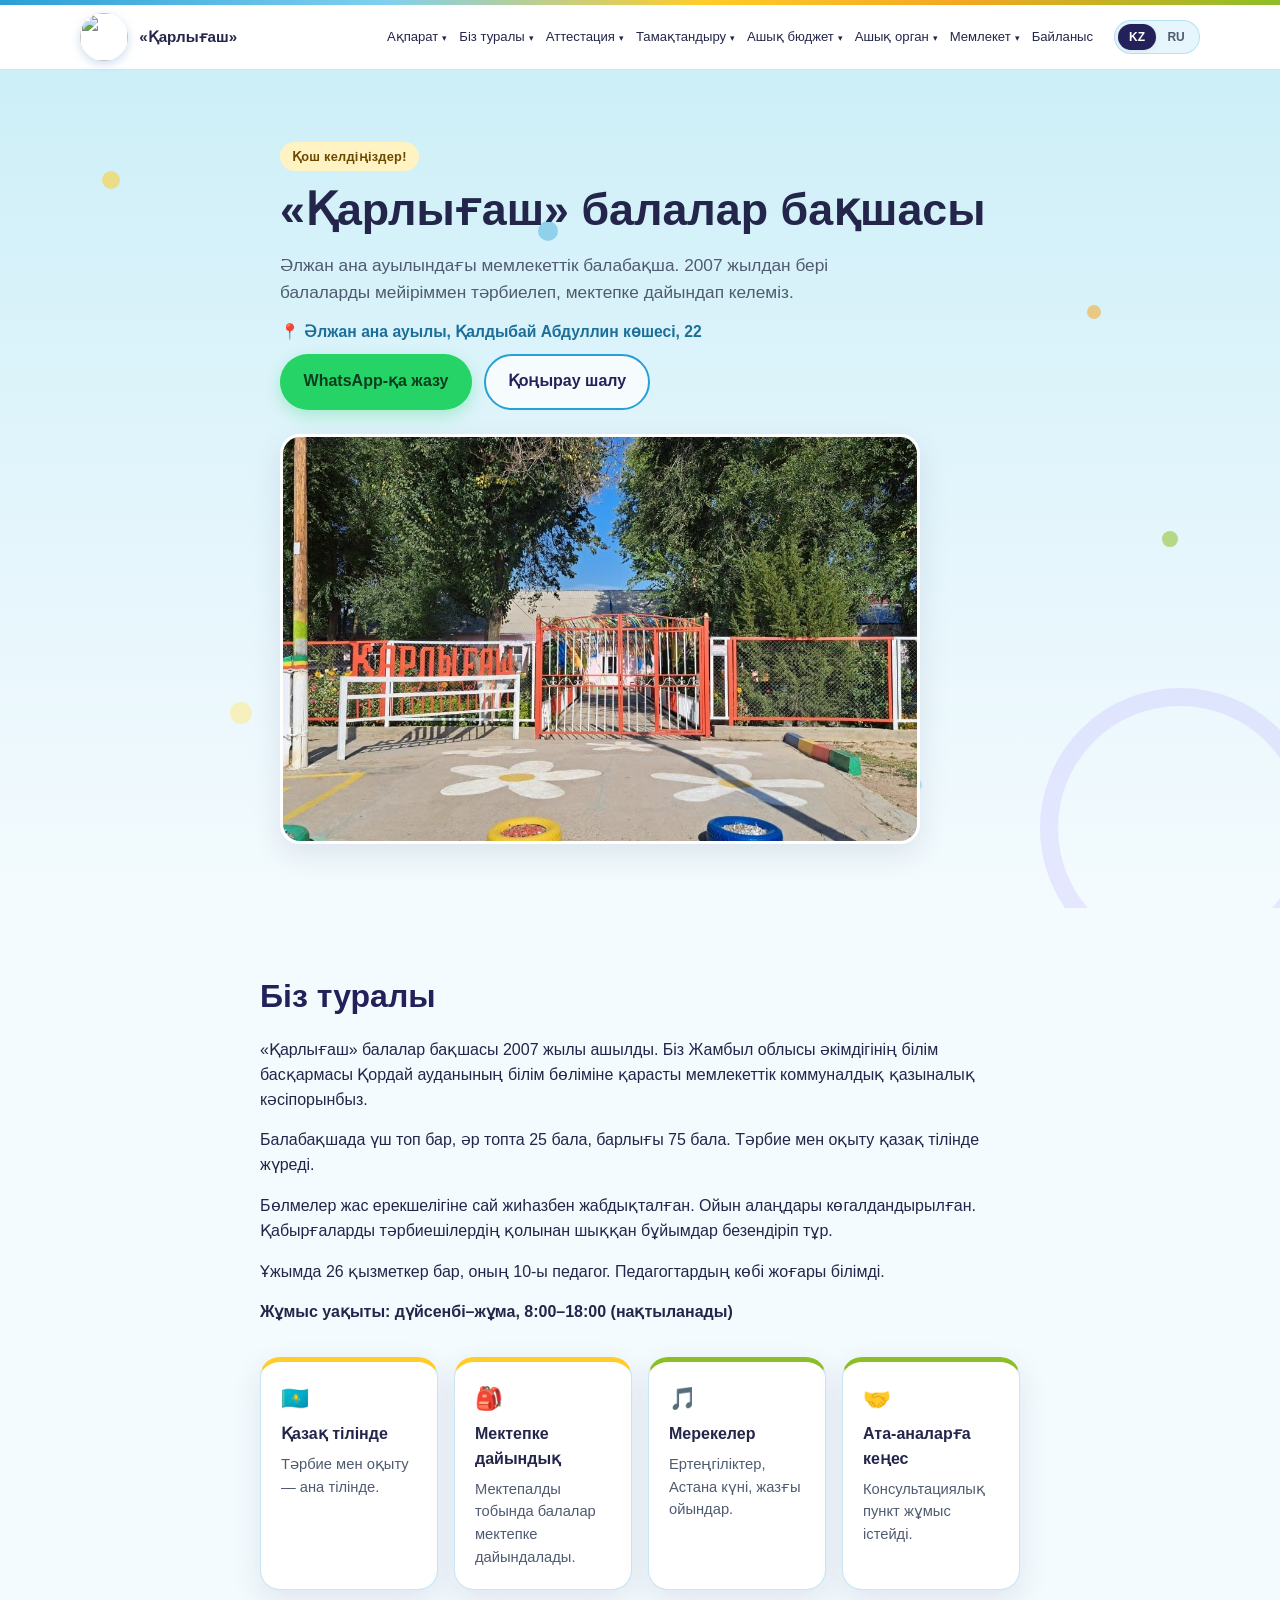
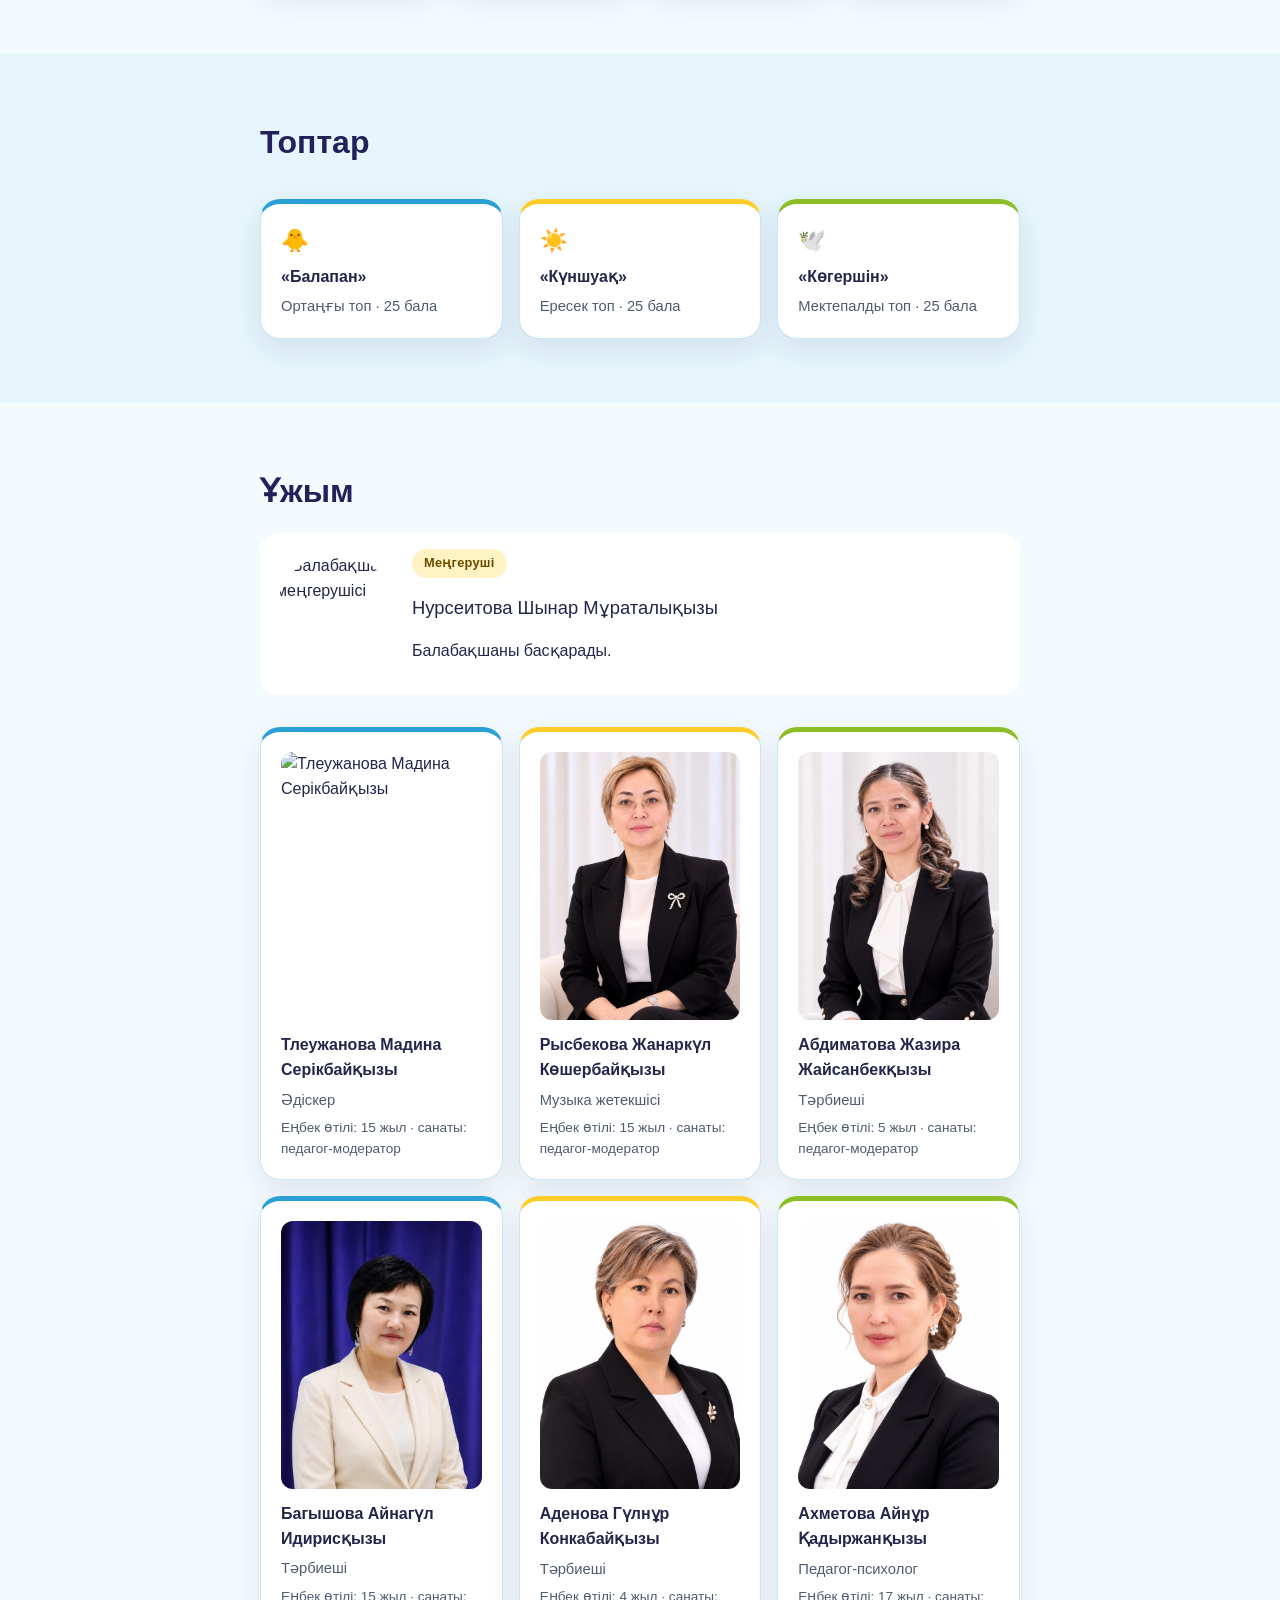
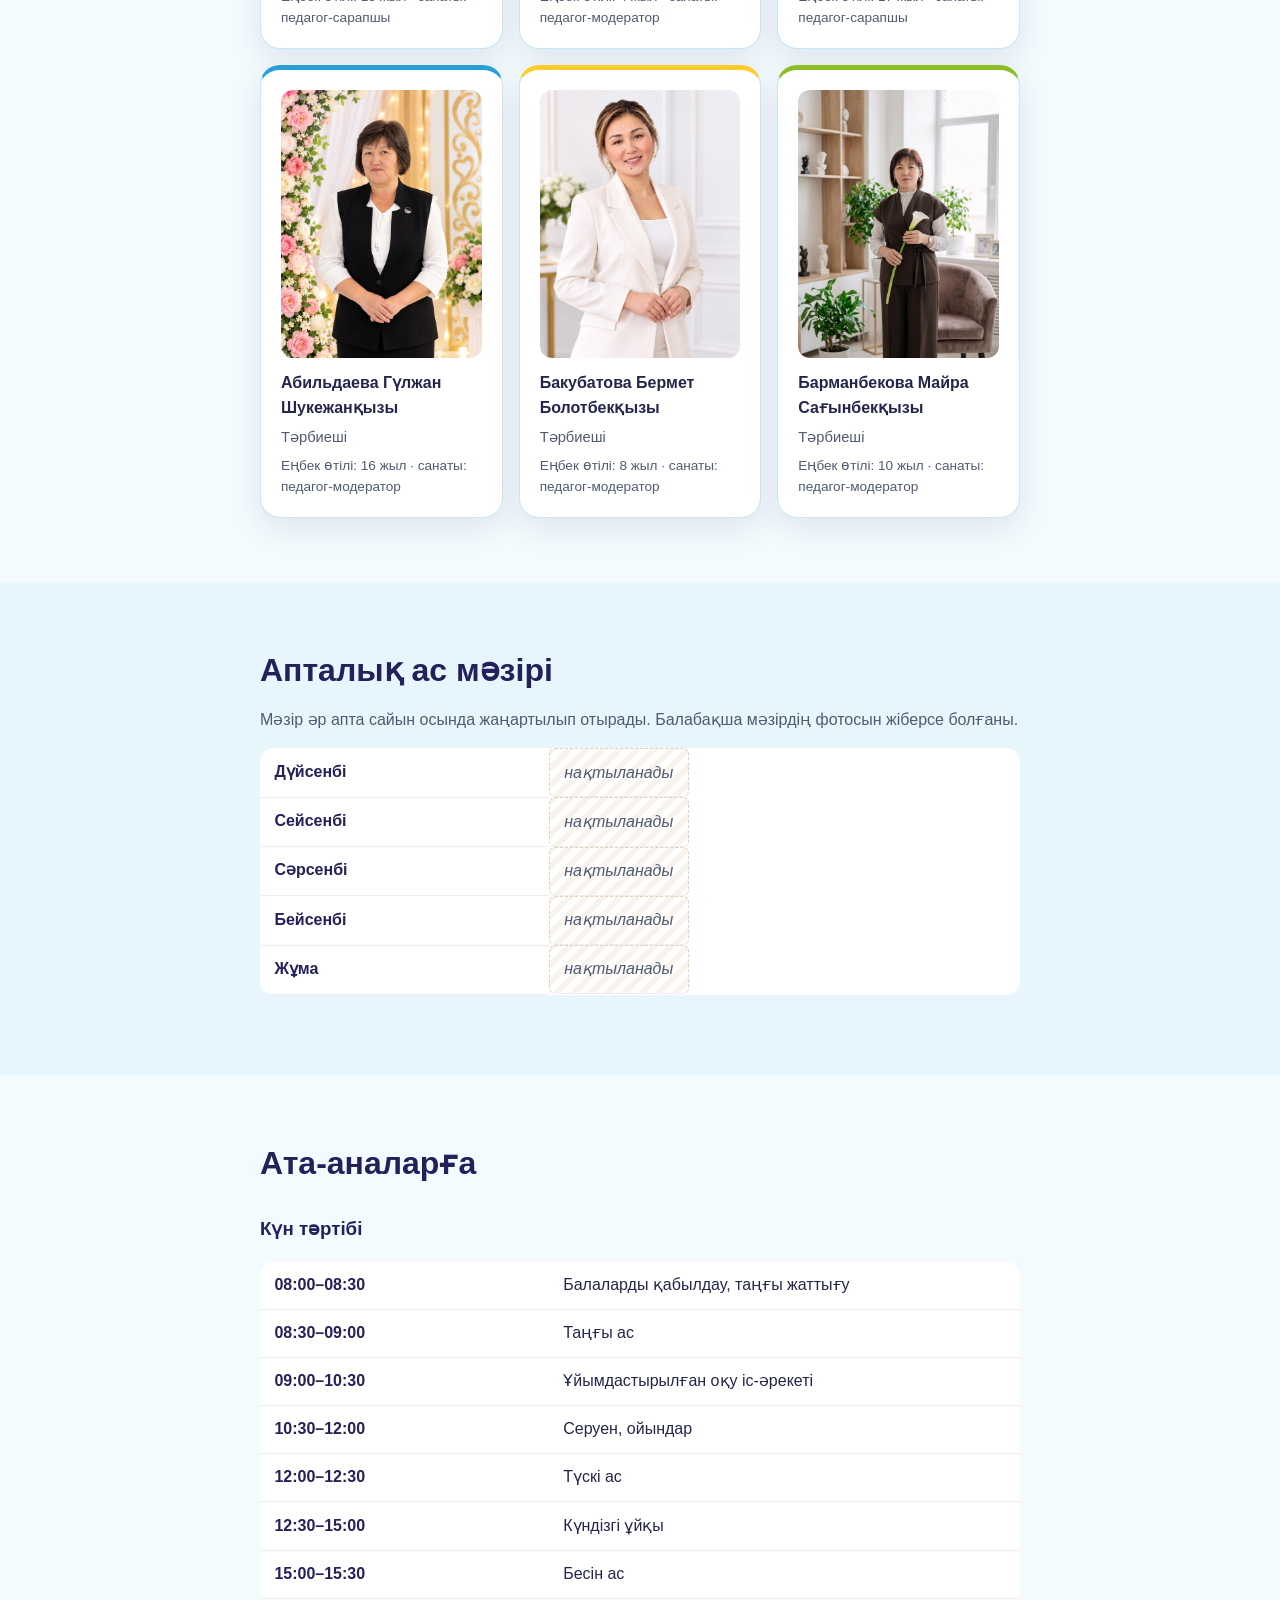
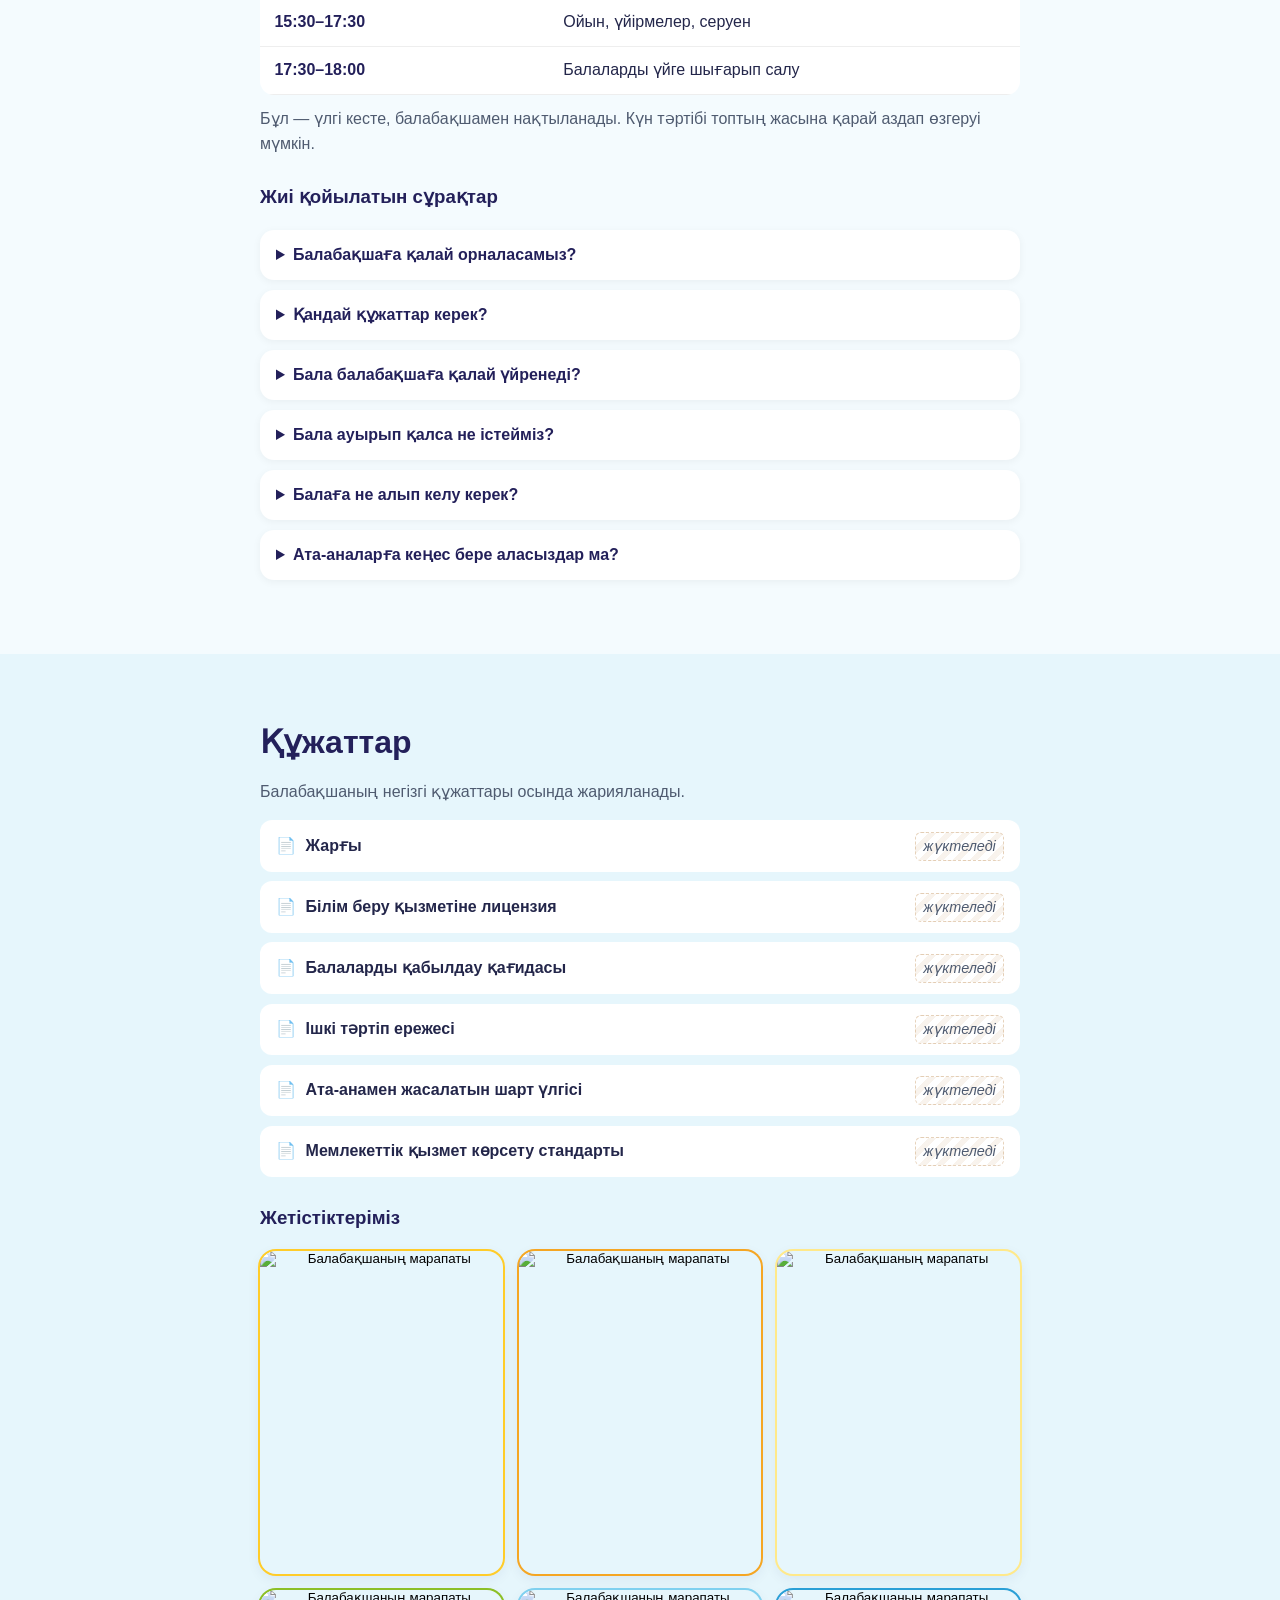
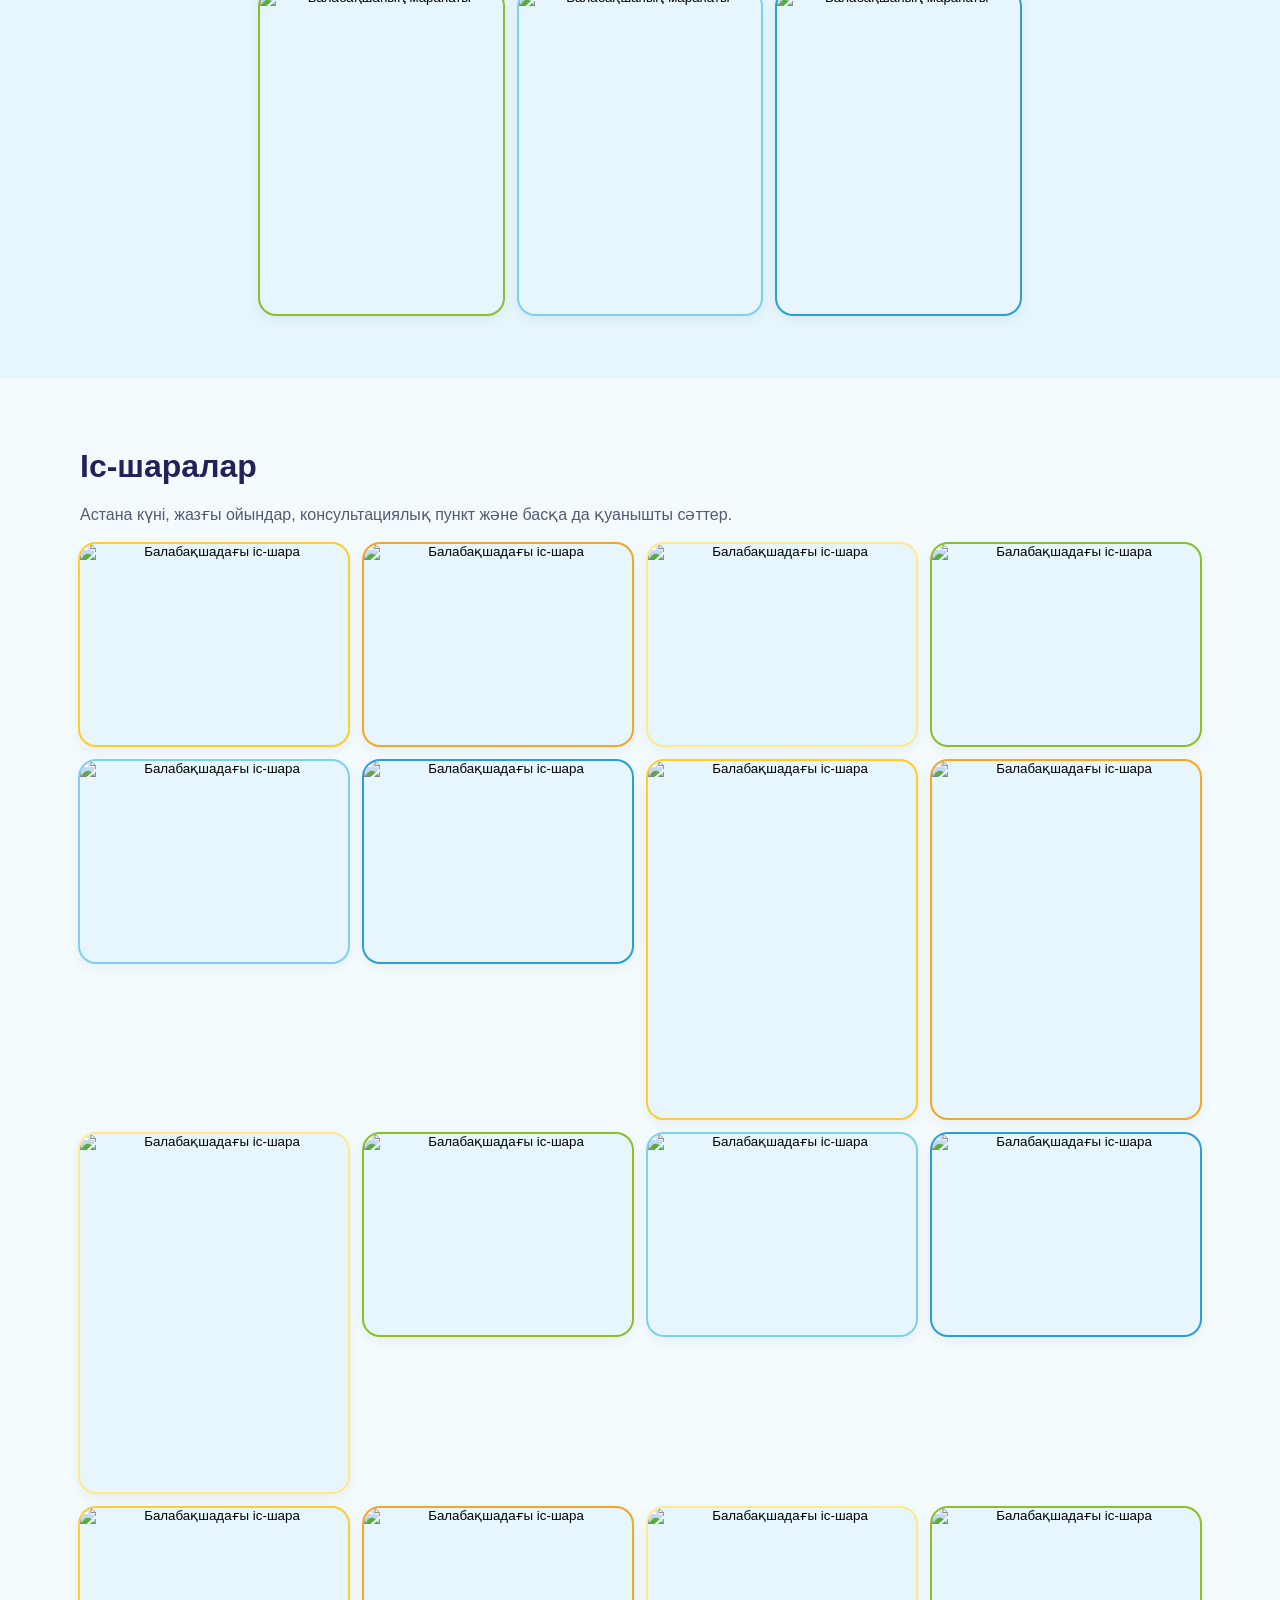
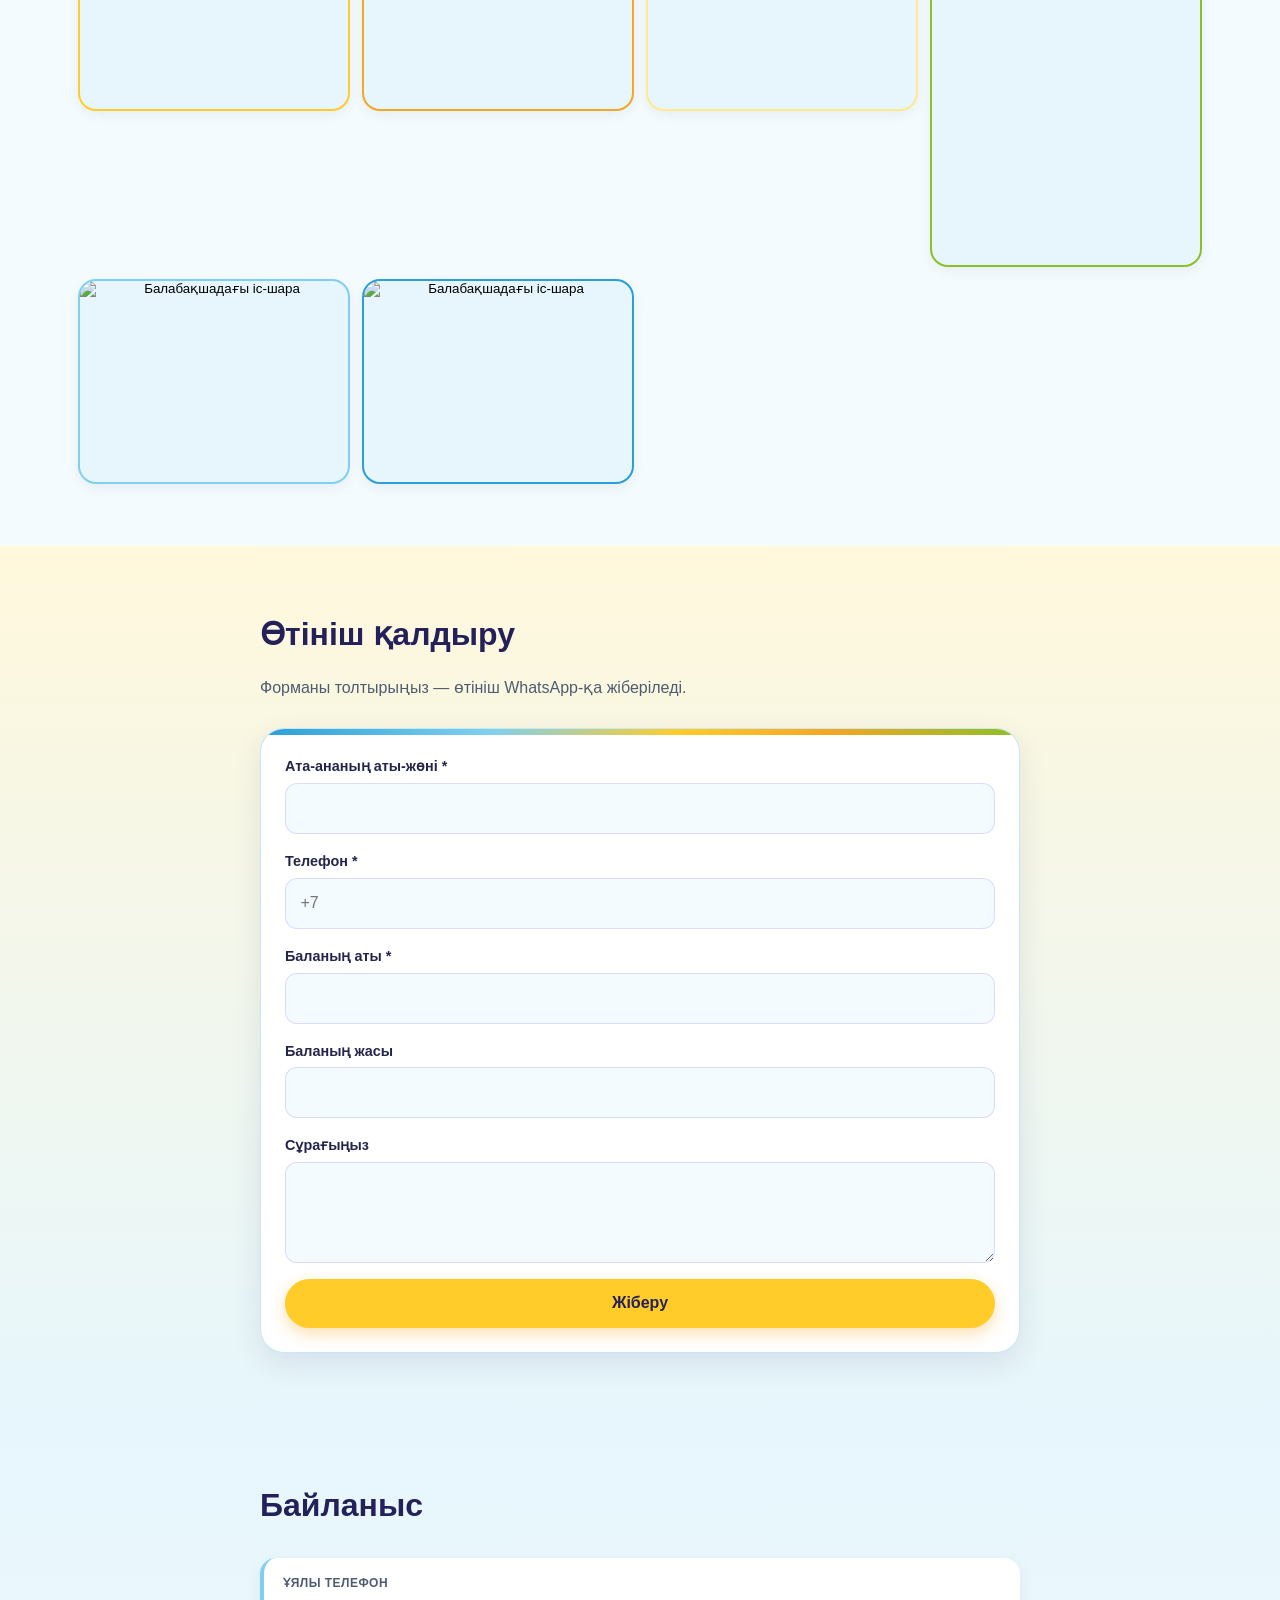
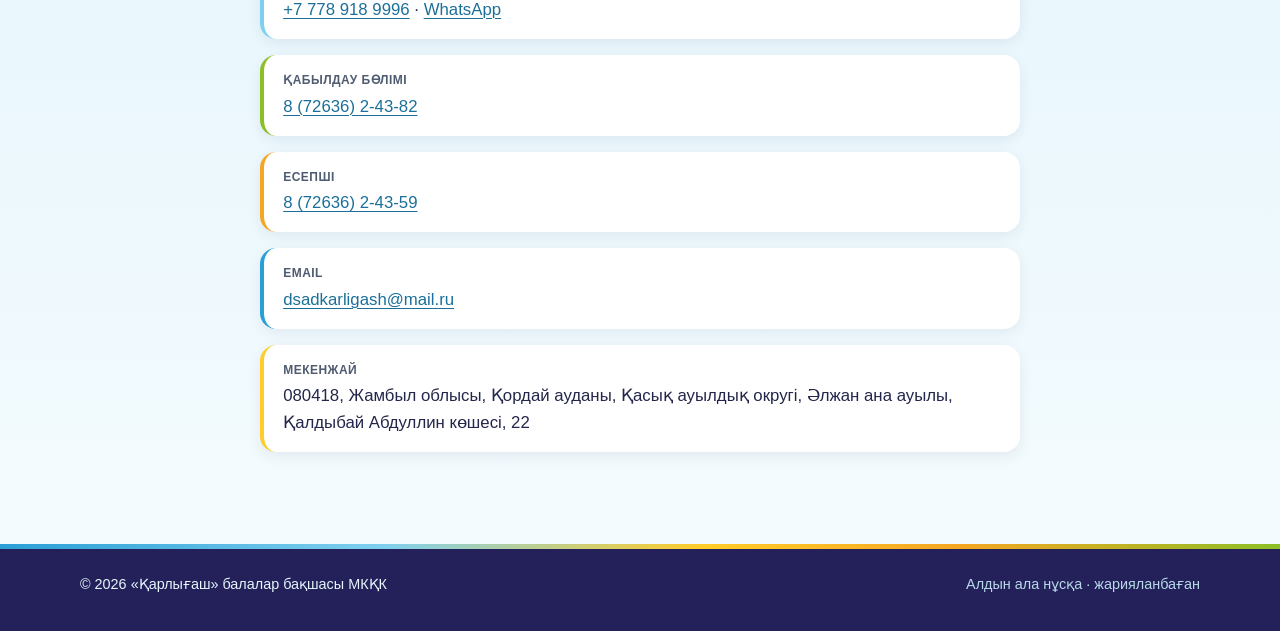
==== commit 5cbdc6ce: "Admin cabinet (Decap CMS + DecapBridge): home.json, structured schedule/menu, build action" ====
--- a/index.html
+++ b/index.html
@@ -60,8 +60,8 @@
 
 <section class="section" id="team"><div class="container narrow">
 <h2 data-i18n="teamTitle">Ұжым</h2>
-<div class="head-card"><img src="assets/team/head.jpg?v=6" alt="" data-i18n-alt="headAlt" loading="lazy"><div><p class="eyebrow" data-i18n="headRole">Меңгеруші</p><p class="head-name" data-i18n="headName">Нурсеитова Шынар Мұраталықызы</p><p data-i18n="headNote">Балабақшаны басқарады.</p></div></div>
-<ul class="soft-cards team-list" role="list"><li><img class="tm-photo" src="assets/team/metodist.jpg?v=6" alt="" loading="lazy"><strong data-i18n="tm0n">Тлеужанова Мадина Серікбайқызы</strong><span data-i18n="tm0r">Әдіскер</span><span data-i18n="tm0e">Еңбек өтілі: 15 жыл · санаты: педагог-модератор</span></li><li><img class="tm-photo" src="assets/team/s1.jpg?v=11" alt="Рысбекова Жанаркүл Көшербайқызы" loading="lazy"><strong data-i18n="tm1n">Рысбекова Жанаркүл Көшербайқызы</strong><span data-i18n="tm1r">Музыка жетекшісі</span><span data-i18n="tm1e">Еңбек өтілі: 15 жыл · санаты: педагог-модератор</span></li><li><img class="tm-photo" src="assets/team/s2.jpg?v=11" alt="Абдиматова Жазира Жайсанбекқызы" loading="lazy"><strong data-i18n="tm2n">Абдиматова Жазира Жайсанбекқызы</strong><span data-i18n="tm2r">Тәрбиеші</span><span data-i18n="tm2e">Еңбек өтілі: 5 жыл · санаты: педагог-модератор</span></li><li><img class="tm-photo" src="assets/team/s3.jpg?v=11" alt="Багышова Айнагүл Идирисқызы" loading="lazy"><strong data-i18n="tm3n">Багышова Айнагүл Идирисқызы</strong><span data-i18n="tm3r">Тәрбиеші</span><span data-i18n="tm3e">Еңбек өтілі: 15 жыл · санаты: педагог-сарапшы</span></li><li><img class="tm-photo" src="assets/team/s4.jpg?v=11" alt="Аденова Гүлнұр Конкабайқызы" loading="lazy"><strong data-i18n="tm4n">Аденова Гүлнұр Конкабайқызы</strong><span data-i18n="tm4r">Тәрбиеші</span><span data-i18n="tm4e">Еңбек өтілі: 4 жыл · санаты: педагог-модератор</span></li><li><img class="tm-photo" src="assets/team/s5.jpg?v=11" alt="Ахметова Айнұр Қадыржанқызы" loading="lazy"><strong data-i18n="tm5n">Ахметова Айнұр Қадыржанқызы</strong><span data-i18n="tm5r">Педагог-психолог</span><span data-i18n="tm5e">Еңбек өтілі: 17 жыл · санаты: педагог-сарапшы</span></li><li><img class="tm-photo" src="assets/team/s6.jpg?v=11" alt="Абильдаева Гүлжан Шукежанқызы" loading="lazy"><strong data-i18n="tm6n">Абильдаева Гүлжан Шукежанқызы</strong><span data-i18n="tm6r">Тәрбиеші</span><span data-i18n="tm6e">Еңбек өтілі: 16 жыл · санаты: педагог-модератор</span></li><li><img class="tm-photo" src="assets/team/s7.jpg?v=11" alt="Бакубатова Бермет Болотбекқызы" loading="lazy"><strong data-i18n="tm7n">Бакубатова Бермет Болотбекқызы</strong><span data-i18n="tm7r">Тәрбиеші</span><span data-i18n="tm7e">Еңбек өтілі: 8 жыл · санаты: педагог-модератор</span></li><li><img class="tm-photo" src="assets/team/s8.jpg?v=11" alt="Барманбекова Майра Сағынбекқызы" loading="lazy"><strong data-i18n="tm8n">Барманбекова Майра Сағынбекқызы</strong><span data-i18n="tm8r">Тәрбиеші</span><span data-i18n="tm8e">Еңбек өтілі: 10 жыл · санаты: педагог-модератор</span></li></ul>
+<div class="head-card"><img src="assets/team/head.jpg" alt="" data-i18n-alt="headAlt" loading="lazy"><div><p class="eyebrow" data-i18n="headRole">Меңгеруші</p><p class="head-name" data-i18n="headName">Нурсеитова Шынар Мұраталықызы</p><p data-i18n="headNote">Балабақшаны басқарады.</p></div></div>
+<ul class="soft-cards team-list" role="list"><li><img class="tm-photo" src="assets/team/metodist.jpg" alt="Тлеужанова Мадина Серікбайқызы" loading="lazy"><strong data-i18n="tm0n">Тлеужанова Мадина Серікбайқызы</strong><span data-i18n="tm0r">Әдіскер</span><span data-i18n="tm0e">Еңбек өтілі: 15 жыл · санаты: педагог-модератор</span></li><li><img class="tm-photo" src="assets/team/s1.jpg" alt="Рысбекова Жанаркүл Көшербайқызы" loading="lazy"><strong data-i18n="tm1n">Рысбекова Жанаркүл Көшербайқызы</strong><span data-i18n="tm1r">Музыка жетекшісі</span><span data-i18n="tm1e">Еңбек өтілі: 15 жыл · санаты: педагог-модератор</span></li><li><img class="tm-photo" src="assets/team/s2.jpg" alt="Абдиматова Жазира Жайсанбекқызы" loading="lazy"><strong data-i18n="tm2n">Абдиматова Жазира Жайсанбекқызы</strong><span data-i18n="tm2r">Тәрбиеші</span><span data-i18n="tm2e">Еңбек өтілі: 5 жыл · санаты: педагог-модератор</span></li><li><img class="tm-photo" src="assets/team/s3.jpg" alt="Багышова Айнагүл Идирисқызы" loading="lazy"><strong data-i18n="tm3n">Багышова Айнагүл Идирисқызы</strong><span data-i18n="tm3r">Тәрбиеші</span><span data-i18n="tm3e">Еңбек өтілі: 15 жыл · санаты: педагог-сарапшы</span></li><li><img class="tm-photo" src="assets/team/s4.jpg" alt="Аденова Гүлнұр Конкабайқызы" loading="lazy"><strong data-i18n="tm4n">Аденова Гүлнұр Конкабайқызы</strong><span data-i18n="tm4r">Тәрбиеші</span><span data-i18n="tm4e">Еңбек өтілі: 4 жыл · санаты: педагог-модератор</span></li><li><img class="tm-photo" src="assets/team/s5.jpg" alt="Ахметова Айнұр Қадыржанқызы" loading="lazy"><strong data-i18n="tm5n">Ахметова Айнұр Қадыржанқызы</strong><span data-i18n="tm5r">Педагог-психолог</span><span data-i18n="tm5e">Еңбек өтілі: 17 жыл · санаты: педагог-сарапшы</span></li><li><img class="tm-photo" src="assets/team/s6.jpg" alt="Абильдаева Гүлжан Шукежанқызы" loading="lazy"><strong data-i18n="tm6n">Абильдаева Гүлжан Шукежанқызы</strong><span data-i18n="tm6r">Тәрбиеші</span><span data-i18n="tm6e">Еңбек өтілі: 16 жыл · санаты: педагог-модератор</span></li><li><img class="tm-photo" src="assets/team/s7.jpg" alt="Бакубатова Бермет Болотбекқызы" loading="lazy"><strong data-i18n="tm7n">Бакубатова Бермет Болотбекқызы</strong><span data-i18n="tm7r">Тәрбиеші</span><span data-i18n="tm7e">Еңбек өтілі: 8 жыл · санаты: педагог-модератор</span></li><li><img class="tm-photo" src="assets/team/s8.jpg" alt="Барманбекова Майра Сағынбекқызы" loading="lazy"><strong data-i18n="tm8n">Барманбекова Майра Сағынбекқызы</strong><span data-i18n="tm8r">Тәрбиеші</span><span data-i18n="tm8e">Еңбек өтілі: 10 жыл · санаты: педагог-модератор</span></li></ul>
 </div></section>
 
 <section class="section section-alt" id="menu"><div class="container narrow">
